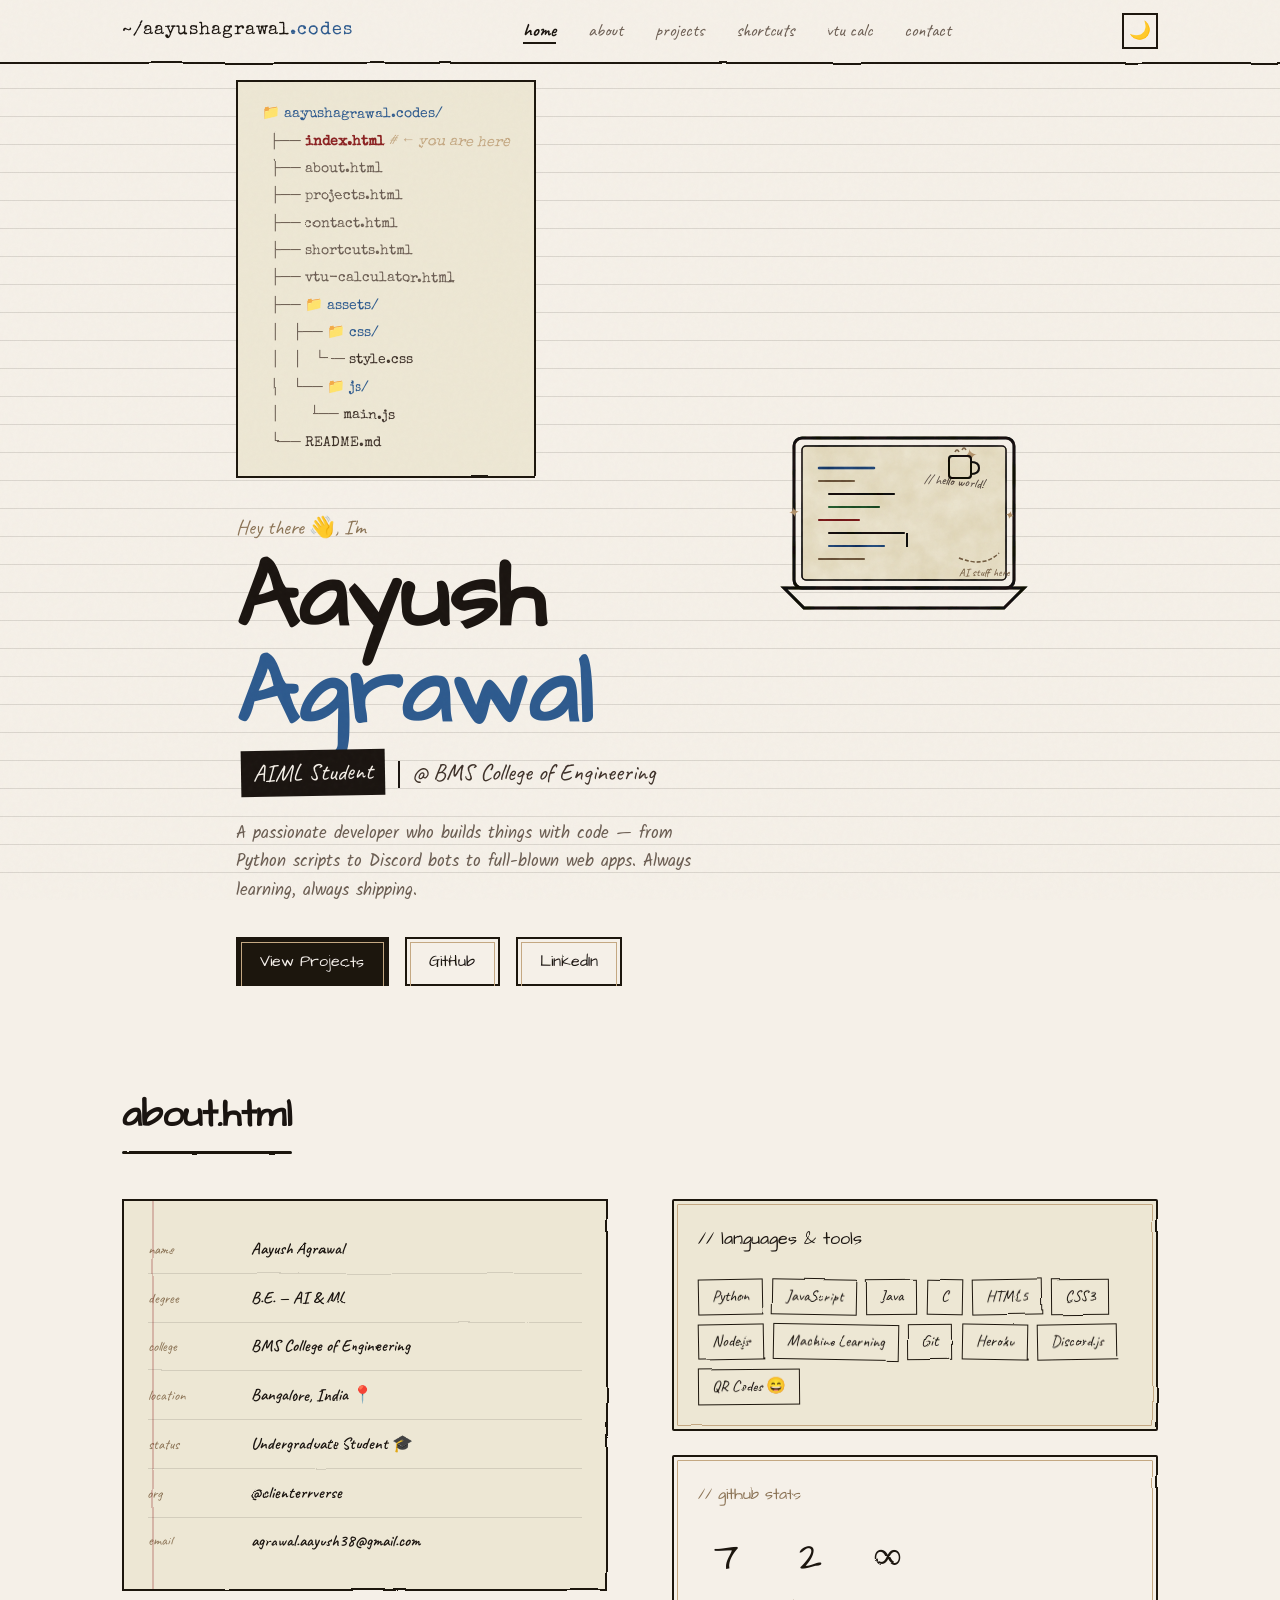
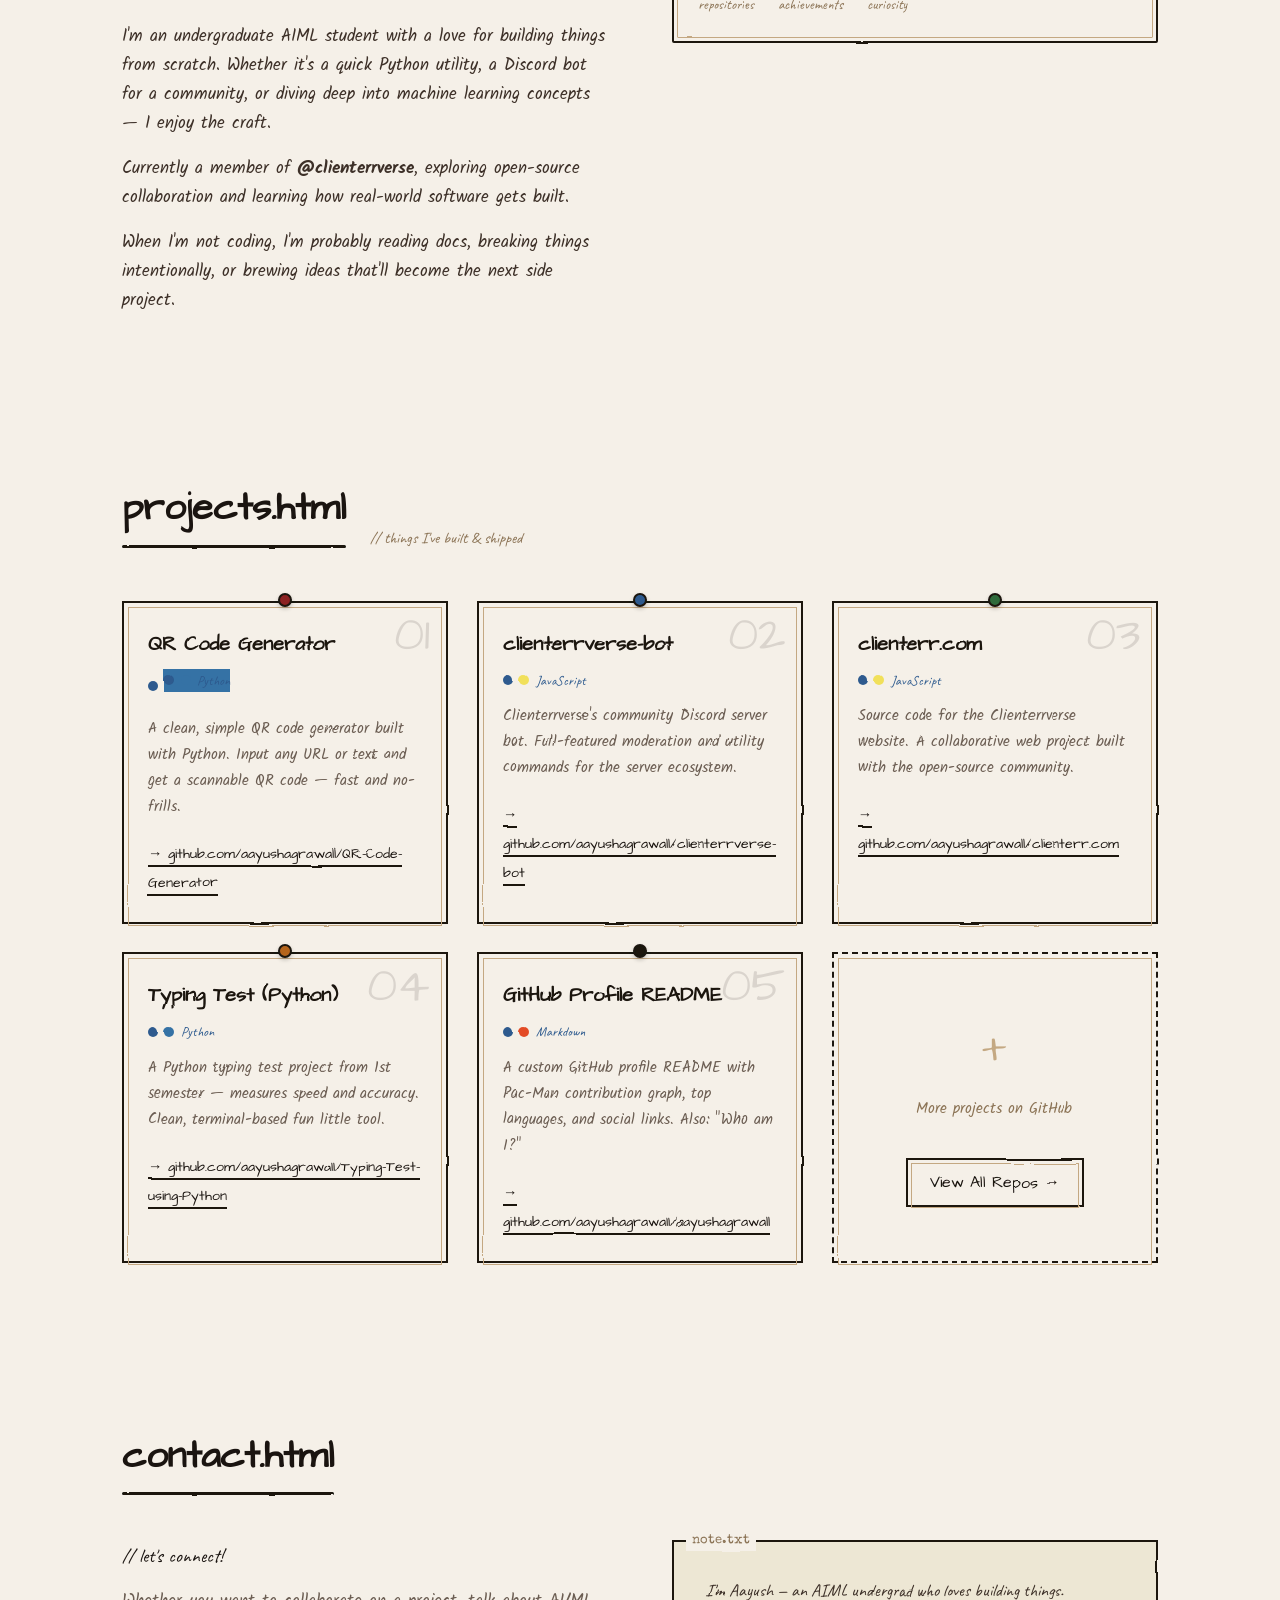
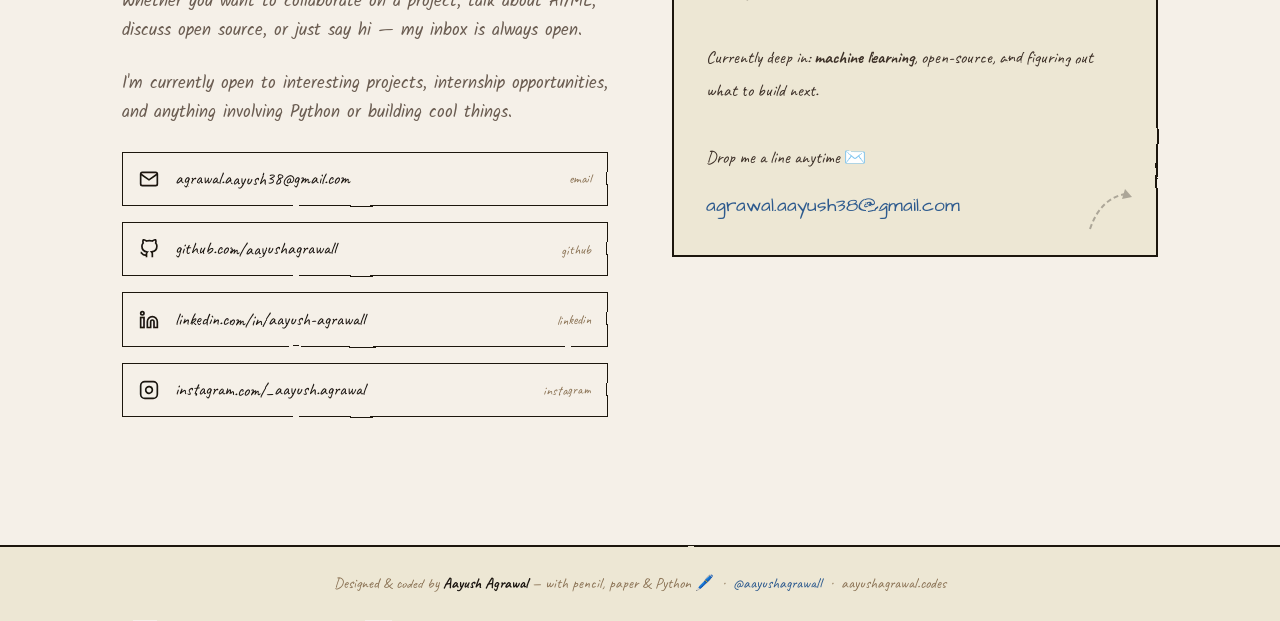
==== index.html @ e54e6824 "Add dark theme, theme toggle, and favicon Introduce a site-wide dark theme and UI for toggling it: a" ====
<!DOCTYPE html>
<html lang="en">
<head>
  <meta charset="UTF-8" />
  <link rel="icon" type="image/svg+xml" href="favicon.svg"/>
  <meta name="viewport" content="width=device-width, initial-scale=1.0" />
  <title>Aayush Agrawal — aayushagrawal.codes</title>
  <meta name="description" content="Aayush Agrawal — AIML Student at BMS College of Engineering, Bangalore. Developer, builder, open-source contributor." />
  <link rel="stylesheet" href="assets/css/style.css" />
  <link rel="preconnect" href="https://fonts.googleapis.com" />
  <link rel="preconnect" href="https://fonts.gstatic.com" crossorigin />

  <!-- Sketch SVG filters — must be first -->
  <svg id="svg-filters" xmlns="http://www.w3.org/2000/svg">
    <defs>
      <!-- Hand-drawn / sketch distortion -->
      <filter id="sketch" x="-5%" y="-5%" width="110%" height="110%">
        <feTurbulence type="fractalNoise" baseFrequency="0.018 0.022" numOctaves="2" seed="3" result="noise"/>
        <feDisplacementMap in="SourceGraphic" in2="noise" scale="2.2" xChannelSelector="R" yChannelSelector="G"/>
      </filter>
      <!-- Pencil texture on SVG illustrations -->
      <filter id="pencil" x="-10%" y="-10%" width="120%" height="120%">
        <feTurbulence type="fractalNoise" baseFrequency="0.04" numOctaves="5" seed="7" result="noise"/>
        <feComposite in="SourceGraphic" in2="noise" operator="in" result="tex"/>
        <feBlend in="SourceGraphic" in2="tex" mode="multiply"/>
      </filter>
      <!-- Squiggly underline -->
      <filter id="squiggle" x="-5%" y="-80%" width="110%" height="300%">
        <feTurbulence type="fractalNoise" baseFrequency="0.05" numOctaves="2" seed="2" result="noise"/>
        <feDisplacementMap in="SourceGraphic" in2="noise" scale="2" xChannelSelector="R" yChannelSelector="G"/>
      </filter>
    </defs>
  </svg>

  <style>
    /* Inline critical CSS for active nav link */
    .nav-links a.active-nav {
      color: var(--ink);
      font-weight: 700;
    }
    .nav-links a.active-nav::after {
      transform: scaleX(1);
    }
  </style>
  <script>!function(){var t=localStorage.getItem("theme");if(t)document.documentElement.dataset.theme=t;}();</script>
</head>
<body>

  <!-- ═══════════════════ NAVBAR ═══════════════════ -->
  <nav id="navbar">
    <div class="nav-inner">
      <a href="#hero" class="nav-logo">~/aayushagrawal<span>.codes</span></a>
      <ul class="nav-links" id="nav-links">
        <li><a href="#hero">home</a></li>
        <li><a href="#about">about</a></li>
        <li><a href="#projects">projects</a></li>
        <li><a href="shortcuts.html">shortcuts</a></li>
        <li><a href="vtu-calculator.html">vtu calc</a></li>
        <li><a href="#contact">contact</a></li>
      </ul>
      <button class="theme-toggle" aria-label="Toggle dark mode">
        <span class="icon-moon">🌙</span>
        <span class="icon-sun">☀️</span>
      </button>
      <button class="hamburger" id="hamburger" aria-label="Menu">
        <span></span><span></span><span></span>
      </button>
    </div>
  </nav>

  <!-- ═══════════════════ HERO ═══════════════════ -->
  <section id="hero">
    <div class="container">
      <div class="hero-inner">

        <div class="hero-text">
          <!-- Floating file tree — the "coding look" -->
          <div class="file-tree fade-up" style="margin-bottom:2rem;">
            <div>📁 <span class="dir">aayushagrawal.codes/</span></div>
            <div>&nbsp;&nbsp;├── <span class="tree-file active" data-file="index.html">index.html</span> <span class="comment"># ← you are here</span></div>
            <div>&nbsp;&nbsp;├── <span class="tree-file" data-file="about.html">about.html</span></div>
            <div>&nbsp;&nbsp;├── <span class="tree-file" data-file="projects.html">projects.html</span></div>
            <div>&nbsp;&nbsp;├── <span class="tree-file" data-file="contact.html">contact.html</span></div>
            <div>&nbsp;&nbsp;├── <span class="tree-file" data-file="shortcuts.html"><a href="shortcuts.html" style="color:inherit;text-decoration:none;">shortcuts.html</a></span></div>
            <div>&nbsp;&nbsp;├── <span class="tree-file" data-file="vtu-calculator.html"><a href="vtu-calculator.html" style="color:inherit;text-decoration:none;">vtu-calculator.html</a></span></div>
            <div>&nbsp;&nbsp;├── 📁 <span class="dir">assets/</span></div>
            <div>&nbsp;&nbsp;│&nbsp;&nbsp;&nbsp;├── 📁 <span class="dir">css/</span></div>
            <div>&nbsp;&nbsp;│&nbsp;&nbsp;&nbsp;│&nbsp;&nbsp;&nbsp;└── <span class="file">style.css</span></div>
            <div>&nbsp;&nbsp;│&nbsp;&nbsp;&nbsp;└── 📁 <span class="dir">js/</span></div>
            <div>&nbsp;&nbsp;│&nbsp;&nbsp;&nbsp;&nbsp;&nbsp;&nbsp;&nbsp;└── <span class="file">main.js</span></div>
            <div>&nbsp;&nbsp;└── <span class="file">README.md</span></div>
          </div>

          <span class="hero-greeting fade-up">Hey there 👋, I'm</span>
          <h1 class="hero-name fade-up">Aayush<br><em>Agrawal</em></h1>
          <p class="hero-role fade-up">
            <span class="tag" id="typed-role">AIML Student</span>
            <span class="typed-cursor"></span>
            &nbsp;@ BMS College of Engineering
          </p>
          <p class="hero-desc fade-up">
            A passionate developer who builds things with code — from Python scripts
            to Discord bots to full-blown web apps. Always learning, always shipping.
          </p>
          <div class="hero-links fade-up">
            <a href="#projects" class="btn-sketch filled">View Projects</a>
            <a href="https://github.com/aayushagrawall" target="_blank" rel="noopener" class="btn-sketch">GitHub</a>
            <a href="https://np.linkedin.com/in/aayush-agrawall" target="_blank" rel="noopener" class="btn-sketch">LinkedIn</a>
          </div>
        </div>

        <!-- Hand-drawn laptop / code doodle -->
        <div class="hero-doodle fade-up">
          <svg viewBox="0 0 280 280" xmlns="http://www.w3.org/2000/svg" filter="url(#pencil)">
            <!-- laptop body -->
            <rect x="30" y="50" width="220" height="150" rx="8" fill="none" stroke="#1a1410" stroke-width="3"/>
            <rect x="38" y="58" width="204" height="134" rx="4" fill="#ede7d4" stroke="#1a1410" stroke-width="1.5"/>
            <!-- stand -->
            <path d="M20 200 L260 200 L240 220 L40 220 Z" fill="none" stroke="#1a1410" stroke-width="3"/>
            <!-- hinge line -->
            <line x1="20" y1="200" x2="260" y2="200" stroke="#1a1410" stroke-width="2"/>

            <!-- code lines on screen -->
            <line x1="55" y1="80" x2="110" y2="80" stroke="#2d5a8e" stroke-width="2.5" stroke-linecap="round"/>
            <line x1="55" y1="93" x2="90" y2="93" stroke="#8b7355" stroke-width="2" stroke-linecap="round"/>
            <line x1="65" y1="106" x2="130" y2="106" stroke="#1a1410" stroke-width="2" stroke-linecap="round"/>
            <line x1="65" y1="119" x2="115" y2="119" stroke="#2d6b3a" stroke-width="2" stroke-linecap="round"/>
            <line x1="55" y1="132" x2="95" y2="132" stroke="#8b2020" stroke-width="2" stroke-linecap="round"/>
            <line x1="65" y1="145" x2="140" y2="145" stroke="#1a1410" stroke-width="2" stroke-linecap="round"/>
            <line x1="65" y1="158" x2="120" y2="158" stroke="#2d5a8e" stroke-width="2" stroke-linecap="round"/>
            <line x1="55" y1="171" x2="100" y2="171" stroke="#8b7355" stroke-width="2" stroke-linecap="round"/>

            <!-- blinking cursor on screen -->
            <rect x="142" y="145" width="2" height="14" fill="#1a1410">
              <animate attributeName="opacity" values="1;0;1" dur="1s" repeatCount="indefinite"/>
            </rect>

            <!-- small doodle stars around -->
            <text x="200" y="75" font-family="serif" font-size="18" fill="#c4a882" transform="rotate(-10,200,75)">✦</text>
            <text x="240" y="130" font-family="serif" font-size="12" fill="#c4a882" transform="rotate(15,240,130)">✦</text>
            <text x="25" y="130" font-family="serif" font-size="14" fill="#c4a882" transform="rotate(-8,25,130)">✦</text>

            <!-- "hello world" annotation -->
            <text x="160" y="95" font-family="'Caveat', cursive" font-size="13" fill="#6b5d52" transform="rotate(5,160,95)">// hello world!</text>

            <!-- arrow annotation -->
            <path d="M195 170 Q220 180 235 165" fill="none" stroke="#8b7355" stroke-width="1.5" stroke-dasharray="4 2"/>
            <text x="195" y="188" font-family="'Caveat', cursive" font-size="11" fill="#8b7355">AI stuff here</text>

            <!-- coffee cup doodle -->
            <g transform="translate(185,60)">
              <rect x="0" y="8" width="22" height="22" rx="3" fill="none" stroke="#1a1410" stroke-width="2"/>
              <path d="M22 14 Q30 14 30 20 Q30 26 22 26" fill="none" stroke="#1a1410" stroke-width="2"/>
              <path d="M6 4 Q8 0 10 4" fill="none" stroke="#8b7355" stroke-width="1.5"/>
              <path d="M13 2 Q15 -2 17 2" fill="none" stroke="#8b7355" stroke-width="1.5"/>
            </g>
          </svg>
        </div>

      </div>
    </div>
  </section>

  <!-- ═══════════════════ ABOUT ═══════════════════ -->
  <section id="about">
    <div class="container">
      <h2 class="section-title fade-up">about.html</h2>

      <div class="about-grid">
        <div class="about-text fade-up">
          <div class="notebook-lines" style="margin-bottom: 2rem;">
            <div class="nb-row"><span class="nb-label">name</span><span class="nb-value">Aayush Agrawal</span></div>
            <div class="nb-row"><span class="nb-label">degree</span><span class="nb-value">B.E. — AI &amp; ML</span></div>
            <div class="nb-row"><span class="nb-label">college</span><span class="nb-value">BMS College of Engineering</span></div>
            <div class="nb-row"><span class="nb-label">location</span><span class="nb-value">Bangalore, India 📍</span></div>
            <div class="nb-row"><span class="nb-label">status</span><span class="nb-value">Undergraduate Student 🎓</span></div>
            <div class="nb-row"><span class="nb-label">org</span><span class="nb-value">@clienterrverse</span></div>
            <div class="nb-row"><span class="nb-label">email</span><span class="nb-value">agrawal.aayush38@gmail.com</span></div>
          </div>

          <p>
            I'm an undergraduate AIML student with a love for building things from scratch.
            Whether it's a quick Python utility, a Discord bot for a community,
            or diving deep into machine learning concepts — I enjoy the craft.
          </p>
          <p>
            Currently a member of <strong>@clienterrverse</strong>, exploring open-source
            collaboration and learning how real-world software gets built.
          </p>
          <p>
            When I'm not coding, I'm probably reading docs, breaking things intentionally,
            or brewing ideas that'll become the next side project.
          </p>
        </div>

        <div class="fade-up">
          <!-- Skills section styled like a sticky note -->
          <div class="sketch-box" style="padding: 1.5rem; background: var(--paper-dark); margin-bottom: 1.5rem;">
            <p style="font-family: var(--font-display); font-size: 1.1rem; margin-bottom: 1rem; color: var(--ink);">
              // languages &amp; tools
            </p>
            <div class="skills-list">
              <span class="skill-tag">Python</span>
              <span class="skill-tag">JavaScript</span>
              <span class="skill-tag">Java</span>
              <span class="skill-tag">C</span>
              <span class="skill-tag">HTML5</span>
              <span class="skill-tag">CSS3</span>
              <span class="skill-tag">Node.js</span>
              <span class="skill-tag">Machine Learning</span>
              <span class="skill-tag">Git</span>
              <span class="skill-tag">Heroku</span>
              <span class="skill-tag">Discord.js</span>
              <span class="skill-tag">QR Codes 😄</span>
            </div>
          </div>

          <!-- Stats doodle -->
          <div class="sketch-box" style="padding: 1.5rem; background: var(--paper);">
            <p style="font-family: var(--font-display); font-size: 1rem; margin-bottom: 1rem; color: var(--pencil);">
              // github stats
            </p>
            <div style="display: flex; gap: 1.5rem; flex-wrap: wrap;">
              <div style="text-align: center;">
                <div style="font-family: var(--font-display); font-size: 2.5rem; color: var(--ink);">7</div>
                <div style="font-family: var(--font-main); font-size: 0.9rem; color: var(--pencil);">repositories</div>
              </div>
              <div style="text-align: center;">
                <div style="font-family: var(--font-display); font-size: 2.5rem; color: var(--ink);">2</div>
                <div style="font-family: var(--font-main); font-size: 0.9rem; color: var(--pencil);">achievements</div>
              </div>
              <div style="text-align: center;">
                <div style="font-family: var(--font-display); font-size: 2.5rem; color: var(--ink);">∞</div>
                <div style="font-family: var(--font-main); font-size: 0.9rem; color: var(--pencil);">curiosity</div>
              </div>
            </div>
          </div>
        </div>
      </div>
    </div>
  </section>

  <!-- ═══════════════════ PROJECTS ═══════════════════ -->
  <section id="projects">
    <div class="container">
      <div class="projects-header fade-up">
        <h2 class="section-title">projects.html</h2>
        <span class="projects-meta">// things I've built &amp; shipped</span>
      </div>

      <div class="projects-grid">

        <!-- Project 1: QR Code Generator -->
        <div class="project-card fade-up">
          <div class="pin"></div>
          <span class="card-num">01</span>
          <h3>QR Code Generator</h3>
          <div class="project-lang">
            <span style="background:#3572A5;" class="project-lang" style="display:inline-flex;align-items:center;gap:.4rem;">
              <span style="width:10px;height:10px;border-radius:50%;background:#3572A5;display:inline-block;"></span>
              Python
            </span>
          </div>
          <p>A clean, simple QR code generator built with Python. Input any URL or text and get a scannable QR code — fast and no-frills.</p>
          <a href="https://github.com/aayushagrawall/QR-Code-Generator" target="_blank" rel="noopener" class="card-link">→ github.com/aayushagrawall/QR-Code-Generator</a>
        </div>

        <!-- Project 2: Clienterrverse Bot -->
        <div class="project-card fade-up">
          <div class="pin" style="background: var(--accent);"></div>
          <span class="card-num">02</span>
          <h3>clienterrverse-bot</h3>
          <div class="project-lang">
            <span style="display:inline-flex;align-items:center;gap:.4rem;">
              <span style="width:10px;height:10px;border-radius:50%;background:#f1e05a;display:inline-block;"></span>
              JavaScript
            </span>
          </div>
          <p>Clienterrverse's community Discord server bot. Full-featured moderation and utility commands for the server ecosystem.</p>
          <a href="https://github.com/aayushagrawall/clienterrverse-bot" target="_blank" rel="noopener" class="card-link">→ github.com/aayushagrawall/clienterrverse-bot</a>
        </div>

        <!-- Project 3: clienterr.com -->
        <div class="project-card fade-up">
          <div class="pin" style="background: var(--accent-green);"></div>
          <span class="card-num">03</span>
          <h3>clienterr.com</h3>
          <div class="project-lang">
            <span style="display:inline-flex;align-items:center;gap:.4rem;">
              <span style="width:10px;height:10px;border-radius:50%;background:#f1e05a;display:inline-block;"></span>
              JavaScript
            </span>
          </div>
          <p>Source code for the Clienterrverse website. A collaborative web project built with the open-source community.</p>
          <a href="https://github.com/aayushagrawall/clienterr.com" target="_blank" rel="noopener" class="card-link">→ github.com/aayushagrawall/clienterr.com</a>
        </div>

        <!-- Project 4: Typing Test -->
        <div class="project-card fade-up">
          <div class="pin" style="background: #b5651d;"></div>
          <span class="card-num">04</span>
          <h3>Typing Test (Python)</h3>
          <div class="project-lang">
            <span style="display:inline-flex;align-items:center;gap:.4rem;">
              <span style="width:10px;height:10px;border-radius:50%;background:#3572A5;display:inline-block;"></span>
              Python
            </span>
          </div>
          <p>A Python typing test project from 1st semester — measures speed and accuracy. Clean, terminal-based fun little tool.</p>
          <a href="https://github.com/aayushagrawall/Typing-Test-using-Python" target="_blank" rel="noopener" class="card-link">→ github.com/aayushagrawall/Typing-Test-using-Python</a>
        </div>

                <!-- Project 5: GitHub Profile -->
        <div class="project-card fade-up">
          <div class="pin" style="background: #1a1410;"></div>
          <span class="card-num">05</span>
          <h3>GitHub Profile README</h3>
          <div class="project-lang">
            <span style="display:inline-flex;align-items:center;gap:.4rem;">
              <span style="width:10px;height:10px;border-radius:50%;background:#e34c26;display:inline-block;"></span>
              Markdown
            </span>
          </div>
          <p>A custom GitHub profile README with Pac-Man contribution graph, top languages, and social links. Also: "Who am I?"</p>
          <a href="https://github.com/aayushagrawall/aayushagrawall" target="_blank" rel="noopener" class="card-link">→ github.com/aayushagrawall/aayushagrawall</a>
        </div>

        <!-- View all card -->
        <div class="project-card fade-up" style="display: flex; flex-direction: column; align-items: center; justify-content: center; text-align: center; border-style: dashed; min-height: 200px;">
          <span style="font-family: var(--font-display); font-size: 3rem; color: var(--pencil-light); display:block; margin-bottom: 0.5rem;">+</span>
          <p style="color: var(--pencil); min-height: unset;">More projects on GitHub</p>
          <a href="https://github.com/aayushagrawall" target="_blank" rel="noopener" class="btn-sketch" style="margin-top: 1rem;">
            View All Repos →
          </a>
        </div>

      </div>
    </div>
  </section>

  <!-- ═══════════════════ CONTACT ═══════════════════ -->
  <section id="contact">
    <div class="container">
      <h2 class="section-title fade-up">contact.html</h2>

      <div class="contact-inner">

        <div class="contact-text fade-up">
          <p style="font-family: var(--font-main); font-size: 1.2rem; margin-bottom: 1rem; color: var(--ink);">
            // let's connect!
          </p>
          <p>
            Whether you want to collaborate on a project, talk about AI/ML,
            discuss open source, or just say hi — my inbox is always open.
          </p>
          <p>
            I'm currently open to interesting projects, internship opportunities,
            and anything involving Python or building cool things.
          </p>

          <div class="contact-links" style="margin-top: 1.5rem;">
            <a href="mailto:agrawal.aayush38@gmail.com" class="contact-link-item">
              <svg width="20" height="20" viewBox="0 0 24 24" fill="none" stroke="currentColor" stroke-width="2"><path d="M4 4h16c1.1 0 2 .9 2 2v12c0 1.1-.9 2-2 2H4c-1.1 0-2-.9-2-2V6c0-1.1.9-2 2-2z"/><polyline points="22,6 12,13 2,6"/></svg>
              agrawal.aayush38@gmail.com
              <span class="icon-label">email</span>
            </a>
            <a href="https://github.com/aayushagrawall" target="_blank" rel="noopener" class="contact-link-item">
              <svg width="20" height="20" viewBox="0 0 24 24" fill="none" stroke="currentColor" stroke-width="2"><path d="M9 19c-5 1.5-5-2.5-7-3m14 6v-3.87a3.37 3.37 0 00-.94-2.61c3.14-.35 6.44-1.54 6.44-7A5.44 5.44 0 0020 4.77 5.07 5.07 0 0019.91 1S18.73.65 16 2.48a13.38 13.38 0 00-7 0C6.27.65 5.09 1 5.09 1A5.07 5.07 0 005 4.77a5.44 5.44 0 00-1.5 3.78c0 5.42 3.3 6.61 6.44 7A3.37 3.37 0 009 18.13V22"/></svg>
              github.com/aayushagrawall
              <span class="icon-label">github</span>
            </a>
            <a href="https://np.linkedin.com/in/aayush-agrawall" target="_blank" rel="noopener" class="contact-link-item">
              <svg width="20" height="20" viewBox="0 0 24 24" fill="none" stroke="currentColor" stroke-width="2"><path d="M16 8a6 6 0 016 6v7h-4v-7a2 2 0 00-2-2 2 2 0 00-2 2v7h-4v-7a6 6 0 016-6z"/><rect x="2" y="9" width="4" height="12"/><circle cx="4" cy="4" r="2"/></svg>
              linkedin.com/in/aayush-agrawall
              <span class="icon-label">linkedin</span>
            </a>
            <a href="https://instagram.com/_aayush.agrawal" target="_blank" rel="noopener" class="contact-link-item">
              <svg width="20" height="20" viewBox="0 0 24 24" fill="none" stroke="currentColor" stroke-width="2"><rect x="2" y="2" width="20" height="20" rx="5" ry="5"/><path d="M16 11.37A4 4 0 1112.63 8 4 4 0 0116 11.37z"/><line x1="17.5" y1="6.5" x2="17.51" y2="6.5"/></svg>
              instagram.com/_aayush.agrawal
              <span class="icon-label">instagram</span>
            </a>
          </div>
        </div>

        <div class="doodle-note fade-up">
          <p>
            I'm Aayush — an AIML undergrad who loves building things.<br><br>
            Currently deep in: <strong>machine learning</strong>, open-source,
            and figuring out what to build next.<br><br>
            Drop me a line anytime ✉️
          </p>
          <span class="email-big">agrawal.aayush38@gmail.com</span>

          <!-- hand drawn arrow doodle -->
          <svg style="position:absolute;bottom:1rem;right:1rem;opacity:0.3;" width="60" height="60" viewBox="0 0 60 60" fill="none">
            <path d="M10 50 Q20 20 45 15" stroke="#1a1410" stroke-width="2" stroke-dasharray="5 3" fill="none"/>
            <polygon points="45,10 42,20 52,18" fill="#1a1410"/>
          </svg>
        </div>

      </div>
    </div>
  </section>

  <!-- ═══════════════════ FOOTER ═══════════════════ -->
  <footer>
    <div class="container">
      <p>
        Designed &amp; coded by <strong>Aayush Agrawal</strong> — with pencil, paper &amp; Python 🖊️
        &nbsp;·&nbsp; <a href="https://github.com/aayushagrawall" style="color:var(--accent);text-decoration:none;">@aayushagrawall</a>
        &nbsp;·&nbsp; aayushagrawal.codes
      </p>
    </div>
  </footer>

  <script src="assets/js/main.js"></script>
</body>
</html>
---- assets/css/style.css ----
/* =========================================
   aayushagrawal.codes — main stylesheet
   aesthetic: sketch / pencil on paper
   ========================================= */

@import url('https://fonts.googleapis.com/css2?family=Caveat:wght@400;500;600;700&family=Architects+Daughter&family=Kalam:wght@300;400;700&family=Special+Elite&display=swap');

:root {
  --paper: #f5f0e8;
  --paper-dark: #ede7d4;
  --ink: #1a1410;
  --ink-light: #3d3028;
  --ink-faint: #6b5d52;
  --pencil: #8b7355;
  --pencil-light: #c4a882;
  --accent: #2d5a8e;
  --accent-red: #8b2020;
  --accent-green: #2d6b3a;
  --sketch-line: rgba(26, 20, 16, 0.12);
  --font-main: 'Caveat', cursive;
  --font-display: 'Architects Daughter', cursive;
  --font-body: 'Kalam', cursive;
  --font-mono: 'Special Elite', cursive;
}

*, *::before, *::after {
  box-sizing: border-box;
  margin: 0;
  padding: 0;
}

html {
  scroll-behavior: smooth;
}

body {
  background-color: var(--paper);
  color: var(--ink);
  font-family: var(--font-body);
  font-size: 17px;
  line-height: 1.7;
  overflow-x: hidden;
  background-image:
    repeating-linear-gradient(
      0deg,
      transparent,
      transparent 27px,
      var(--sketch-line) 27px,
      var(--sketch-line) 28px
    );
  background-attachment: fixed;
}

/* paper texture grain overlay */
body::before {
  content: '';
  position: fixed;
  inset: 0;
  pointer-events: none;
  z-index: 9999;
  background-image: url("data:image/svg+xml,%3Csvg viewBox='0 0 200 200' xmlns='http://www.w3.org/2000/svg'%3E%3Cfilter id='noise'%3E%3CfeTurbulence type='fractalNoise' baseFrequency='0.9' numOctaves='4' stitchTiles='stitch'/%3E%3C/filter%3E%3Crect width='100%25' height='100%25' filter='url(%23noise)' opacity='0.04'/%3E%3C/svg%3E");
  opacity: 0.6;
}

/* ---- SCROLLBAR ---- */
::-webkit-scrollbar { width: 8px; }
::-webkit-scrollbar-track { background: var(--paper-dark); }
::-webkit-scrollbar-thumb { background: var(--pencil-light); border-radius: 0; }

/* ============ UTILITY ============ */
.container {
  max-width: 1100px;
  margin: 0 auto;
  padding: 0 2rem;
}

.section-title {
  font-family: var(--font-display);
  font-size: 2.4rem;
  color: var(--ink);
  margin-bottom: 0.3rem;
  position: relative;
  display: inline-block;
}

.section-title::after {
  content: '';
  display: block;
  height: 3px;
  margin-top: 4px;
  background: var(--ink);
  border-radius: 2px;
  /* wobbly underline via SVG filter */
  filter: url(#squiggle);
}

.sketch-box {
  border: 2px solid var(--ink);
  border-radius: 2px;
  position: relative;
  filter: url(#sketch);
}

.sketch-box::before {
  content: '';
  position: absolute;
  inset: 3px;
  border: 1px solid var(--pencil-light);
  border-radius: 1px;
  pointer-events: none;
}

/* ============ HIDDEN SVG FILTERS ============ */
#svg-filters { position: absolute; width: 0; height: 0; overflow: hidden; }

/* ============ NAV ============ */
#navbar {
  position: fixed;
  top: 0; left: 0; right: 0;
  z-index: 1000;
  background: var(--paper);
  border-bottom: 2px solid var(--ink);
  padding: 0.8rem 0;
  filter: url(#sketch);
}

.nav-inner {
  display: flex;
  align-items: center;
  justify-content: space-between;
  max-width: 1100px;
  margin: 0 auto;
  padding: 0 2rem;
}

.nav-logo {
  font-family: var(--font-mono);
  font-size: 1.1rem;
  color: var(--ink);
  text-decoration: none;
  letter-spacing: 0.05em;
}

.nav-logo span {
  color: var(--accent);
}

.nav-links {
  display: flex;
  gap: 2rem;
  list-style: none;
}

.nav-links a {
  font-family: var(--font-main);
  font-size: 1.15rem;
  color: var(--ink-faint);
  text-decoration: none;
  position: relative;
  transition: color 0.2s;
}

.nav-links a::after {
  content: '';
  position: absolute;
  bottom: -2px;
  left: 0; right: 0;
  height: 2px;
  background: var(--ink);
  transform: scaleX(0);
  transform-origin: left;
  transition: transform 0.25s ease;
}

.nav-links a:hover { color: var(--ink); }
.nav-links a:hover::after { transform: scaleX(1); }

/* hamburger */
.hamburger {
  display: none;
  flex-direction: column;
  gap: 5px;
  cursor: pointer;
  background: none;
  border: none;
}
.hamburger span {
  display: block;
  width: 26px;
  height: 2px;
  background: var(--ink);
  transition: all 0.3s;
}

/* ============ HERO ============ */
#hero {
  min-height: 100vh;
  display: flex;
  align-items: center;
  padding-top: 80px;
  position: relative;
  overflow: hidden;
}

.hero-inner {
  display: grid;
  grid-template-columns: 1fr auto;
  gap: 3rem;
  align-items: center;
  width: 100%;
}

.hero-text {}

.hero-greeting {
  font-family: var(--font-main);
  font-size: 1.3rem;
  color: var(--pencil);
  margin-bottom: 0.3rem;
  display: block;
}

.hero-name {
  font-family: var(--font-display);
  font-size: clamp(3.5rem, 8vw, 6rem);
  line-height: 1;
  margin-bottom: 0.5rem;
  color: var(--ink);
}

.hero-name em {
  font-style: normal;
  color: var(--accent);
  position: relative;
}

.hero-role {
  font-family: var(--font-main);
  font-size: 1.5rem;
  color: var(--ink-light);
  margin-bottom: 1.5rem;
}

.hero-role .tag {
  display: inline-block;
  background: var(--ink);
  color: var(--paper);
  padding: 0.1em 0.5em;
  margin: 0 0.2em;
  transform: rotate(-1deg);
}

.hero-desc {
  font-size: 1.05rem;
  color: var(--ink-faint);
  max-width: 480px;
  margin-bottom: 2rem;
}

.hero-links {
  display: flex;
  gap: 1rem;
  flex-wrap: wrap;
}

.btn-sketch {
  font-family: var(--font-display);
  font-size: 1rem;
  padding: 0.55em 1.4em;
  border: 2px solid var(--ink);
  background: transparent;
  color: var(--ink);
  cursor: pointer;
  text-decoration: none;
  display: inline-block;
  position: relative;
  transition: background 0.2s, color 0.2s;
  filter: url(#sketch);
}

.btn-sketch::after {
  content: '';
  position: absolute;
  inset: 3px 3px -3px 3px;
  border: 1px solid var(--pencil-light);
  pointer-events: none;
}

.btn-sketch:hover {
  background: var(--ink);
  color: var(--paper);
}

.btn-sketch.filled {
  background: var(--ink);
  color: var(--paper);
}
.btn-sketch.filled:hover {
  background: transparent;
  color: var(--ink);
}

/* hero doodle */
.hero-doodle {
  position: relative;
  width: 280px;
  flex-shrink: 0;
}

.hero-doodle svg {
  width: 100%;
  height: auto;
  filter: url(#pencil);
}

/* floating annotations */
.annotation {
  position: absolute;
  font-family: var(--font-main);
  font-size: 0.85rem;
  color: var(--pencil);
  white-space: nowrap;
}

.annotation::before {
  content: '→ ';
}

/* ============ FOLDER STRUCTURE decoration ============ */
.file-tree {
  font-family: var(--font-mono);
  font-size: 0.9rem;
  color: var(--ink-faint);
  line-height: 1.9;
  padding: 1.2rem 1.5rem;
  background: var(--paper-dark);
  border: 2px solid var(--ink);
  display: inline-block;
  margin-bottom: 2rem;
  filter: url(#sketch);
}

.file-tree .dir { color: var(--accent); }
.file-tree .file { color: var(--ink-light); }
.file-tree .active { color: var(--accent-red); font-weight: bold; }
.file-tree .comment { color: var(--pencil-light); font-style: italic; }

/* ============ ABOUT ============ */
#about {
  padding: 6rem 0 4rem;
}

.about-grid {
  display: grid;
  grid-template-columns: 1fr 1fr;
  gap: 4rem;
  align-items: start;
  margin-top: 2.5rem;
}

.about-text p {
  margin-bottom: 1rem;
  color: var(--ink-light);
}

.skills-list {
  display: flex;
  flex-wrap: wrap;
  gap: 0.6rem;
  margin-top: 1.5rem;
}

.skill-tag {
  font-family: var(--font-main);
  font-size: 1rem;
  padding: 0.2em 0.8em;
  border: 1.5px solid var(--ink);
  color: var(--ink);
  background: transparent;
  transform: rotate(var(--r, -1deg));
  filter: url(#sketch);
  position: relative;
}

.skill-tag:nth-child(even) { --r: 1deg; }
.skill-tag:nth-child(3n) { --r: -0.5deg; }

.notebook-lines {
  padding: 1.5rem;
  background: var(--paper-dark);
  border: 2px solid var(--ink);
  filter: url(#sketch);
  position: relative;
}

.notebook-lines .nb-row {
  display: flex;
  align-items: baseline;
  gap: 0.8rem;
  padding: 0.6rem 0;
  border-bottom: 1px solid var(--sketch-line);
  font-family: var(--font-main);
  font-size: 1.05rem;
}

.notebook-lines .nb-row:last-child { border-bottom: none; }

.nb-label {
  color: var(--pencil);
  min-width: 90px;
  font-size: 0.9rem;
}

.nb-value {
  color: var(--ink);
  font-weight: 600;
}

/* margin line on notebook */
.notebook-lines::before {
  content: '';
  position: absolute;
  top: 0; bottom: 0;
  left: 28px;
  width: 2px;
  background: rgba(139, 32, 32, 0.25);
}

/* ============ PROJECTS ============ */
#projects {
  padding: 5rem 0;
}

.projects-header {
  display: flex;
  align-items: flex-end;
  gap: 1.5rem;
  margin-bottom: 3rem;
  flex-wrap: wrap;
}

.projects-meta {
  font-family: var(--font-main);
  color: var(--pencil);
  font-size: 1rem;
}

.projects-grid {
  display: grid;
  grid-template-columns: repeat(auto-fill, minmax(310px, 1fr));
  gap: 1.8rem;
}

.project-card {
  border: 2px solid var(--ink);
  padding: 1.5rem;
  background: var(--paper);
  position: relative;
  transition: transform 0.2s;
  filter: url(#sketch);
}

.project-card::after {
  content: '';
  position: absolute;
  inset: 4px 4px -4px 4px;
  border: 1px solid var(--pencil-light);
  z-index: -1;
  pointer-events: none;
}

.project-card:hover {
  transform: translateY(-3px) rotate(0.3deg);
}

.project-card .card-num {
  font-family: var(--font-display);
  font-size: 3rem;
  color: var(--sketch-line);
  position: absolute;
  top: 0.5rem;
  right: 1rem;
  line-height: 1;
  user-select: none;
}

.project-card h3 {
  font-family: var(--font-display);
  font-size: 1.25rem;
  margin-bottom: 0.5rem;
  color: var(--ink);
}

.project-card .project-lang {
  font-family: var(--font-main);
  font-size: 0.85rem;
  color: var(--accent);
  margin-bottom: 0.8rem;
  display: flex;
  align-items: center;
  gap: 0.4rem;
}

.project-card .project-lang::before {
  content: '';
  display: inline-block;
  width: 10px; height: 10px;
  border-radius: 50%;
  background: var(--accent);
}

.project-card p {
  font-size: 0.95rem;
  color: var(--ink-faint);
  margin-bottom: 1.2rem;
  min-height: 3em;
}

.project-card .card-link {
  font-family: var(--font-display);
  font-size: 0.9rem;
  color: var(--ink);
  text-decoration: none;
  border-bottom: 2px solid var(--ink);
  padding-bottom: 1px;
  transition: color 0.2s;
}

.project-card .card-link:hover { color: var(--accent); border-color: var(--accent); }

/* pin effect */
.project-card .pin {
  position: absolute;
  top: -10px;
  left: 50%;
  transform: translateX(-50%);
  width: 14px;
  height: 14px;
  border-radius: 50%;
  background: var(--accent-red);
  border: 2px solid var(--ink);
  box-shadow: 0 2px 4px rgba(0,0,0,0.2);
}

/* ============ CONTACT ============ */
#contact {
  padding: 5rem 0 8rem;
}

.contact-inner {
  display: grid;
  grid-template-columns: 1fr 1fr;
  gap: 4rem;
  margin-top: 2.5rem;
  align-items: start;
}

.contact-text p {
  color: var(--ink-faint);
  margin-bottom: 1.5rem;
}

.contact-links {
  display: flex;
  flex-direction: column;
  gap: 1rem;
}

.contact-link-item {
  display: flex;
  align-items: center;
  gap: 1rem;
  font-family: var(--font-main);
  font-size: 1.1rem;
  color: var(--ink);
  text-decoration: none;
  padding: 0.7rem 1rem;
  border: 1.5px solid var(--ink);
  filter: url(#sketch);
  transition: background 0.2s, color 0.2s;
  position: relative;
}

.contact-link-item:hover {
  background: var(--ink);
  color: var(--paper);
}

.contact-link-item .icon-label {
  font-size: 0.85rem;
  color: var(--pencil);
  margin-left: auto;
}

.contact-link-item:hover .icon-label { color: var(--pencil-light); }

/* doodle form area */
.doodle-note {
  position: relative;
  padding: 2rem;
  background: var(--paper-dark);
  border: 2px solid var(--ink);
  filter: url(#sketch);
}

.doodle-note::before {
  content: 'note.txt';
  position: absolute;
  top: -12px; left: 12px;
  background: var(--paper);
  padding: 0 6px;
  font-family: var(--font-mono);
  font-size: 0.8rem;
  color: var(--pencil);
}

.doodle-note p {
  font-family: var(--font-main);
  font-size: 1.1rem;
  color: var(--ink-light);
  line-height: 1.9;
}

.doodle-note .email-big {
  display: block;
  margin-top: 1rem;
  font-family: var(--font-display);
  font-size: 1.2rem;
  color: var(--accent);
  word-break: break-all;
}

/* ============ FOOTER ============ */
footer {
  border-top: 2px solid var(--ink);
  padding: 1.5rem 0;
  text-align: center;
  font-family: var(--font-main);
  font-size: 0.95rem;
  color: var(--pencil);
  background: var(--paper-dark);
  filter: url(#sketch);
}

footer strong { color: var(--ink); }

/* ============ CURSOR ============ */
html { cursor: url("data:image/svg+xml,%3Csvg xmlns='http://www.w3.org/2000/svg' width='32' height='32' viewBox='0 0 32 32'%3E%3Cpath d='M4 28 L18 4 L20 14 L28 12 Z' fill='%231a1410' stroke='%23f5f0e8' stroke-width='1'/%3E%3Ccircle cx='4' cy='28' r='2' fill='%238b7355'/%3E%3C/svg%3E") 4 28, auto; }

a, button { cursor: url("data:image/svg+xml,%3Csvg xmlns='http://www.w3.org/2000/svg' width='32' height='32' viewBox='0 0 32 32'%3E%3Cpath d='M4 28 L18 4 L20 14 L28 12 Z' fill='%232d5a8e' stroke='%23f5f0e8' stroke-width='1'/%3E%3Ccircle cx='4' cy='28' r='2' fill='%238b7355'/%3E%3C/svg%3E") 4 28, pointer; }

/* ============ ANIMATIONS ============ */
@keyframes fadeUp {
  from { opacity: 0; transform: translateY(24px); }
  to   { opacity: 1; transform: translateY(0); }
}

@keyframes drawLine {
  from { stroke-dashoffset: 1000; }
  to   { stroke-dashoffset: 0; }
}

@keyframes pencilWobble {
  0%, 100% { transform: rotate(-1deg); }
  50%       { transform: rotate(1deg); }
}

@keyframes blink {
  0%, 100% { opacity: 1; }
  50%       { opacity: 0; }
}

.fade-up {
  opacity: 0;
  transform: translateY(24px);
  transition: opacity 0.6s ease, transform 0.6s ease;
}
.fade-up.visible {
  opacity: 1;
  transform: translateY(0);
}

/* typed cursor */
.typed-cursor {
  display: inline-block;
  width: 2px;
  height: 1.1em;
  background: var(--ink);
  vertical-align: text-bottom;
  margin-left: 2px;
  animation: blink 0.9s infinite;
}

/* ============ RESPONSIVE ============ */
@media (max-width: 768px) {
  .hero-inner { grid-template-columns: 1fr; }
  .hero-doodle { display: none; }
  .about-grid { grid-template-columns: 1fr; gap: 2rem; }
  .contact-inner { grid-template-columns: 1fr; gap: 2rem; }
  .nav-links {
    display: none;
    position: absolute;
    top: 100%; left: 0; right: 0;
    background: var(--paper);
    border-bottom: 2px solid var(--ink);
    flex-direction: column;
    padding: 1rem 2rem;
    gap: 1rem;
  }
  .nav-links.open { display: flex; }
  .hamburger { display: flex; }
  #navbar { position: relative; }
  #hero { padding-top: 1rem; }
}


/* ============ DARK THEME ============ */
[data-theme="dark"] {
  --paper:        #1a1612;
  --paper-dark:   #221e19;
  --ink:          #e8e0d0;
  --ink-light:    #cfc5b2;
  --ink-faint:    #a09080;
  --pencil:       #8b7355;
  --pencil-light: #6b5840;
  --accent:       #7aa8d8;
  --accent-red:   #c96060;
  --accent-green: #5daa70;
  --sketch-line:  rgba(232, 224, 208, 0.08);
}

[data-theme="dark"] body {
  background-color: var(--paper);
}

[data-theme="dark"] .project-card {
  background: var(--paper-dark);
}

[data-theme="dark"] .sketch-box {
  background: var(--paper-dark);
}

[data-theme="dark"] .notebook-lines {
  background: var(--paper-dark);
}

[data-theme="dark"] .doodle-note {
  background: var(--paper-dark);
}

[data-theme="dark"] .doodle-note::before {
  background: var(--paper);
}

[data-theme="dark"] footer {
  background: var(--paper-dark);
}

[data-theme="dark"] #navbar {
  background: var(--paper);
}

[data-theme="dark"] .file-tree {
  background: var(--paper-dark);
}

[data-theme="dark"] .hero-doodle svg rect[fill="#ede7d4"] {
  fill: #2a2420;
}

[data-theme="dark"] html {
  cursor: url("data:image/svg+xml,%3Csvg xmlns='http://www.w3.org/2000/svg' width='32' height='32' viewBox='0 0 32 32'%3E%3Cpath d='M4 28 L18 4 L20 14 L28 12 Z' fill='%23e8e0d0' stroke='%231a1612' stroke-width='1'/%3E%3Ccircle cx='4' cy='28' r='2' fill='%238b7355'/%3E%3C/svg%3E") 4 28, auto;
}

/* ── Theme toggle button ── */
.theme-toggle {
  background: none;
  border: 2px solid var(--ink);
  color: var(--ink);
  cursor: pointer;
  width: 36px;
  height: 36px;
  display: flex;
  align-items: center;
  justify-content: center;
  font-size: 1.1rem;
  flex-shrink: 0;
  transition: background 0.2s, color 0.2s;
  filter: url(#sketch);
  position: relative;
}

.theme-toggle:hover {
  background: var(--ink);
  color: var(--paper);
}

/* sun icon shown in dark mode, moon in light */
.theme-toggle .icon-sun  { display: none; }
.theme-toggle .icon-moon { display: block; }

[data-theme="dark"] .theme-toggle .icon-sun  { display: block; }
[data-theme="dark"] .theme-toggle .icon-moon { display: none; }
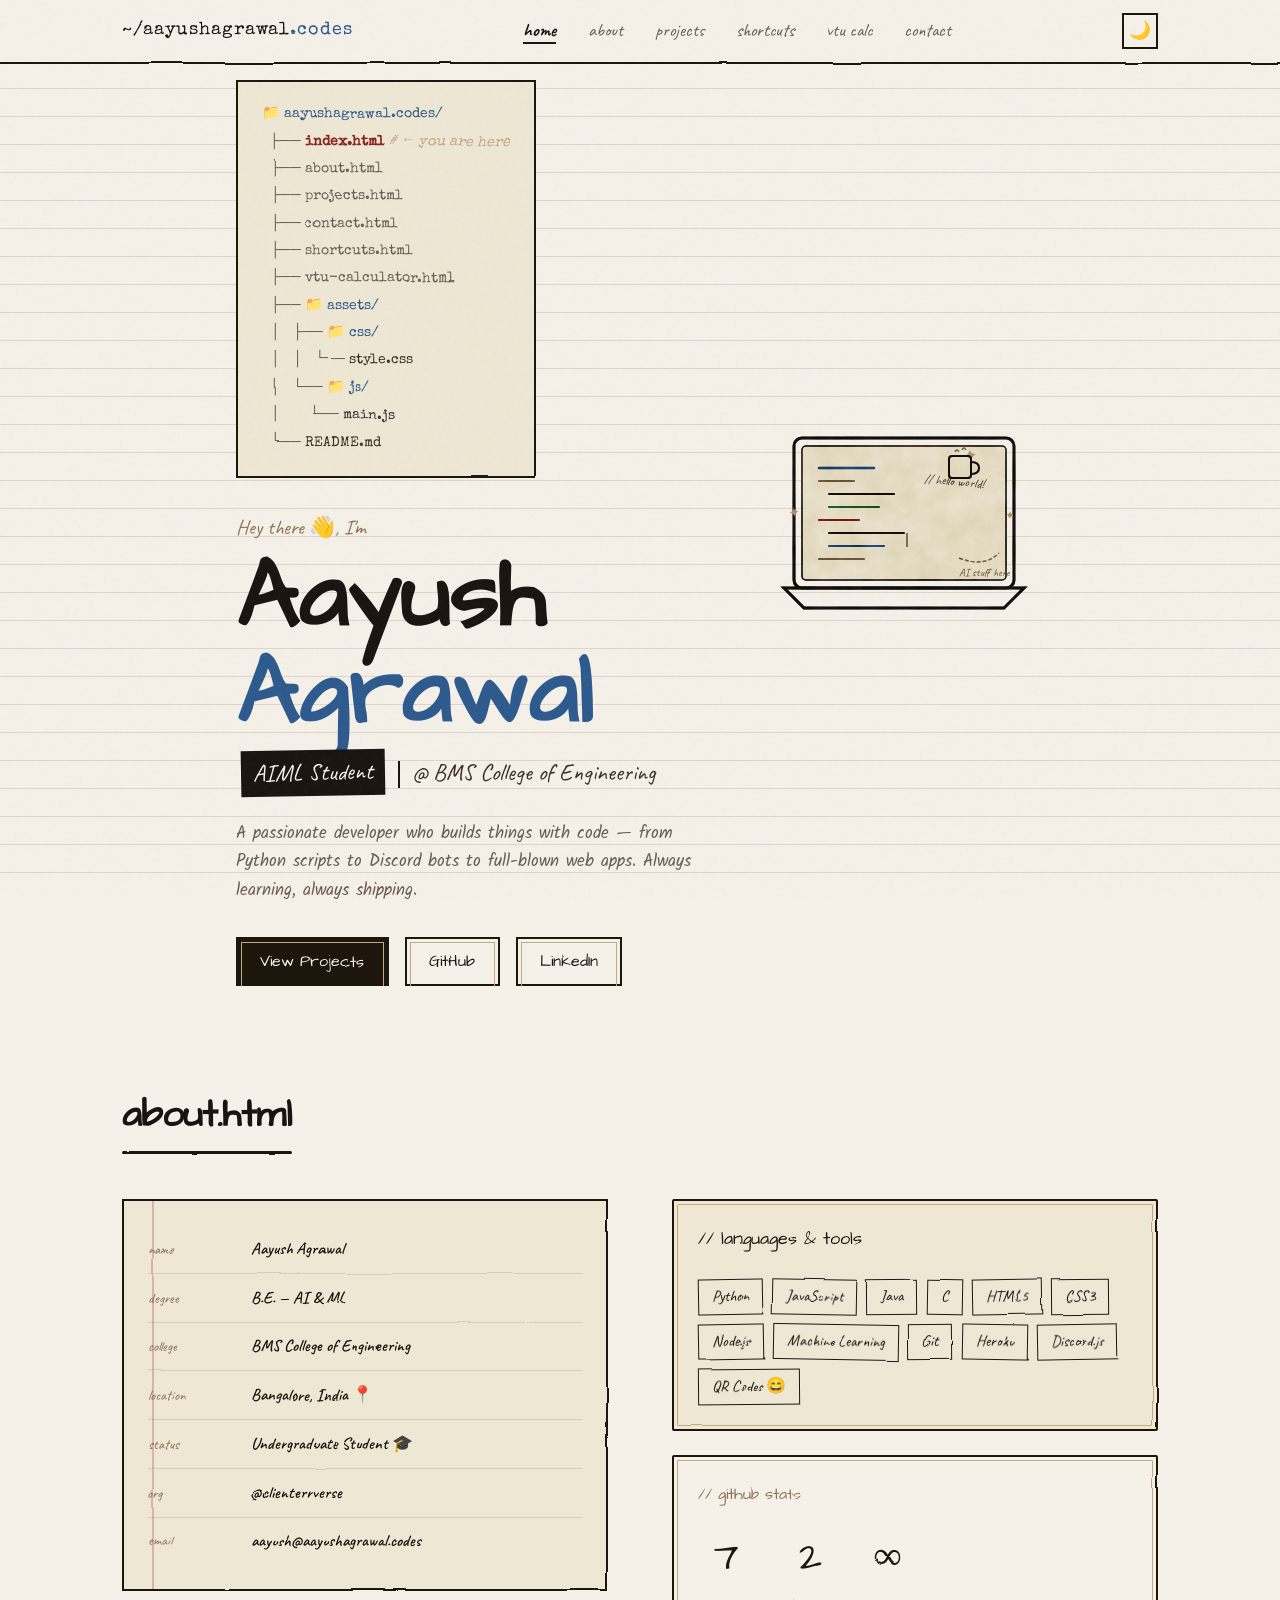
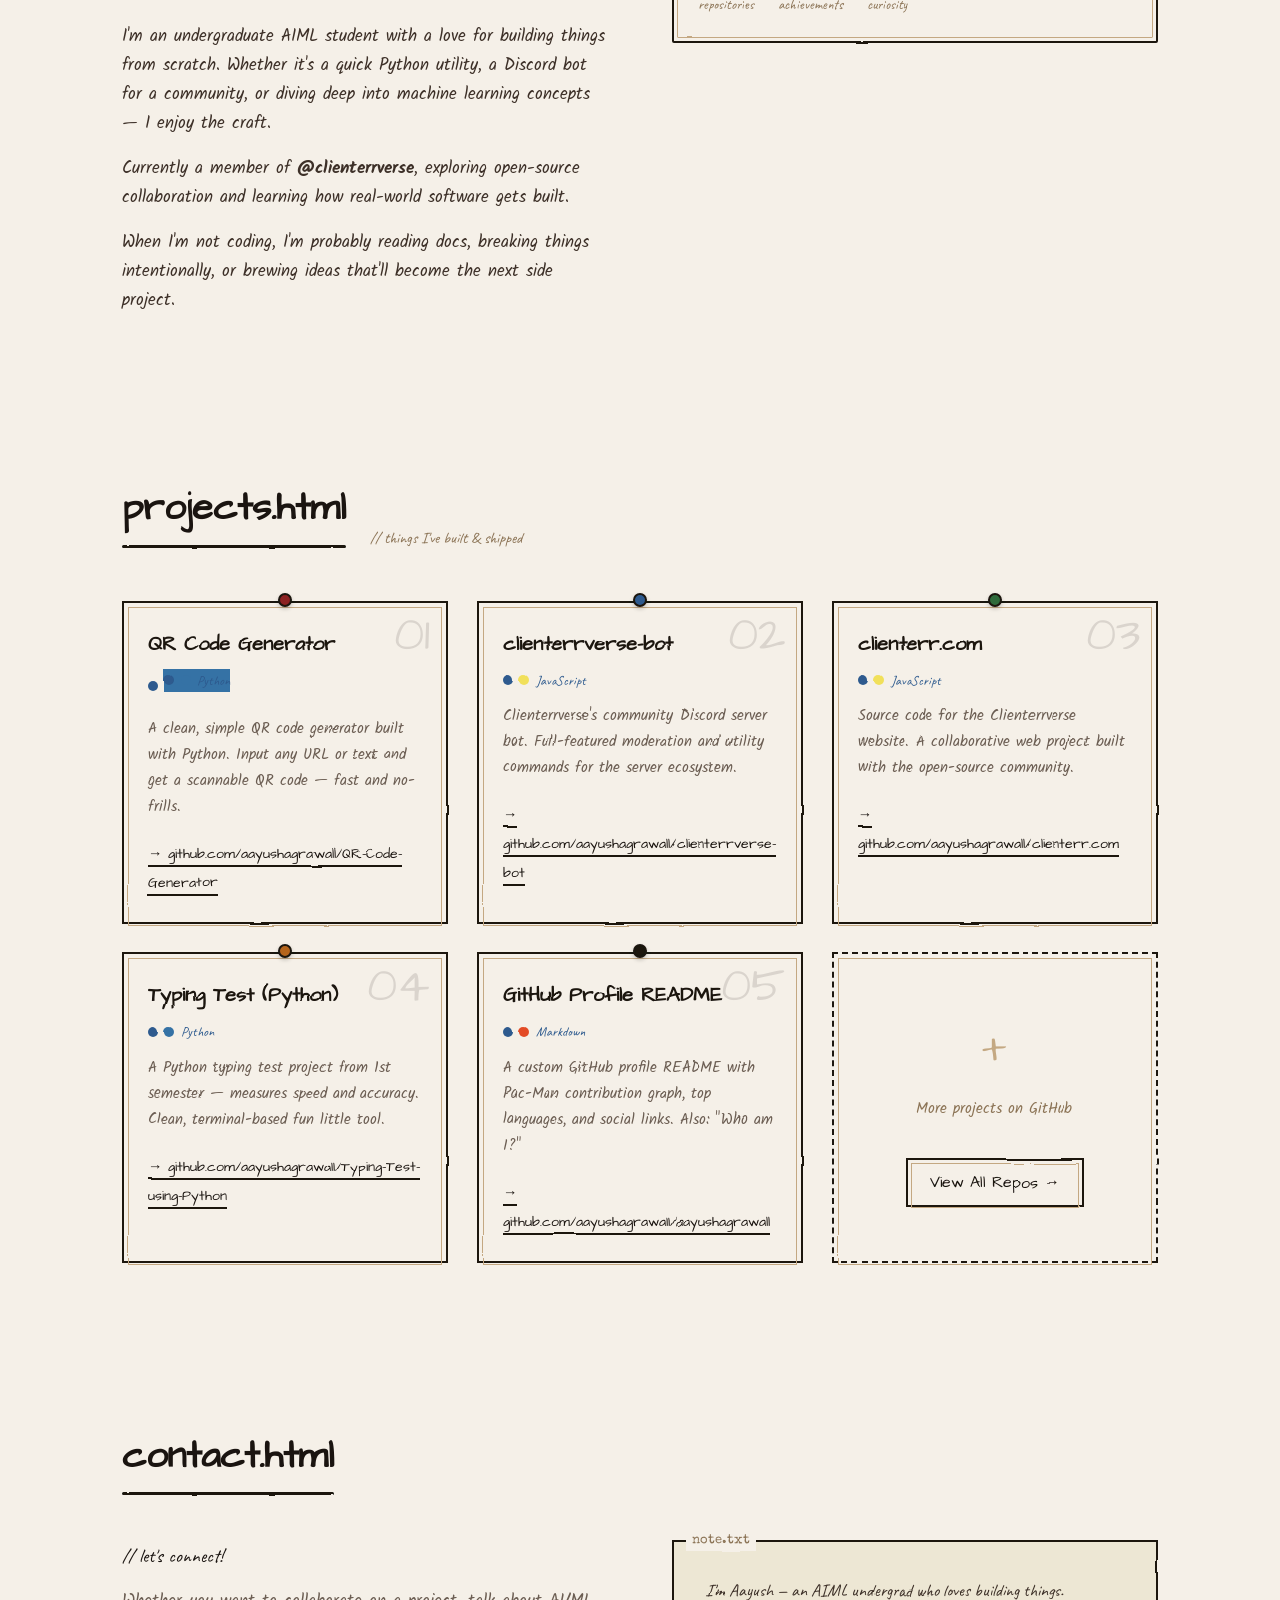
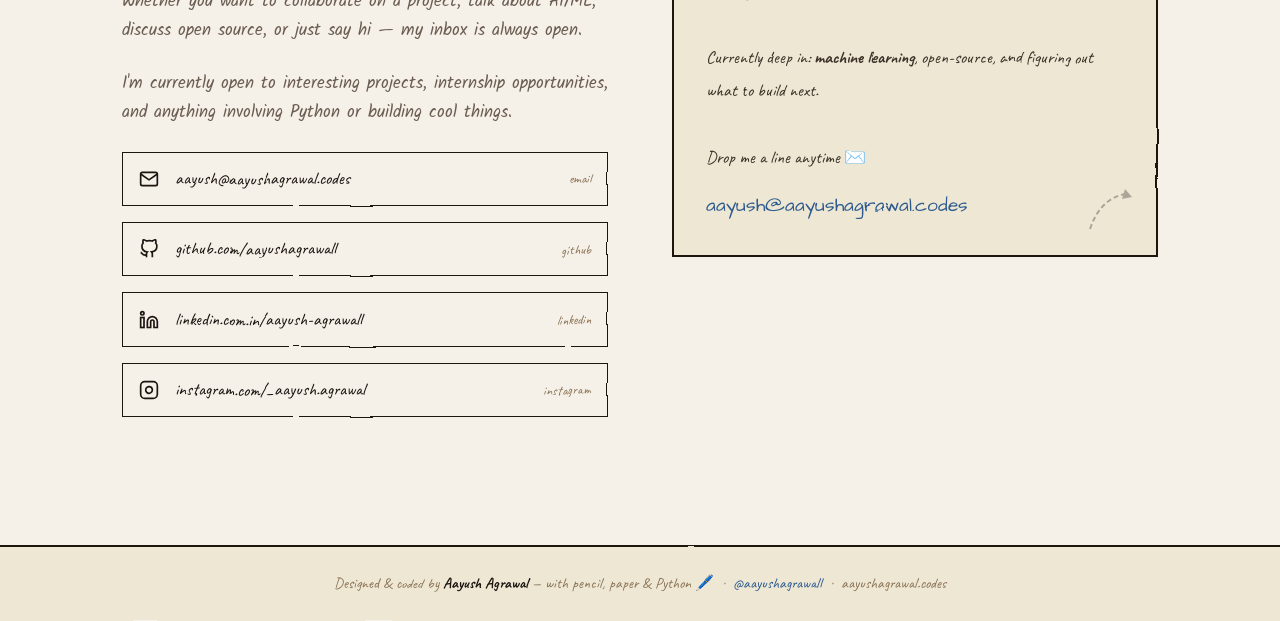
==== commit 9ce68724: "fix: update email and GitHub link in contact sections across multiple HTML files" ====
--- a/index.html
+++ b/index.html
@@ -175,7 +175,7 @@
             <div class="nb-row"><span class="nb-label">location</span><span class="nb-value">Bangalore, India 📍</span></div>
             <div class="nb-row"><span class="nb-label">status</span><span class="nb-value">Undergraduate Student 🎓</span></div>
             <div class="nb-row"><span class="nb-label">org</span><span class="nb-value">@clienterrverse</span></div>
-            <div class="nb-row"><span class="nb-label">email</span><span class="nb-value">agrawal.aayush38@gmail.com</span></div>
+            <div class="nb-row"><span class="nb-label">email</span><span class="nb-value">aayush@aayushagrawal.codes</span></div>
           </div>
 
           <p>
@@ -359,9 +359,9 @@
           </p>
 
           <div class="contact-links" style="margin-top: 1.5rem;">
-            <a href="mailto:agrawal.aayush38@gmail.com" class="contact-link-item">
+            <a href="mailto:aayush@aayushagrawal.codes" class="contact-link-item">
               <svg width="20" height="20" viewBox="0 0 24 24" fill="none" stroke="currentColor" stroke-width="2"><path d="M4 4h16c1.1 0 2 .9 2 2v12c0 1.1-.9 2-2 2H4c-1.1 0-2-.9-2-2V6c0-1.1.9-2 2-2z"/><polyline points="22,6 12,13 2,6"/></svg>
-              agrawal.aayush38@gmail.com
+              aayush@aayushagrawal.codes
               <span class="icon-label">email</span>
             </a>
             <a href="https://github.com/aayushagrawall" target="_blank" rel="noopener" class="contact-link-item">
@@ -369,9 +369,9 @@
               github.com/aayushagrawall
               <span class="icon-label">github</span>
             </a>
-            <a href="https://np.linkedin.com/in/aayush-agrawall" target="_blank" rel="noopener" class="contact-link-item">
+            <a href="https://www.linkedin.com/in/aayush-agrawall/" target="_blank" rel="noopener" class="contact-link-item">
               <svg width="20" height="20" viewBox="0 0 24 24" fill="none" stroke="currentColor" stroke-width="2"><path d="M16 8a6 6 0 016 6v7h-4v-7a2 2 0 00-2-2 2 2 0 00-2 2v7h-4v-7a6 6 0 016-6z"/><rect x="2" y="9" width="4" height="12"/><circle cx="4" cy="4" r="2"/></svg>
-              linkedin.com/in/aayush-agrawall
+              linkedin.com.in/aayush-agrawall
               <span class="icon-label">linkedin</span>
             </a>
             <a href="https://instagram.com/_aayush.agrawal" target="_blank" rel="noopener" class="contact-link-item">
@@ -389,7 +389,7 @@
             and figuring out what to build next.<br><br>
             Drop me a line anytime ✉️
           </p>
-          <span class="email-big">agrawal.aayush38@gmail.com</span>
+          <span class="email-big">aayush@aayushagrawal.codes</span>
 
           <!-- hand drawn arrow doodle -->
           <svg style="position:absolute;bottom:1rem;right:1rem;opacity:0.3;" width="60" height="60" viewBox="0 0 60 60" fill="none">
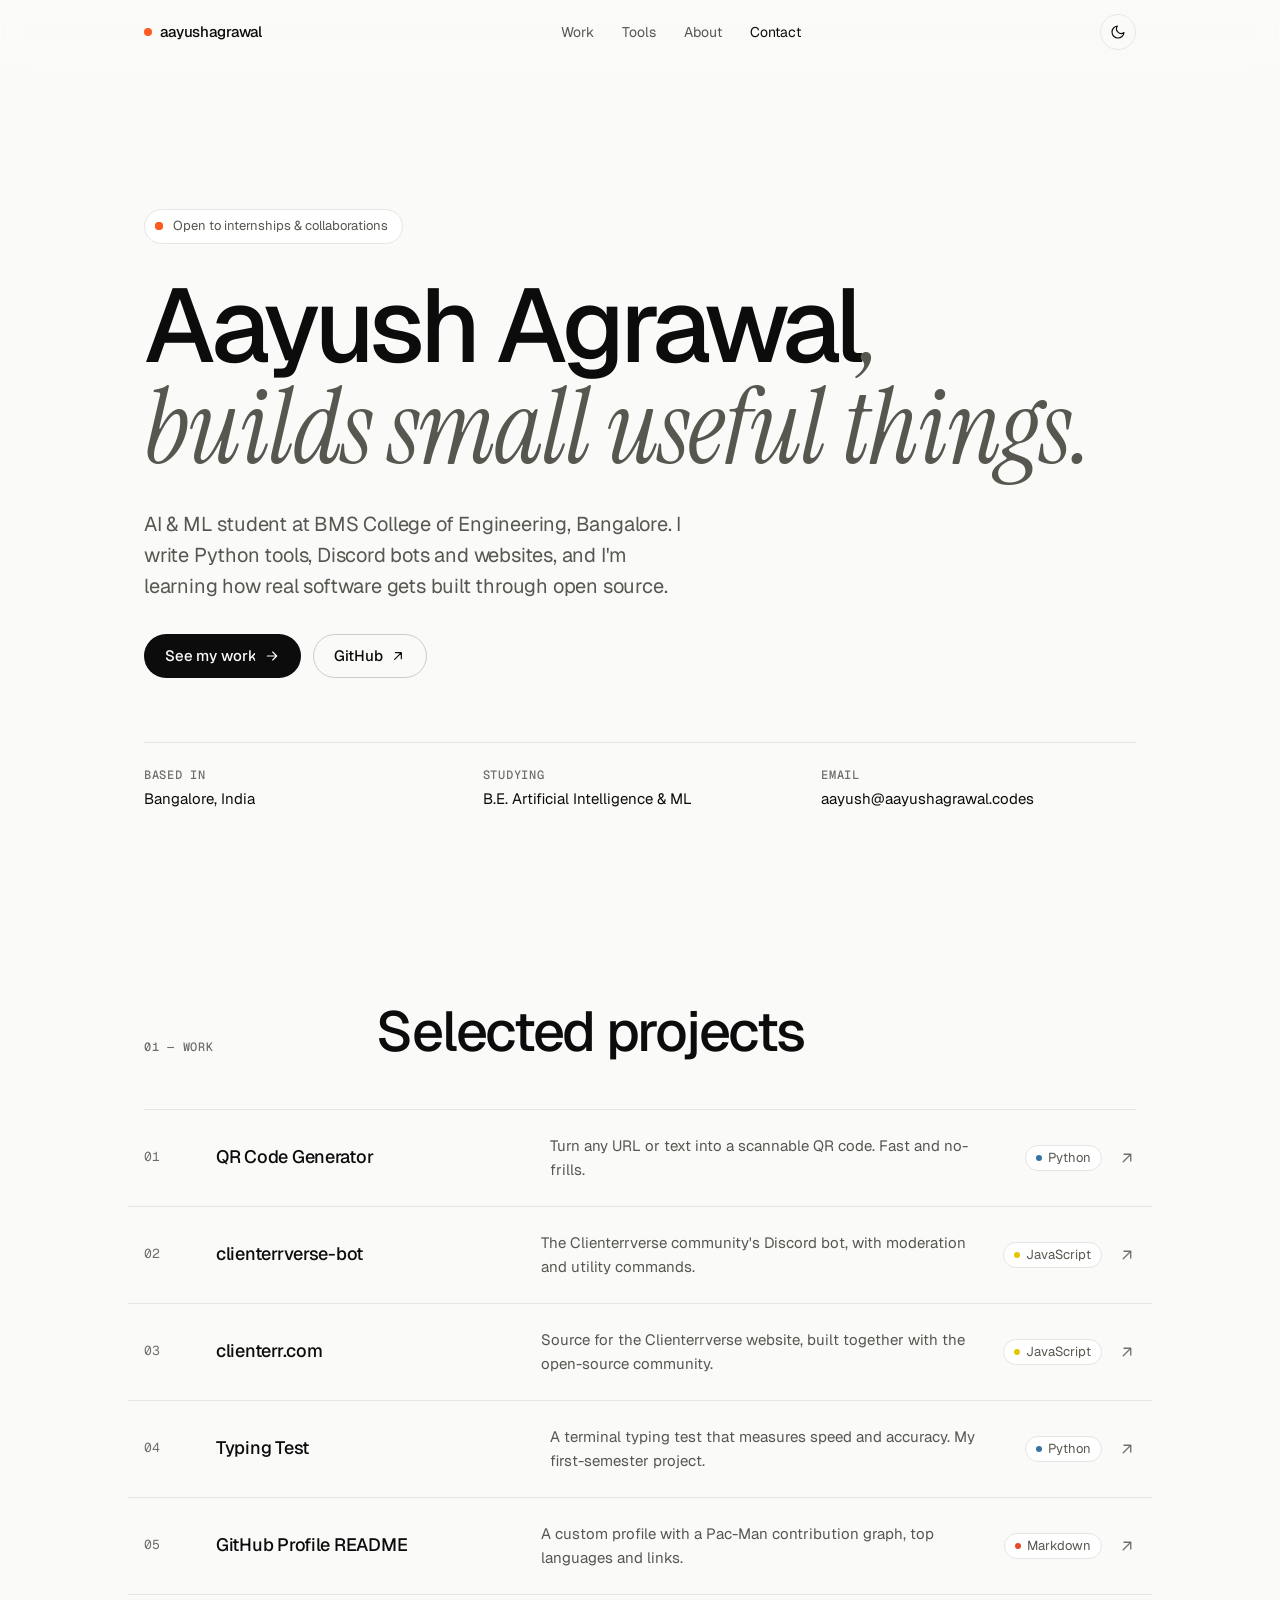
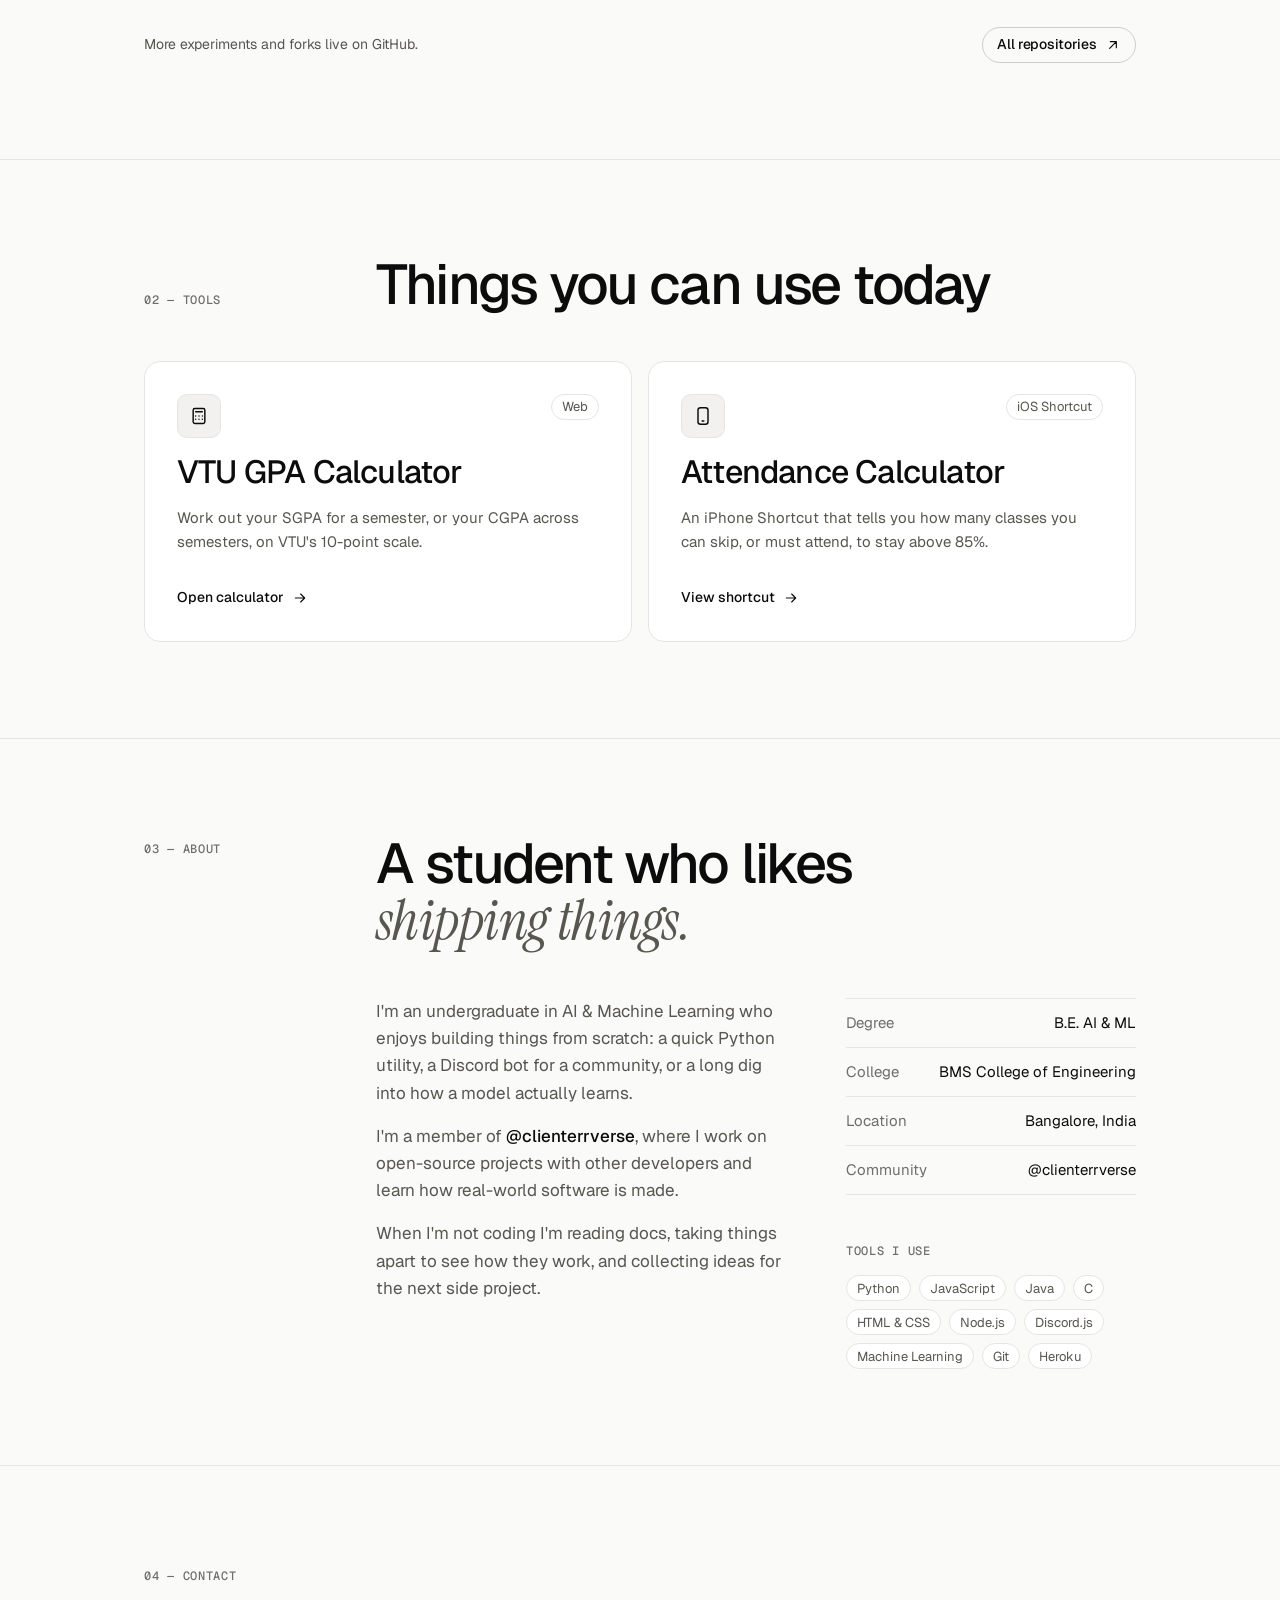
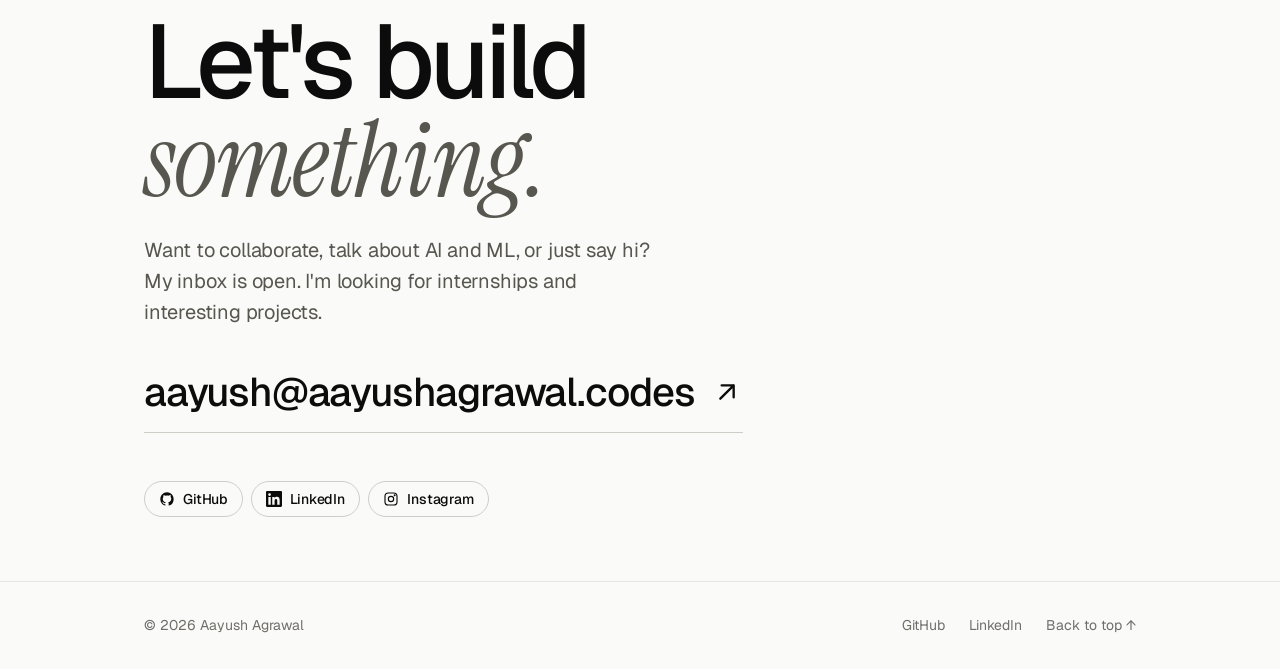
==== commit 9ce38787: "Redesign site with a minimal, modern UI Replace the sketch/pencil aesthetic with a quiet typographic" ====
--- a/index.html
+++ b/index.html
@@ -2,414 +2,315 @@
 <html lang="en">
 <head>
   <meta charset="UTF-8" />
-  <link rel="icon" type="image/svg+xml" href="favicon.svg"/>
   <meta name="viewport" content="width=device-width, initial-scale=1.0" />
-  <title>Aayush Agrawal — aayushagrawal.codes</title>
-  <meta name="description" content="Aayush Agrawal — AIML Student at BMS College of Engineering, Bangalore. Developer, builder, open-source contributor." />
-  <link rel="stylesheet" href="assets/css/style.css" />
+  <title>Aayush Agrawal — AI &amp; ML student, developer</title>
+  <meta name="description" content="Aayush Agrawal — AI &amp; ML student at BMS College of Engineering, Bangalore. I build small, useful software: Python tools, Discord bots and the web." />
+  <meta name="theme-color" content="#fafaf9" media="(prefers-color-scheme: light)" />
+  <meta name="theme-color" content="#0b0b0c" media="(prefers-color-scheme: dark)" />
+  <meta property="og:title" content="Aayush Agrawal" />
+  <meta property="og:description" content="AI &amp; ML student at BMS College of Engineering. I build small, useful software." />
+  <meta property="og:url" content="https://aayushagrawal.codes" />
+  <link rel="icon" type="image/svg+xml" href="favicon.svg" />
   <link rel="preconnect" href="https://fonts.googleapis.com" />
   <link rel="preconnect" href="https://fonts.gstatic.com" crossorigin />
-
-  <!-- Sketch SVG filters — must be first -->
-  <svg id="svg-filters" xmlns="http://www.w3.org/2000/svg">
-    <defs>
-      <!-- Hand-drawn / sketch distortion -->
-      <filter id="sketch" x="-5%" y="-5%" width="110%" height="110%">
-        <feTurbulence type="fractalNoise" baseFrequency="0.018 0.022" numOctaves="2" seed="3" result="noise"/>
-        <feDisplacementMap in="SourceGraphic" in2="noise" scale="2.2" xChannelSelector="R" yChannelSelector="G"/>
-      </filter>
-      <!-- Pencil texture on SVG illustrations -->
-      <filter id="pencil" x="-10%" y="-10%" width="120%" height="120%">
-        <feTurbulence type="fractalNoise" baseFrequency="0.04" numOctaves="5" seed="7" result="noise"/>
-        <feComposite in="SourceGraphic" in2="noise" operator="in" result="tex"/>
-        <feBlend in="SourceGraphic" in2="tex" mode="multiply"/>
-      </filter>
-      <!-- Squiggly underline -->
-      <filter id="squiggle" x="-5%" y="-80%" width="110%" height="300%">
-        <feTurbulence type="fractalNoise" baseFrequency="0.05" numOctaves="2" seed="2" result="noise"/>
-        <feDisplacementMap in="SourceGraphic" in2="noise" scale="2" xChannelSelector="R" yChannelSelector="G"/>
-      </filter>
-    </defs>
-  </svg>
-
-  <style>
-    /* Inline critical CSS for active nav link */
-    .nav-links a.active-nav {
-      color: var(--ink);
-      font-weight: 700;
-    }
-    .nav-links a.active-nav::after {
-      transform: scaleX(1);
-    }
-  </style>
-  <script>!function(){var t=localStorage.getItem("theme");if(t)document.documentElement.dataset.theme=t;}();</script>
+  <link rel="stylesheet" href="assets/css/style.css" />
+  <script>!function(){var t;try{t=localStorage.getItem("theme")}catch(e){}document.documentElement.dataset.theme=t||(matchMedia("(prefers-color-scheme: dark)").matches?"dark":"light")}();</script>
 </head>
 <body>
 
-  <!-- ═══════════════════ NAVBAR ═══════════════════ -->
-  <nav id="navbar">
-    <div class="nav-inner">
-      <a href="#hero" class="nav-logo">~/aayushagrawal<span>.codes</span></a>
-      <ul class="nav-links" id="nav-links">
-        <li><a href="#hero">home</a></li>
-        <li><a href="#about">about</a></li>
-        <li><a href="#projects">projects</a></li>
-        <li><a href="shortcuts.html">shortcuts</a></li>
-        <li><a href="vtu-calculator.html">vtu calc</a></li>
-        <li><a href="#contact">contact</a></li>
-      </ul>
-      <button class="theme-toggle" aria-label="Toggle dark mode">
-        <span class="icon-moon">🌙</span>
-        <span class="icon-sun">☀️</span>
-      </button>
-      <button class="hamburger" id="hamburger" aria-label="Menu">
-        <span></span><span></span><span></span>
-      </button>
+  <!-- ─────────── NAV ─────────── -->
+  <header class="nav">
+    <div class="container nav-inner">
+      <a href="#top" class="brand" aria-label="Aayush Agrawal, home">
+        <span class="brand-dot" aria-hidden="true"></span>
+        aayushagrawal
+      </a>
+
+      <nav aria-label="Primary">
+        <ul class="nav-links" id="nav-links">
+          <li><a href="#work">Work</a></li>
+          <li><a href="#tools">Tools</a></li>
+          <li><a href="#about">About</a></li>
+          <li><a href="#contact">Contact</a></li>
+        </ul>
+      </nav>
+
+      <div class="nav-actions">
+        <button class="icon-btn theme-toggle" type="button" aria-label="Toggle dark mode">
+          <svg class="icon-moon" viewBox="0 0 24 24" fill="none" stroke="currentColor" stroke-width="1.75" stroke-linecap="round" stroke-linejoin="round"><path d="M21 12.8A9 9 0 1 1 11.2 3a7 7 0 0 0 9.8 9.8z"/></svg>
+          <svg class="icon-sun" viewBox="0 0 24 24" fill="none" stroke="currentColor" stroke-width="1.75" stroke-linecap="round"><circle cx="12" cy="12" r="4"/><path d="M12 2v2M12 20v2M4.9 4.9l1.4 1.4M17.7 17.7l1.4 1.4M2 12h2M20 12h2M4.9 19.1l1.4-1.4M17.7 6.3l1.4-1.4"/></svg>
+        </button>
+        <button class="icon-btn menu-toggle" type="button" aria-label="Open menu" aria-controls="nav-links" aria-expanded="false">
+          <svg viewBox="0 0 24 24" fill="none" stroke="currentColor" stroke-width="1.75" stroke-linecap="round"><path d="M4 8h16M4 16h16"/></svg>
+        </button>
+      </div>
     </div>
-  </nav>
-
-  <!-- ═══════════════════ HERO ═══════════════════ -->
-  <section id="hero">
-    <div class="container">
-      <div class="hero-inner">
-
-        <div class="hero-text">
-          <!-- Floating file tree — the "coding look" -->
-          <div class="file-tree fade-up" style="margin-bottom:2rem;">
-            <div>📁 <span class="dir">aayushagrawal.codes/</span></div>
-            <div>&nbsp;&nbsp;├── <span class="tree-file active" data-file="index.html">index.html</span> <span class="comment"># ← you are here</span></div>
-            <div>&nbsp;&nbsp;├── <span class="tree-file" data-file="about.html">about.html</span></div>
-            <div>&nbsp;&nbsp;├── <span class="tree-file" data-file="projects.html">projects.html</span></div>
-            <div>&nbsp;&nbsp;├── <span class="tree-file" data-file="contact.html">contact.html</span></div>
-            <div>&nbsp;&nbsp;├── <span class="tree-file" data-file="shortcuts.html"><a href="shortcuts.html" style="color:inherit;text-decoration:none;">shortcuts.html</a></span></div>
-            <div>&nbsp;&nbsp;├── <span class="tree-file" data-file="vtu-calculator.html"><a href="vtu-calculator.html" style="color:inherit;text-decoration:none;">vtu-calculator.html</a></span></div>
-            <div>&nbsp;&nbsp;├── 📁 <span class="dir">assets/</span></div>
-            <div>&nbsp;&nbsp;│&nbsp;&nbsp;&nbsp;├── 📁 <span class="dir">css/</span></div>
-            <div>&nbsp;&nbsp;│&nbsp;&nbsp;&nbsp;│&nbsp;&nbsp;&nbsp;└── <span class="file">style.css</span></div>
-            <div>&nbsp;&nbsp;│&nbsp;&nbsp;&nbsp;└── 📁 <span class="dir">js/</span></div>
-            <div>&nbsp;&nbsp;│&nbsp;&nbsp;&nbsp;&nbsp;&nbsp;&nbsp;&nbsp;└── <span class="file">main.js</span></div>
-            <div>&nbsp;&nbsp;└── <span class="file">README.md</span></div>
+  </header>
+
+  <main id="top">
+
+    <!-- ─────────── HERO ─────────── -->
+    <section class="hero">
+      <div class="container">
+        <div class="status reveal">
+          <span class="status-dot" aria-hidden="true"></span>
+          Open to internships &amp; collaborations
+        </div>
+
+        <h1 class="t-display hero-title reveal" data-delay="60">
+          Aayush Agrawal<span class="serif">, builds small useful things.</span>
+        </h1>
+
+        <p class="t-lead hero-lead reveal" data-delay="120">
+          AI &amp; ML student at BMS College of Engineering, Bangalore. I write Python
+          tools, Discord bots and websites, and I'm learning how real software gets built
+          through open source.
+        </p>
+
+        <div class="hero-actions reveal" data-delay="180">
+          <a href="#work" class="btn btn-primary">
+            See my work
+            <svg class="arrow-e" viewBox="0 0 24 24" fill="none" stroke="currentColor" stroke-width="1.75" stroke-linecap="round" stroke-linejoin="round"><path d="M5 12h14M13 6l6 6-6 6"/></svg>
+          </a>
+          <a href="https://github.com/aayushagrawall" target="_blank" rel="noopener" class="btn btn-secondary">
+            GitHub
+            <svg class="arrow-ne" viewBox="0 0 24 24" fill="none" stroke="currentColor" stroke-width="1.75" stroke-linecap="round" stroke-linejoin="round"><path d="M7 17 17 7M8 7h9v9"/></svg>
+          </a>
+        </div>
+
+        <dl class="hero-meta reveal" data-delay="240">
+          <div>
+            <dt class="t-label">Based in</dt>
+            <dd>Bangalore, India</dd>
           </div>
-
-          <span class="hero-greeting fade-up">Hey there 👋, I'm</span>
-          <h1 class="hero-name fade-up">Aayush<br><em>Agrawal</em></h1>
-          <p class="hero-role fade-up">
-            <span class="tag" id="typed-role">AIML Student</span>
-            <span class="typed-cursor"></span>
-            &nbsp;@ BMS College of Engineering
-          </p>
-          <p class="hero-desc fade-up">
-            A passionate developer who builds things with code — from Python scripts
-            to Discord bots to full-blown web apps. Always learning, always shipping.
-          </p>
-          <div class="hero-links fade-up">
-            <a href="#projects" class="btn-sketch filled">View Projects</a>
-            <a href="https://github.com/aayushagrawall" target="_blank" rel="noopener" class="btn-sketch">GitHub</a>
-            <a href="https://np.linkedin.com/in/aayush-agrawall" target="_blank" rel="noopener" class="btn-sketch">LinkedIn</a>
+          <div>
+            <dt class="t-label">Studying</dt>
+            <dd>B.E. Artificial Intelligence &amp; ML</dd>
           </div>
-        </div>
-
-        <!-- Hand-drawn laptop / code doodle -->
-        <div class="hero-doodle fade-up">
-          <svg viewBox="0 0 280 280" xmlns="http://www.w3.org/2000/svg" filter="url(#pencil)">
-            <!-- laptop body -->
-            <rect x="30" y="50" width="220" height="150" rx="8" fill="none" stroke="#1a1410" stroke-width="3"/>
-            <rect x="38" y="58" width="204" height="134" rx="4" fill="#ede7d4" stroke="#1a1410" stroke-width="1.5"/>
-            <!-- stand -->
-            <path d="M20 200 L260 200 L240 220 L40 220 Z" fill="none" stroke="#1a1410" stroke-width="3"/>
-            <!-- hinge line -->
-            <line x1="20" y1="200" x2="260" y2="200" stroke="#1a1410" stroke-width="2"/>
-
-            <!-- code lines on screen -->
-            <line x1="55" y1="80" x2="110" y2="80" stroke="#2d5a8e" stroke-width="2.5" stroke-linecap="round"/>
-            <line x1="55" y1="93" x2="90" y2="93" stroke="#8b7355" stroke-width="2" stroke-linecap="round"/>
-            <line x1="65" y1="106" x2="130" y2="106" stroke="#1a1410" stroke-width="2" stroke-linecap="round"/>
-            <line x1="65" y1="119" x2="115" y2="119" stroke="#2d6b3a" stroke-width="2" stroke-linecap="round"/>
-            <line x1="55" y1="132" x2="95" y2="132" stroke="#8b2020" stroke-width="2" stroke-linecap="round"/>
-            <line x1="65" y1="145" x2="140" y2="145" stroke="#1a1410" stroke-width="2" stroke-linecap="round"/>
-            <line x1="65" y1="158" x2="120" y2="158" stroke="#2d5a8e" stroke-width="2" stroke-linecap="round"/>
-            <line x1="55" y1="171" x2="100" y2="171" stroke="#8b7355" stroke-width="2" stroke-linecap="round"/>
-
-            <!-- blinking cursor on screen -->
-            <rect x="142" y="145" width="2" height="14" fill="#1a1410">
-              <animate attributeName="opacity" values="1;0;1" dur="1s" repeatCount="indefinite"/>
-            </rect>
-
-            <!-- small doodle stars around -->
-            <text x="200" y="75" font-family="serif" font-size="18" fill="#c4a882" transform="rotate(-10,200,75)">✦</text>
-            <text x="240" y="130" font-family="serif" font-size="12" fill="#c4a882" transform="rotate(15,240,130)">✦</text>
-            <text x="25" y="130" font-family="serif" font-size="14" fill="#c4a882" transform="rotate(-8,25,130)">✦</text>
-
-            <!-- "hello world" annotation -->
-            <text x="160" y="95" font-family="'Caveat', cursive" font-size="13" fill="#6b5d52" transform="rotate(5,160,95)">// hello world!</text>
-
-            <!-- arrow annotation -->
-            <path d="M195 170 Q220 180 235 165" fill="none" stroke="#8b7355" stroke-width="1.5" stroke-dasharray="4 2"/>
-            <text x="195" y="188" font-family="'Caveat', cursive" font-size="11" fill="#8b7355">AI stuff here</text>
-
-            <!-- coffee cup doodle -->
-            <g transform="translate(185,60)">
-              <rect x="0" y="8" width="22" height="22" rx="3" fill="none" stroke="#1a1410" stroke-width="2"/>
-              <path d="M22 14 Q30 14 30 20 Q30 26 22 26" fill="none" stroke="#1a1410" stroke-width="2"/>
-              <path d="M6 4 Q8 0 10 4" fill="none" stroke="#8b7355" stroke-width="1.5"/>
-              <path d="M13 2 Q15 -2 17 2" fill="none" stroke="#8b7355" stroke-width="1.5"/>
-            </g>
-          </svg>
-        </div>
-
-      </div>
-    </div>
-  </section>
-
-  <!-- ═══════════════════ ABOUT ═══════════════════ -->
-  <section id="about">
-    <div class="container">
-      <h2 class="section-title fade-up">about.html</h2>
-
-      <div class="about-grid">
-        <div class="about-text fade-up">
-          <div class="notebook-lines" style="margin-bottom: 2rem;">
-            <div class="nb-row"><span class="nb-label">name</span><span class="nb-value">Aayush Agrawal</span></div>
-            <div class="nb-row"><span class="nb-label">degree</span><span class="nb-value">B.E. — AI &amp; ML</span></div>
-            <div class="nb-row"><span class="nb-label">college</span><span class="nb-value">BMS College of Engineering</span></div>
-            <div class="nb-row"><span class="nb-label">location</span><span class="nb-value">Bangalore, India 📍</span></div>
-            <div class="nb-row"><span class="nb-label">status</span><span class="nb-value">Undergraduate Student 🎓</span></div>
-            <div class="nb-row"><span class="nb-label">org</span><span class="nb-value">@clienterrverse</span></div>
-            <div class="nb-row"><span class="nb-label">email</span><span class="nb-value">aayush@aayushagrawal.codes</span></div>
+          <div>
+            <dt class="t-label">Email</dt>
+            <dd><a href="mailto:aayush@aayushagrawal.codes">aayush@aayushagrawal.codes</a></dd>
           </div>
-
-          <p>
-            I'm an undergraduate AIML student with a love for building things from scratch.
-            Whether it's a quick Python utility, a Discord bot for a community,
-            or diving deep into machine learning concepts — I enjoy the craft.
-          </p>
-          <p>
-            Currently a member of <strong>@clienterrverse</strong>, exploring open-source
-            collaboration and learning how real-world software gets built.
-          </p>
-          <p>
-            When I'm not coding, I'm probably reading docs, breaking things intentionally,
-            or brewing ideas that'll become the next side project.
-          </p>
-        </div>
-
-        <div class="fade-up">
-          <!-- Skills section styled like a sticky note -->
-          <div class="sketch-box" style="padding: 1.5rem; background: var(--paper-dark); margin-bottom: 1.5rem;">
-            <p style="font-family: var(--font-display); font-size: 1.1rem; margin-bottom: 1rem; color: var(--ink);">
-              // languages &amp; tools
-            </p>
-            <div class="skills-list">
-              <span class="skill-tag">Python</span>
-              <span class="skill-tag">JavaScript</span>
-              <span class="skill-tag">Java</span>
-              <span class="skill-tag">C</span>
-              <span class="skill-tag">HTML5</span>
-              <span class="skill-tag">CSS3</span>
-              <span class="skill-tag">Node.js</span>
-              <span class="skill-tag">Machine Learning</span>
-              <span class="skill-tag">Git</span>
-              <span class="skill-tag">Heroku</span>
-              <span class="skill-tag">Discord.js</span>
-              <span class="skill-tag">QR Codes 😄</span>
+        </dl>
+      </div>
+    </section>
+
+    <!-- ─────────── WORK ─────────── -->
+    <section class="section" id="work">
+      <div class="container">
+        <div class="section-head reveal">
+          <span class="t-label">01 — Work</span>
+          <h2 class="t-h1">Selected projects</h2>
+        </div>
+
+        <ol class="work-list">
+          <li class="reveal">
+            <a class="work-row" href="https://github.com/aayushagrawall/QR-Code-Generator" target="_blank" rel="noopener">
+              <span class="work-num">01</span>
+              <span class="work-title">QR Code Generator</span>
+              <span class="work-desc">Turn any URL or text into a scannable QR code. Fast and no-frills.</span>
+              <span class="work-end">
+                <span class="tag tag-dot" style="--dot:#3572A5">Python</span>
+                <svg class="work-arrow" viewBox="0 0 24 24" fill="none" stroke="currentColor" stroke-width="1.75" stroke-linecap="round" stroke-linejoin="round"><path d="M7 17 17 7M8 7h9v9"/></svg>
+              </span>
+            </a>
+          </li>
+          <li class="reveal">
+            <a class="work-row" href="https://github.com/aayushagrawall/clienterrverse-bot" target="_blank" rel="noopener">
+              <span class="work-num">02</span>
+              <span class="work-title">clienterrverse-bot</span>
+              <span class="work-desc">The Clienterrverse community's Discord bot, with moderation and utility commands.</span>
+              <span class="work-end">
+                <span class="tag tag-dot" style="--dot:#e5c400">JavaScript</span>
+                <svg class="work-arrow" viewBox="0 0 24 24" fill="none" stroke="currentColor" stroke-width="1.75" stroke-linecap="round" stroke-linejoin="round"><path d="M7 17 17 7M8 7h9v9"/></svg>
+              </span>
+            </a>
+          </li>
+          <li class="reveal">
+            <a class="work-row" href="https://github.com/aayushagrawall/clienterr.com" target="_blank" rel="noopener">
+              <span class="work-num">03</span>
+              <span class="work-title">clienterr.com</span>
+              <span class="work-desc">Source for the Clienterrverse website, built together with the open-source community.</span>
+              <span class="work-end">
+                <span class="tag tag-dot" style="--dot:#e5c400">JavaScript</span>
+                <svg class="work-arrow" viewBox="0 0 24 24" fill="none" stroke="currentColor" stroke-width="1.75" stroke-linecap="round" stroke-linejoin="round"><path d="M7 17 17 7M8 7h9v9"/></svg>
+              </span>
+            </a>
+          </li>
+          <li class="reveal">
+            <a class="work-row" href="https://github.com/aayushagrawall/Typing-Test-using-Python" target="_blank" rel="noopener">
+              <span class="work-num">04</span>
+              <span class="work-title">Typing Test</span>
+              <span class="work-desc">A terminal typing test that measures speed and accuracy. My first-semester project.</span>
+              <span class="work-end">
+                <span class="tag tag-dot" style="--dot:#3572A5">Python</span>
+                <svg class="work-arrow" viewBox="0 0 24 24" fill="none" stroke="currentColor" stroke-width="1.75" stroke-linecap="round" stroke-linejoin="round"><path d="M7 17 17 7M8 7h9v9"/></svg>
+              </span>
+            </a>
+          </li>
+          <li class="reveal">
+            <a class="work-row" href="https://github.com/aayushagrawall/aayushagrawall" target="_blank" rel="noopener">
+              <span class="work-num">05</span>
+              <span class="work-title">GitHub Profile README</span>
+              <span class="work-desc">A custom profile with a Pac-Man contribution graph, top languages and links.</span>
+              <span class="work-end">
+                <span class="tag tag-dot" style="--dot:#e34c26">Markdown</span>
+                <svg class="work-arrow" viewBox="0 0 24 24" fill="none" stroke="currentColor" stroke-width="1.75" stroke-linecap="round" stroke-linejoin="round"><path d="M7 17 17 7M8 7h9v9"/></svg>
+              </span>
+            </a>
+          </li>
+        </ol>
+
+        <div class="work-more reveal">
+          <p class="muted t-small">More experiments and forks live on GitHub.</p>
+          <a href="https://github.com/aayushagrawall?tab=repositories" target="_blank" rel="noopener" class="btn btn-secondary btn-sm">
+            All repositories
+            <svg class="arrow-ne" viewBox="0 0 24 24" fill="none" stroke="currentColor" stroke-width="1.75" stroke-linecap="round" stroke-linejoin="round"><path d="M7 17 17 7M8 7h9v9"/></svg>
+          </a>
+        </div>
+      </div>
+    </section>
+
+    <!-- ─────────── TOOLS ─────────── -->
+    <section class="section" id="tools">
+      <div class="container">
+        <div class="section-head reveal">
+          <span class="t-label">02 — Tools</span>
+          <h2 class="t-h1">Things you can use today</h2>
+        </div>
+
+        <div class="card-grid">
+          <a class="card reveal" href="vtu-calculator.html">
+            <div class="card-top">
+              <span class="card-icon" aria-hidden="true">
+                <svg viewBox="0 0 24 24" fill="none" stroke="currentColor" stroke-width="1.75" stroke-linecap="round" stroke-linejoin="round"><rect x="5" y="3" width="14" height="18" rx="2"/><path d="M8 7h8M8 12h.01M12 12h.01M16 12h.01M8 16h.01M12 16h.01M16 16h.01"/></svg>
+              </span>
+              <span class="tag">Web</span>
             </div>
-          </div>
-
-          <!-- Stats doodle -->
-          <div class="sketch-box" style="padding: 1.5rem; background: var(--paper);">
-            <p style="font-family: var(--font-display); font-size: 1rem; margin-bottom: 1rem; color: var(--pencil);">
-              // github stats
-            </p>
-            <div style="display: flex; gap: 1.5rem; flex-wrap: wrap;">
-              <div style="text-align: center;">
-                <div style="font-family: var(--font-display); font-size: 2.5rem; color: var(--ink);">7</div>
-                <div style="font-family: var(--font-main); font-size: 0.9rem; color: var(--pencil);">repositories</div>
-              </div>
-              <div style="text-align: center;">
-                <div style="font-family: var(--font-display); font-size: 2.5rem; color: var(--ink);">2</div>
-                <div style="font-family: var(--font-main); font-size: 0.9rem; color: var(--pencil);">achievements</div>
-              </div>
-              <div style="text-align: center;">
-                <div style="font-family: var(--font-display); font-size: 2.5rem; color: var(--ink);">∞</div>
-                <div style="font-family: var(--font-main); font-size: 0.9rem; color: var(--pencil);">curiosity</div>
+            <h3 class="t-h2">VTU GPA Calculator</h3>
+            <p>Work out your SGPA for a semester, or your CGPA across semesters, on VTU's 10-point scale.</p>
+            <span class="card-foot">
+              Open calculator
+              <svg viewBox="0 0 24 24" fill="none" stroke="currentColor" stroke-width="1.75" stroke-linecap="round" stroke-linejoin="round"><path d="M5 12h14M13 6l6 6-6 6"/></svg>
+            </span>
+          </a>
+
+          <a class="card reveal" data-delay="80" href="shortcuts.html">
+            <div class="card-top">
+              <span class="card-icon" aria-hidden="true">
+                <svg viewBox="0 0 24 24" fill="none" stroke="currentColor" stroke-width="1.75" stroke-linecap="round" stroke-linejoin="round"><rect x="6" y="2" width="12" height="20" rx="3"/><path d="M11 18h2"/></svg>
+              </span>
+              <span class="tag">iOS Shortcut</span>
+            </div>
+            <h3 class="t-h2">Attendance Calculator</h3>
+            <p>An iPhone Shortcut that tells you how many classes you can skip, or must attend, to stay above 85%.</p>
+            <span class="card-foot">
+              View shortcut
+              <svg viewBox="0 0 24 24" fill="none" stroke="currentColor" stroke-width="1.75" stroke-linecap="round" stroke-linejoin="round"><path d="M5 12h14M13 6l6 6-6 6"/></svg>
+            </span>
+          </a>
+        </div>
+      </div>
+    </section>
+
+    <!-- ─────────── ABOUT ─────────── -->
+    <section class="section" id="about">
+      <div class="container about-grid">
+        <span class="t-label reveal" style="padding-top:6px">03 — About</span>
+
+        <div>
+          <h2 class="t-h1 reveal">A student who likes<br><span class="serif muted">shipping things.</span></h2>
+
+          <div class="about-body" style="margin-top: var(--space-12);">
+            <div class="prose reveal">
+              <p>
+                I'm an undergraduate in AI &amp; Machine Learning who enjoys building things
+                from scratch: a quick Python utility, a Discord bot for a community, or a
+                long dig into how a model actually learns.
+              </p>
+              <p>
+                I'm a member of <strong>@clienterrverse</strong>, where I work on open-source
+                projects with other developers and learn how real-world software is made.
+              </p>
+              <p>
+                When I'm not coding I'm reading docs, taking things apart to see how they
+                work, and collecting ideas for the next side project.
+              </p>
+            </div>
+
+            <div class="reveal" data-delay="80">
+              <dl class="facts">
+                <div class="fact"><dt>Degree</dt><dd>B.E. AI &amp; ML</dd></div>
+                <div class="fact"><dt>College</dt><dd>BMS College of Engineering</dd></div>
+                <div class="fact"><dt>Location</dt><dd>Bangalore, India</dd></div>
+                <div class="fact"><dt>Community</dt><dd>@clienterrverse</dd></div>
+              </dl>
+
+              <div class="stack">
+                <p class="t-label">Tools I use</p>
+                <div class="tag-list">
+                  <span class="tag">Python</span>
+                  <span class="tag">JavaScript</span>
+                  <span class="tag">Java</span>
+                  <span class="tag">C</span>
+                  <span class="tag">HTML &amp; CSS</span>
+                  <span class="tag">Node.js</span>
+                  <span class="tag">Discord.js</span>
+                  <span class="tag">Machine Learning</span>
+                  <span class="tag">Git</span>
+                  <span class="tag">Heroku</span>
+                </div>
               </div>
             </div>
           </div>
         </div>
       </div>
-    </div>
-  </section>
-
-  <!-- ═══════════════════ PROJECTS ═══════════════════ -->
-  <section id="projects">
-    <div class="container">
-      <div class="projects-header fade-up">
-        <h2 class="section-title">projects.html</h2>
-        <span class="projects-meta">// things I've built &amp; shipped</span>
-      </div>
-
-      <div class="projects-grid">
-
-        <!-- Project 1: QR Code Generator -->
-        <div class="project-card fade-up">
-          <div class="pin"></div>
-          <span class="card-num">01</span>
-          <h3>QR Code Generator</h3>
-          <div class="project-lang">
-            <span style="background:#3572A5;" class="project-lang" style="display:inline-flex;align-items:center;gap:.4rem;">
-              <span style="width:10px;height:10px;border-radius:50%;background:#3572A5;display:inline-block;"></span>
-              Python
-            </span>
-          </div>
-          <p>A clean, simple QR code generator built with Python. Input any URL or text and get a scannable QR code — fast and no-frills.</p>
-          <a href="https://github.com/aayushagrawall/QR-Code-Generator" target="_blank" rel="noopener" class="card-link">→ github.com/aayushagrawall/QR-Code-Generator</a>
-        </div>
-
-        <!-- Project 2: Clienterrverse Bot -->
-        <div class="project-card fade-up">
-          <div class="pin" style="background: var(--accent);"></div>
-          <span class="card-num">02</span>
-          <h3>clienterrverse-bot</h3>
-          <div class="project-lang">
-            <span style="display:inline-flex;align-items:center;gap:.4rem;">
-              <span style="width:10px;height:10px;border-radius:50%;background:#f1e05a;display:inline-block;"></span>
-              JavaScript
-            </span>
-          </div>
-          <p>Clienterrverse's community Discord server bot. Full-featured moderation and utility commands for the server ecosystem.</p>
-          <a href="https://github.com/aayushagrawall/clienterrverse-bot" target="_blank" rel="noopener" class="card-link">→ github.com/aayushagrawall/clienterrverse-bot</a>
-        </div>
-
-        <!-- Project 3: clienterr.com -->
-        <div class="project-card fade-up">
-          <div class="pin" style="background: var(--accent-green);"></div>
-          <span class="card-num">03</span>
-          <h3>clienterr.com</h3>
-          <div class="project-lang">
-            <span style="display:inline-flex;align-items:center;gap:.4rem;">
-              <span style="width:10px;height:10px;border-radius:50%;background:#f1e05a;display:inline-block;"></span>
-              JavaScript
-            </span>
-          </div>
-          <p>Source code for the Clienterrverse website. A collaborative web project built with the open-source community.</p>
-          <a href="https://github.com/aayushagrawall/clienterr.com" target="_blank" rel="noopener" class="card-link">→ github.com/aayushagrawall/clienterr.com</a>
-        </div>
-
-        <!-- Project 4: Typing Test -->
-        <div class="project-card fade-up">
-          <div class="pin" style="background: #b5651d;"></div>
-          <span class="card-num">04</span>
-          <h3>Typing Test (Python)</h3>
-          <div class="project-lang">
-            <span style="display:inline-flex;align-items:center;gap:.4rem;">
-              <span style="width:10px;height:10px;border-radius:50%;background:#3572A5;display:inline-block;"></span>
-              Python
-            </span>
-          </div>
-          <p>A Python typing test project from 1st semester — measures speed and accuracy. Clean, terminal-based fun little tool.</p>
-          <a href="https://github.com/aayushagrawall/Typing-Test-using-Python" target="_blank" rel="noopener" class="card-link">→ github.com/aayushagrawall/Typing-Test-using-Python</a>
-        </div>
-
-                <!-- Project 5: GitHub Profile -->
-        <div class="project-card fade-up">
-          <div class="pin" style="background: #1a1410;"></div>
-          <span class="card-num">05</span>
-          <h3>GitHub Profile README</h3>
-          <div class="project-lang">
-            <span style="display:inline-flex;align-items:center;gap:.4rem;">
-              <span style="width:10px;height:10px;border-radius:50%;background:#e34c26;display:inline-block;"></span>
-              Markdown
-            </span>
-          </div>
-          <p>A custom GitHub profile README with Pac-Man contribution graph, top languages, and social links. Also: "Who am I?"</p>
-          <a href="https://github.com/aayushagrawall/aayushagrawall" target="_blank" rel="noopener" class="card-link">→ github.com/aayushagrawall/aayushagrawall</a>
-        </div>
-
-        <!-- View all card -->
-        <div class="project-card fade-up" style="display: flex; flex-direction: column; align-items: center; justify-content: center; text-align: center; border-style: dashed; min-height: 200px;">
-          <span style="font-family: var(--font-display); font-size: 3rem; color: var(--pencil-light); display:block; margin-bottom: 0.5rem;">+</span>
-          <p style="color: var(--pencil); min-height: unset;">More projects on GitHub</p>
-          <a href="https://github.com/aayushagrawall" target="_blank" rel="noopener" class="btn-sketch" style="margin-top: 1rem;">
-            View All Repos →
-          </a>
-        </div>
-
-      </div>
-    </div>
-  </section>
-
-  <!-- ═══════════════════ CONTACT ═══════════════════ -->
-  <section id="contact">
-    <div class="container">
-      <h2 class="section-title fade-up">contact.html</h2>
-
-      <div class="contact-inner">
-
-        <div class="contact-text fade-up">
-          <p style="font-family: var(--font-main); font-size: 1.2rem; margin-bottom: 1rem; color: var(--ink);">
-            // let's connect!
-          </p>
-          <p>
-            Whether you want to collaborate on a project, talk about AI/ML,
-            discuss open source, or just say hi — my inbox is always open.
-          </p>
-          <p>
-            I'm currently open to interesting projects, internship opportunities,
-            and anything involving Python or building cool things.
-          </p>
-
-          <div class="contact-links" style="margin-top: 1.5rem;">
-            <a href="mailto:aayush@aayushagrawal.codes" class="contact-link-item">
-              <svg width="20" height="20" viewBox="0 0 24 24" fill="none" stroke="currentColor" stroke-width="2"><path d="M4 4h16c1.1 0 2 .9 2 2v12c0 1.1-.9 2-2 2H4c-1.1 0-2-.9-2-2V6c0-1.1.9-2 2-2z"/><polyline points="22,6 12,13 2,6"/></svg>
-              aayush@aayushagrawal.codes
-              <span class="icon-label">email</span>
-            </a>
-            <a href="https://github.com/aayushagrawall" target="_blank" rel="noopener" class="contact-link-item">
-              <svg width="20" height="20" viewBox="0 0 24 24" fill="none" stroke="currentColor" stroke-width="2"><path d="M9 19c-5 1.5-5-2.5-7-3m14 6v-3.87a3.37 3.37 0 00-.94-2.61c3.14-.35 6.44-1.54 6.44-7A5.44 5.44 0 0020 4.77 5.07 5.07 0 0019.91 1S18.73.65 16 2.48a13.38 13.38 0 00-7 0C6.27.65 5.09 1 5.09 1A5.07 5.07 0 005 4.77a5.44 5.44 0 00-1.5 3.78c0 5.42 3.3 6.61 6.44 7A3.37 3.37 0 009 18.13V22"/></svg>
-              github.com/aayushagrawall
-              <span class="icon-label">github</span>
-            </a>
-            <a href="https://www.linkedin.com/in/aayush-agrawall/" target="_blank" rel="noopener" class="contact-link-item">
-              <svg width="20" height="20" viewBox="0 0 24 24" fill="none" stroke="currentColor" stroke-width="2"><path d="M16 8a6 6 0 016 6v7h-4v-7a2 2 0 00-2-2 2 2 0 00-2 2v7h-4v-7a6 6 0 016-6z"/><rect x="2" y="9" width="4" height="12"/><circle cx="4" cy="4" r="2"/></svg>
-              linkedin.com.in/aayush-agrawall
-              <span class="icon-label">linkedin</span>
-            </a>
-            <a href="https://instagram.com/_aayush.agrawal" target="_blank" rel="noopener" class="contact-link-item">
-              <svg width="20" height="20" viewBox="0 0 24 24" fill="none" stroke="currentColor" stroke-width="2"><rect x="2" y="2" width="20" height="20" rx="5" ry="5"/><path d="M16 11.37A4 4 0 1112.63 8 4 4 0 0116 11.37z"/><line x1="17.5" y1="6.5" x2="17.51" y2="6.5"/></svg>
-              instagram.com/_aayush.agrawal
-              <span class="icon-label">instagram</span>
-            </a>
-          </div>
-        </div>
-
-        <div class="doodle-note fade-up">
-          <p>
-            I'm Aayush — an AIML undergrad who loves building things.<br><br>
-            Currently deep in: <strong>machine learning</strong>, open-source,
-            and figuring out what to build next.<br><br>
-            Drop me a line anytime ✉️
-          </p>
-          <span class="email-big">aayush@aayushagrawal.codes</span>
-
-          <!-- hand drawn arrow doodle -->
-          <svg style="position:absolute;bottom:1rem;right:1rem;opacity:0.3;" width="60" height="60" viewBox="0 0 60 60" fill="none">
-            <path d="M10 50 Q20 20 45 15" stroke="#1a1410" stroke-width="2" stroke-dasharray="5 3" fill="none"/>
-            <polygon points="45,10 42,20 52,18" fill="#1a1410"/>
-          </svg>
-        </div>
-
-      </div>
-    </div>
-  </section>
-
-  <!-- ═══════════════════ FOOTER ═══════════════════ -->
-  <footer>
-    <div class="container">
-      <p>
-        Designed &amp; coded by <strong>Aayush Agrawal</strong> — with pencil, paper &amp; Python 🖊️
-        &nbsp;·&nbsp; <a href="https://github.com/aayushagrawall" style="color:var(--accent);text-decoration:none;">@aayushagrawall</a>
-        &nbsp;·&nbsp; aayushagrawal.codes
-      </p>
+    </section>
+
+    <!-- ─────────── CONTACT ─────────── -->
+    <section class="section contact" id="contact">
+      <div class="container">
+        <span class="t-label reveal">04 — Contact</span>
+        <h2 class="t-display reveal" style="margin-top: var(--space-6); max-width: 12ch;">
+          Let's build <span class="serif muted">something.</span>
+        </h2>
+        <p class="t-lead reveal" style="margin-top: var(--space-6); max-width: 520px;">
+          Want to collaborate, talk about AI and ML, or just say hi? My inbox is open.
+          I'm looking for internships and interesting projects.
+        </p>
+
+        <a href="mailto:aayush@aayushagrawal.codes" class="contact-mail reveal">
+          aayush@aayushagrawal.codes
+          <svg viewBox="0 0 24 24" fill="none" stroke="currentColor" stroke-width="1.75" stroke-linecap="round" stroke-linejoin="round"><path d="M7 17 17 7M8 7h9v9"/></svg>
+        </a>
+
+        <div class="socials reveal">
+          <a class="btn btn-secondary btn-sm" href="https://github.com/aayushagrawall" target="_blank" rel="noopener">
+            <svg viewBox="0 0 24 24" fill="currentColor"><path d="M12 2C6.48 2 2 6.58 2 12.23c0 4.51 2.87 8.34 6.84 9.69.5.1.68-.22.68-.49v-1.7c-2.78.62-3.37-1.37-3.37-1.37-.46-1.18-1.11-1.5-1.11-1.5-.91-.64.07-.62.07-.62 1 .07 1.53 1.06 1.53 1.06.9 1.57 2.35 1.12 2.92.85.09-.66.35-1.12.64-1.37-2.22-.26-4.56-1.14-4.56-5.07 0-1.12.39-2.04 1.03-2.76-.1-.26-.45-1.3.1-2.71 0 0 .84-.28 2.75 1.05A9.3 9.3 0 0 1 12 6.84c.85 0 1.7.12 2.5.34 1.91-1.33 2.75-1.05 2.75-1.05.55 1.41.2 2.45.1 2.71.64.72 1.03 1.64 1.03 2.76 0 3.94-2.34 4.8-4.57 5.06.36.32.68.94.68 1.9v2.82c0 .27.18.6.69.49A10.1 10.1 0 0 0 22 12.23C22 6.58 17.52 2 12 2z"/></svg>
+            GitHub
+          </a>
+          <a class="btn btn-secondary btn-sm" href="https://www.linkedin.com/in/aayush-agrawall/" target="_blank" rel="noopener">
+            <svg viewBox="0 0 24 24" fill="currentColor"><path d="M20.45 20.45h-3.56v-5.57c0-1.33-.03-3.04-1.85-3.04-1.85 0-2.14 1.45-2.14 2.94v5.67H9.35V9h3.41v1.56h.05c.48-.9 1.64-1.85 3.37-1.85 3.6 0 4.27 2.37 4.27 5.46v6.28zM5.34 7.43a2.06 2.06 0 1 1 0-4.13 2.06 2.06 0 0 1 0 4.13zM7.12 20.45H3.56V9h3.56v11.45zM22.22 0H1.77C.79 0 0 .77 0 1.73v20.54C0 23.23.79 24 1.77 24h20.45c.98 0 1.78-.77 1.78-1.73V1.73C24 .77 23.2 0 22.22 0z"/></svg>
+            LinkedIn
+          </a>
+          <a class="btn btn-secondary btn-sm" href="https://instagram.com/_aayush.agrawal" target="_blank" rel="noopener">
+            <svg viewBox="0 0 24 24" fill="none" stroke="currentColor" stroke-width="1.75"><rect x="3" y="3" width="18" height="18" rx="5"/><circle cx="12" cy="12" r="4"/><circle cx="17.5" cy="6.5" r="0.6" fill="currentColor"/></svg>
+            Instagram
+          </a>
+        </div>
+      </div>
+    </section>
+  </main>
+
+  <!-- ─────────── FOOTER ─────────── -->
+  <footer class="footer">
+    <div class="container footer-inner">
+      <span>© <span data-year>2026</span> Aayush Agrawal</span>
+      <div class="footer-links">
+        <a href="https://github.com/aayushagrawall" target="_blank" rel="noopener">GitHub</a>
+        <a href="https://www.linkedin.com/in/aayush-agrawall/" target="_blank" rel="noopener">LinkedIn</a>
+        <a href="#top">Back to top ↑</a>
+      </div>
     </div>
   </footer>
 
--- a/assets/css/style.css
+++ b/assets/css/style.css
@@ -1,804 +1,833 @@
 /* =========================================
    aayushagrawal.codes — main stylesheet
-   aesthetic: sketch / pencil on paper
+   aesthetic: quiet, typographic, minimal
    ========================================= */
 
-@import url('https://fonts.googleapis.com/css2?family=Caveat:wght@400;500;600;700&family=Architects+Daughter&family=Kalam:wght@300;400;700&family=Special+Elite&display=swap');
+@import url('https://fonts.googleapis.com/css2?family=Geist:wght@400;500;600&family=Geist+Mono:wght@400;500&family=Instrument+Serif:ital@0;1&display=swap');
+
+/* ============ TOKENS ============ */
+:root,
+[data-theme="light"] {
+  --bg:          #fafaf9;
+  --surface:     #ffffff;
+  --surface-2:   #f2f1ef;
+  --ink:         #0c0c0c;
+  --ink-muted:   #57564f;
+  --ink-subtle:  #6f6e68;
+  --line:        #e6e5e1;
+  --line-strong: #cfcdc7;
+  --accent:      #ff5a1f;
+  --accent-ink:  #c2410c;
+  --on-accent:   #0c0c0c;
+  --on-ink:      #fafaf9;
+  --focus:       #c2410c;
+
+  --shadow-sm: 0 1px 2px rgba(12, 12, 12, 0.04), 0 8px 24px -12px rgba(12, 12, 12, 0.12);
+
+  color-scheme: light;
+}
+
+[data-theme="dark"] {
+  --bg:          #0b0b0c;
+  --surface:     #131315;
+  --surface-2:   #1b1b1e;
+  --ink:         #ededec;
+  --ink-muted:   #a8a7a2;
+  --ink-subtle:  #8c8b86;
+  --line:        #242427;
+  --line-strong: #3a3a3e;
+  --accent:      #ff6b35;
+  --accent-ink:  #ff8a5c;
+  --on-accent:   #0b0b0c;
+  --on-ink:      #0b0b0c;
+  --focus:       #ff8a5c;
+
+  --shadow-sm: 0 1px 2px rgba(0, 0, 0, 0.4), 0 8px 24px -12px rgba(0, 0, 0, 0.6);
+
+  color-scheme: dark;
+}
 
 :root {
-  --paper: #f5f0e8;
-  --paper-dark: #ede7d4;
-  --ink: #1a1410;
-  --ink-light: #3d3028;
-  --ink-faint: #6b5d52;
-  --pencil: #8b7355;
-  --pencil-light: #c4a882;
-  --accent: #2d5a8e;
-  --accent-red: #8b2020;
-  --accent-green: #2d6b3a;
-  --sketch-line: rgba(26, 20, 16, 0.12);
-  --font-main: 'Caveat', cursive;
-  --font-display: 'Architects Daughter', cursive;
-  --font-body: 'Kalam', cursive;
-  --font-mono: 'Special Elite', cursive;
-}
-
-*, *::before, *::after {
-  box-sizing: border-box;
-  margin: 0;
-  padding: 0;
-}
+  --font-sans:  'Geist', ui-sans-serif, system-ui, -apple-system, 'Segoe UI', sans-serif;
+  --font-mono:  'Geist Mono', ui-monospace, 'SFMono-Regular', Menlo, monospace;
+  --font-serif: 'Instrument Serif', ui-serif, Georgia, serif;
+
+  --space-1: 4px;
+  --space-2: 8px;
+  --space-3: 12px;
+  --space-4: 16px;
+  --space-6: 24px;
+  --space-8: 32px;
+  --space-12: 48px;
+  --space-16: 64px;
+  --space-24: 96px;
+
+  --radius-sm: 6px;
+  --radius-md: 10px;
+  --radius-lg: 16px;
+  --radius-full: 999px;
+
+  --ease: cubic-bezier(0.2, 0.7, 0.2, 1);
+  --container: 1040px;
+}
+
+/* ============ BASE ============ */
+*, *::before, *::after { box-sizing: border-box; margin: 0; padding: 0; }
 
 html {
   scroll-behavior: smooth;
+  -webkit-text-size-adjust: 100%;
 }
 
 body {
-  background-color: var(--paper);
+  background: var(--bg);
   color: var(--ink);
-  font-family: var(--font-body);
-  font-size: 17px;
-  line-height: 1.7;
-  overflow-x: hidden;
-  background-image:
-    repeating-linear-gradient(
-      0deg,
-      transparent,
-      transparent 27px,
-      var(--sketch-line) 27px,
-      var(--sketch-line) 28px
-    );
-  background-attachment: fixed;
-}
-
-/* paper texture grain overlay */
-body::before {
-  content: '';
-  position: fixed;
-  inset: 0;
-  pointer-events: none;
-  z-index: 9999;
-  background-image: url("data:image/svg+xml,%3Csvg viewBox='0 0 200 200' xmlns='http://www.w3.org/2000/svg'%3E%3Cfilter id='noise'%3E%3CfeTurbulence type='fractalNoise' baseFrequency='0.9' numOctaves='4' stitchTiles='stitch'/%3E%3C/filter%3E%3Crect width='100%25' height='100%25' filter='url(%23noise)' opacity='0.04'/%3E%3C/svg%3E");
-  opacity: 0.6;
-}
-
-/* ---- SCROLLBAR ---- */
-::-webkit-scrollbar { width: 8px; }
-::-webkit-scrollbar-track { background: var(--paper-dark); }
-::-webkit-scrollbar-thumb { background: var(--pencil-light); border-radius: 0; }
-
-/* ============ UTILITY ============ */
+  font-family: var(--font-sans);
+  font-size: 16px;
+  line-height: 1.6;
+  -webkit-font-smoothing: antialiased;
+  -moz-osx-font-smoothing: grayscale;
+  text-rendering: optimizeLegibility;
+  transition: background-color 0.3s var(--ease), color 0.3s var(--ease);
+}
+
+a { color: inherit; text-decoration: none; }
+img, svg { display: block; }
+button, input, select { font: inherit; color: inherit; }
+
+::selection { background: var(--accent); color: var(--on-accent); }
+
+:focus-visible {
+  outline: 2px solid var(--focus);
+  outline-offset: 3px;
+  border-radius: var(--radius-sm);
+}
+
 .container {
-  max-width: 1100px;
+  max-width: var(--container);
   margin: 0 auto;
-  padding: 0 2rem;
-}
-
-.section-title {
-  font-family: var(--font-display);
-  font-size: 2.4rem;
-  color: var(--ink);
-  margin-bottom: 0.3rem;
-  position: relative;
+  padding: 0 var(--space-6);
+}
+
+.sr-only {
+  position: absolute; width: 1px; height: 1px; padding: 0; margin: -1px;
+  overflow: hidden; clip: rect(0, 0, 0, 0); white-space: nowrap; border: 0;
+}
+
+.muted  { color: var(--ink-muted); }
+.subtle { color: var(--ink-subtle); }
+.serif  { font-family: var(--font-serif); font-style: italic; font-weight: 400; letter-spacing: -0.01em; }
+
+/* ============ TYPE ============ */
+.t-display {
+  font-size: clamp(48px, 9vw, 104px);
+  line-height: 0.95;
+  font-weight: 500;
+  letter-spacing: -0.045em;
+}
+
+.t-h1 {
+  font-size: clamp(36px, 5.5vw, 56px);
+  line-height: 1.02;
+  font-weight: 500;
+  letter-spacing: -0.035em;
+}
+
+.t-h2 {
+  font-size: clamp(24px, 3vw, 32px);
+  line-height: 1.15;
+  font-weight: 500;
+  letter-spacing: -0.025em;
+}
+
+.t-h3 {
+  font-size: 18px;
+  line-height: 1.4;
+  font-weight: 500;
+  letter-spacing: -0.01em;
+}
+
+.t-lead {
+  font-size: clamp(18px, 2vw, 20px);
+  line-height: 1.55;
+  color: var(--ink-muted);
+  letter-spacing: -0.01em;
+}
+
+.t-small { font-size: 14px; line-height: 1.5; }
+
+.t-label {
+  font-family: var(--font-mono);
+  font-size: 12px;
+  line-height: 16px;
+  font-weight: 500;
+  letter-spacing: 0.06em;
+  text-transform: uppercase;
+  color: var(--ink-subtle);
+}
+
+/* ============ NAV ============ */
+.nav {
+  position: sticky;
+  top: 0;
+  z-index: 100;
+  background: color-mix(in srgb, var(--bg) 82%, transparent);
+  backdrop-filter: saturate(160%) blur(14px);
+  -webkit-backdrop-filter: saturate(160%) blur(14px);
+  border-bottom: 1px solid transparent;
+  transition: border-color 0.2s var(--ease);
+}
+
+.nav.scrolled { border-bottom-color: var(--line); }
+
+.nav-inner {
+  display: flex;
+  align-items: center;
+  justify-content: space-between;
+  gap: var(--space-4);
+  height: 64px;
+}
+
+.brand {
+  display: inline-flex;
+  align-items: center;
+  gap: var(--space-2);
+  font-weight: 500;
+  font-size: 15px;
+  letter-spacing: -0.01em;
+}
+
+.brand-dot {
+  width: 8px; height: 8px;
+  border-radius: var(--radius-full);
+  background: var(--accent);
+}
+
+.nav-links {
+  display: flex;
+  align-items: center;
+  gap: var(--space-1);
+  list-style: none;
+}
+
+.nav-links a {
   display: inline-block;
-}
-
-.section-title::after {
-  content: '';
-  display: block;
-  height: 3px;
-  margin-top: 4px;
-  background: var(--ink);
-  border-radius: 2px;
-  /* wobbly underline via SVG filter */
-  filter: url(#squiggle);
-}
-
-.sketch-box {
-  border: 2px solid var(--ink);
-  border-radius: 2px;
-  position: relative;
-  filter: url(#sketch);
-}
-
-.sketch-box::before {
-  content: '';
-  position: absolute;
-  inset: 3px;
-  border: 1px solid var(--pencil-light);
-  border-radius: 1px;
-  pointer-events: none;
-}
-
-/* ============ HIDDEN SVG FILTERS ============ */
-#svg-filters { position: absolute; width: 0; height: 0; overflow: hidden; }
-
-/* ============ NAV ============ */
-#navbar {
-  position: fixed;
-  top: 0; left: 0; right: 0;
-  z-index: 1000;
-  background: var(--paper);
-  border-bottom: 2px solid var(--ink);
-  padding: 0.8rem 0;
-  filter: url(#sketch);
-}
-
-.nav-inner {
-  display: flex;
-  align-items: center;
-  justify-content: space-between;
-  max-width: 1100px;
-  margin: 0 auto;
-  padding: 0 2rem;
-}
-
-.nav-logo {
-  font-family: var(--font-mono);
-  font-size: 1.1rem;
-  color: var(--ink);
-  text-decoration: none;
-  letter-spacing: 0.05em;
-}
-
-.nav-logo span {
-  color: var(--accent);
-}
-
-.nav-links {
-  display: flex;
-  gap: 2rem;
-  list-style: none;
-}
-
-.nav-links a {
-  font-family: var(--font-main);
-  font-size: 1.15rem;
-  color: var(--ink-faint);
-  text-decoration: none;
-  position: relative;
-  transition: color 0.2s;
-}
-
-.nav-links a::after {
-  content: '';
-  position: absolute;
-  bottom: -2px;
-  left: 0; right: 0;
-  height: 2px;
-  background: var(--ink);
-  transform: scaleX(0);
-  transform-origin: left;
-  transition: transform 0.25s ease;
-}
-
-.nav-links a:hover { color: var(--ink); }
-.nav-links a:hover::after { transform: scaleX(1); }
-
-/* hamburger */
-.hamburger {
-  display: none;
-  flex-direction: column;
-  gap: 5px;
-  cursor: pointer;
-  background: none;
-  border: none;
-}
-.hamburger span {
-  display: block;
-  width: 26px;
-  height: 2px;
-  background: var(--ink);
-  transition: all 0.3s;
-}
-
-/* ============ HERO ============ */
-#hero {
-  min-height: 100vh;
-  display: flex;
-  align-items: center;
-  padding-top: 80px;
-  position: relative;
-  overflow: hidden;
-}
-
-.hero-inner {
-  display: grid;
-  grid-template-columns: 1fr auto;
-  gap: 3rem;
-  align-items: center;
-  width: 100%;
-}
-
-.hero-text {}
-
-.hero-greeting {
-  font-family: var(--font-main);
-  font-size: 1.3rem;
-  color: var(--pencil);
-  margin-bottom: 0.3rem;
-  display: block;
-}
-
-.hero-name {
-  font-family: var(--font-display);
-  font-size: clamp(3.5rem, 8vw, 6rem);
-  line-height: 1;
-  margin-bottom: 0.5rem;
-  color: var(--ink);
-}
-
-.hero-name em {
-  font-style: normal;
-  color: var(--accent);
-  position: relative;
-}
-
-.hero-role {
-  font-family: var(--font-main);
-  font-size: 1.5rem;
-  color: var(--ink-light);
-  margin-bottom: 1.5rem;
-}
-
-.hero-role .tag {
-  display: inline-block;
-  background: var(--ink);
-  color: var(--paper);
-  padding: 0.1em 0.5em;
-  margin: 0 0.2em;
-  transform: rotate(-1deg);
-}
-
-.hero-desc {
-  font-size: 1.05rem;
-  color: var(--ink-faint);
-  max-width: 480px;
-  margin-bottom: 2rem;
-}
-
-.hero-links {
-  display: flex;
-  gap: 1rem;
-  flex-wrap: wrap;
-}
-
-.btn-sketch {
-  font-family: var(--font-display);
-  font-size: 1rem;
-  padding: 0.55em 1.4em;
-  border: 2px solid var(--ink);
+  padding: 6px 12px;
+  border-radius: var(--radius-full);
+  font-size: 14px;
+  color: var(--ink-muted);
+  transition: color 0.15s var(--ease), background-color 0.15s var(--ease);
+}
+
+.nav-links a:hover { color: var(--ink); background: var(--surface-2); }
+.nav-links a[aria-current="page"],
+.nav-links a.active { color: var(--ink); }
+
+.nav-actions { display: flex; align-items: center; gap: var(--space-2); }
+
+.icon-btn {
+  display: inline-grid;
+  place-items: center;
+  width: 36px; height: 36px;
+  border-radius: var(--radius-full);
+  border: 1px solid var(--line);
   background: transparent;
   color: var(--ink);
   cursor: pointer;
-  text-decoration: none;
-  display: inline-block;
+  transition: background-color 0.15s var(--ease), border-color 0.15s var(--ease);
+}
+
+.icon-btn:hover { background: var(--surface-2); border-color: var(--line-strong); }
+.icon-btn svg { width: 16px; height: 16px; }
+
+.theme-toggle .icon-sun { display: none; }
+[data-theme="dark"] .theme-toggle .icon-sun { display: block; }
+[data-theme="dark"] .theme-toggle .icon-moon { display: none; }
+
+.menu-toggle { display: none; }
+
+/* ============ BUTTONS ============ */
+.btn {
+  display: inline-flex;
+  align-items: center;
+  justify-content: center;
+  gap: var(--space-2);
+  height: 44px;
+  padding: 0 20px;
+  border-radius: var(--radius-full);
+  border: 1px solid transparent;
+  font-size: 15px;
+  font-weight: 500;
+  letter-spacing: -0.01em;
+  cursor: pointer;
+  white-space: nowrap;
+  transition: background-color 0.15s var(--ease), border-color 0.15s var(--ease),
+              color 0.15s var(--ease), transform 0.15s var(--ease);
+}
+
+.btn:active { transform: scale(0.98); }
+.btn svg { width: 16px; height: 16px; transition: transform 0.2s var(--ease); }
+.btn:hover svg.arrow-ne { transform: translate(2px, -2px); }
+.btn:hover svg.arrow-e  { transform: translateX(3px); }
+
+.btn-primary { background: var(--ink); color: var(--on-ink); }
+.btn-primary:hover { background: color-mix(in srgb, var(--ink) 86%, var(--bg)); }
+
+.btn-secondary { background: transparent; color: var(--ink); border-color: var(--line-strong); }
+.btn-secondary:hover { background: var(--surface-2); }
+
+.btn-ghost { background: transparent; color: var(--ink-muted); padding: 0 12px; }
+.btn-ghost:hover { color: var(--ink); background: var(--surface-2); }
+
+.btn-sm { height: 36px; padding: 0 14px; font-size: 14px; }
+
+/* ============ TAGS / PILLS ============ */
+.tag {
+  display: inline-flex;
+  align-items: center;
+  gap: 6px;
+  height: 26px;
+  padding: 0 10px;
+  border-radius: var(--radius-full);
+  border: 1px solid var(--line);
+  background: var(--surface);
+  font-size: 13px;
+  line-height: 1;
+  color: var(--ink-muted);
+  white-space: nowrap;
+}
+
+.tag-dot::before {
+  content: '';
+  width: 6px; height: 6px;
+  border-radius: var(--radius-full);
+  background: var(--dot, var(--ink-subtle));
+}
+
+.status {
+  display: inline-flex;
+  align-items: center;
+  gap: 10px;
+  padding: 6px 14px 6px 10px;
+  border-radius: var(--radius-full);
+  border: 1px solid var(--line);
+  background: var(--surface);
+  font-size: 13px;
+  color: var(--ink-muted);
+}
+
+.status-dot {
   position: relative;
-  transition: background 0.2s, color 0.2s;
-  filter: url(#sketch);
-}
-
-.btn-sketch::after {
+  width: 8px; height: 8px;
+  border-radius: var(--radius-full);
+  background: var(--accent);
+}
+
+.status-dot::after {
   content: '';
-  position: absolute;
-  inset: 3px 3px -3px 3px;
-  border: 1px solid var(--pencil-light);
-  pointer-events: none;
-}
-
-.btn-sketch:hover {
+  position: absolute; inset: 0;
+  border-radius: inherit;
+  background: var(--accent);
+  animation: pulse 2.4s var(--ease) infinite;
+}
+
+@keyframes pulse {
+  0%   { transform: scale(1); opacity: 0.6; }
+  70%  { transform: scale(2.6); opacity: 0; }
+  100% { transform: scale(2.6); opacity: 0; }
+}
+
+/* ============ SECTIONS ============ */
+.section { padding: var(--space-24) 0; }
+.section + .section { border-top: 1px solid var(--line); }
+
+.section-head {
+  display: grid;
+  grid-template-columns: 200px 1fr;
+  gap: var(--space-8);
+  align-items: baseline;
+  margin-bottom: var(--space-12);
+}
+
+.section-head .t-label { padding-top: 6px; }
+
+/* ============ HERO ============ */
+.hero { padding: clamp(64px, 12vw, 144px) 0 var(--space-24); }
+
+.hero .status { margin-bottom: var(--space-8); }
+
+.hero-title { max-width: 14ch; }
+.hero-title .serif { color: var(--ink-muted); }
+
+.hero-lead {
+  max-width: 560px;
+  margin-top: var(--space-8);
+}
+
+.hero-actions {
+  display: flex;
+  flex-wrap: wrap;
+  gap: var(--space-3);
+  margin-top: var(--space-8);
+}
+
+.hero-meta {
+  display: grid;
+  grid-template-columns: repeat(3, minmax(0, 1fr));
+  gap: var(--space-6);
+  margin-top: var(--space-16);
+  padding-top: var(--space-6);
+  border-top: 1px solid var(--line);
+}
+
+.hero-meta dd { margin-top: var(--space-1); font-size: 15px; }
+.hero-meta a:hover { color: var(--accent-ink); }
+
+/* ============ PROJECT LIST ============ */
+.work-list { list-style: none; border-top: 1px solid var(--line); }
+
+.work-row {
+  display: grid;
+  grid-template-columns: 48px minmax(0, 1.1fr) minmax(0, 1.6fr) auto;
+  gap: var(--space-6);
+  align-items: center;
+  padding: var(--space-6) var(--space-4);
+  margin: 0 calc(var(--space-4) * -1);
+  border-bottom: 1px solid var(--line);
+  border-radius: 0;
+  transition: background-color 0.2s var(--ease);
+}
+
+.work-row:hover { background: var(--surface-2); }
+
+.work-num { font-family: var(--font-mono); font-size: 13px; color: var(--ink-subtle); }
+.work-title { font-size: 18px; font-weight: 500; letter-spacing: -0.015em; }
+.work-desc { font-size: 15px; color: var(--ink-muted); }
+
+.work-end {
+  display: flex;
+  align-items: center;
+  gap: var(--space-4);
+  justify-self: end;
+}
+
+.work-arrow {
+  width: 18px; height: 18px;
+  color: var(--ink-subtle);
+  transition: transform 0.2s var(--ease), color 0.2s var(--ease);
+}
+
+.work-row:hover .work-arrow { transform: translate(2px, -2px); color: var(--ink); }
+
+.work-more {
+  display: flex;
+  justify-content: space-between;
+  align-items: center;
+  gap: var(--space-4);
+  margin-top: var(--space-8);
+  flex-wrap: wrap;
+}
+
+/* ============ CARDS ============ */
+.card-grid {
+  display: grid;
+  grid-template-columns: repeat(2, minmax(0, 1fr));
+  gap: var(--space-4);
+}
+
+.card {
+  position: relative;
+  display: flex;
+  flex-direction: column;
+  gap: var(--space-4);
+  padding: var(--space-8);
+  border-radius: var(--radius-lg);
+  border: 1px solid var(--line);
+  background: var(--surface);
+  transition: border-color 0.2s var(--ease), box-shadow 0.2s var(--ease), transform 0.2s var(--ease);
+}
+
+a.card:hover {
+  border-color: var(--line-strong);
+  box-shadow: var(--shadow-sm);
+  transform: translateY(-2px);
+}
+
+.card-top { display: flex; justify-content: space-between; align-items: flex-start; gap: var(--space-4); }
+
+.card-icon {
+  display: grid;
+  place-items: center;
+  width: 44px; height: 44px;
+  border-radius: var(--radius-md);
+  background: var(--surface-2);
+  border: 1px solid var(--line);
+  color: var(--ink);
+}
+
+.card-icon svg { width: 20px; height: 20px; }
+
+.card p { color: var(--ink-muted); font-size: 15px; }
+
+.card-foot {
+  margin-top: auto;
+  padding-top: var(--space-4);
+  display: flex;
+  align-items: center;
+  gap: var(--space-2);
+  font-size: 14px;
+  font-weight: 500;
+}
+
+.card-foot svg { width: 16px; height: 16px; transition: transform 0.2s var(--ease); }
+a.card:hover .card-foot svg { transform: translateX(3px); }
+
+/* ============ ABOUT ============ */
+.about-grid {
+  display: grid;
+  grid-template-columns: 200px 1fr;
+  gap: var(--space-8);
+}
+
+.about-body { display: grid; grid-template-columns: 1.4fr 1fr; gap: var(--space-16); }
+
+.prose p { color: var(--ink-muted); font-size: 17px; }
+.prose p + p { margin-top: var(--space-4); }
+.prose strong { color: var(--ink); font-weight: 500; }
+
+.facts { display: grid; gap: 0; }
+.fact {
+  display: flex;
+  justify-content: space-between;
+  gap: var(--space-4);
+  padding: var(--space-3) 0;
+  border-bottom: 1px solid var(--line);
+  font-size: 15px;
+}
+.fact:first-child { border-top: 1px solid var(--line); }
+.fact dt { color: var(--ink-subtle); }
+.fact dd { text-align: right; }
+
+.stack { margin-top: var(--space-12); }
+.stack .t-label { margin-bottom: var(--space-4); }
+.tag-list { display: flex; flex-wrap: wrap; gap: var(--space-2); }
+
+/* ============ CONTACT ============ */
+.contact { padding: var(--space-24) 0 var(--space-16); }
+
+.contact-mail {
+  display: inline-flex;
+  align-items: center;
+  gap: var(--space-4);
+  margin-top: var(--space-8);
+  font-size: clamp(22px, 4vw, 40px);
+  font-weight: 500;
+  letter-spacing: -0.03em;
+  border-bottom: 1px solid var(--line-strong);
+  padding-bottom: var(--space-2);
+  overflow-wrap: anywhere;
+  transition: border-color 0.2s var(--ease), color 0.2s var(--ease);
+}
+
+.contact-mail:hover { border-color: var(--accent); }
+.contact-mail svg { width: 0.8em; height: 0.8em; flex-shrink: 0; transition: transform 0.2s var(--ease); }
+.contact-mail:hover svg { transform: translate(3px, -3px); color: var(--accent-ink); }
+
+.socials {
+  display: flex;
+  flex-wrap: wrap;
+  gap: var(--space-2);
+  margin-top: var(--space-12);
+}
+
+/* ============ FOOTER ============ */
+.footer {
+  border-top: 1px solid var(--line);
+  padding: var(--space-8) 0;
+  font-size: 14px;
+  color: var(--ink-subtle);
+}
+
+.footer-inner {
+  display: flex;
+  justify-content: space-between;
+  align-items: center;
+  gap: var(--space-4);
+  flex-wrap: wrap;
+}
+
+.footer a:hover { color: var(--ink); }
+.footer-links { display: flex; gap: var(--space-6); }
+
+/* ============ SUB PAGES ============ */
+.page-head { padding-top: clamp(40px, 8vw, 88px); padding-bottom: var(--space-12); }
+.page-head .back { margin-bottom: var(--space-8); margin-left: -12px; }
+.page-head .t-lead { max-width: 600px; margin-top: var(--space-4); }
+
+.page-body { padding-bottom: var(--space-24); }
+
+/* shortcut detail */
+.product {
+  display: grid;
+  grid-template-columns: minmax(0, 1fr) 320px;
+  gap: var(--space-8);
+  align-items: start;
+}
+
+.panel {
+  padding: var(--space-8);
+  border-radius: var(--radius-lg);
+  border: 1px solid var(--line);
+  background: var(--surface);
+}
+
+.panel + .panel { margin-top: var(--space-4); }
+.calc > .panel + .panel,
+.product > .panel { margin-top: 0; }
+.panel .t-label { margin-bottom: var(--space-4); }
+
+.product-head { display: flex; gap: var(--space-6); align-items: flex-start; }
+
+.app-icon {
+  flex-shrink: 0;
+  width: 64px; height: 64px;
+  border-radius: 16px;
   background: var(--ink);
-  color: var(--paper);
-}
-
-.btn-sketch.filled {
-  background: var(--ink);
-  color: var(--paper);
-}
-.btn-sketch.filled:hover {
+  color: var(--on-ink);
+  display: grid;
+  place-items: center;
+}
+.app-icon svg { width: 28px; height: 28px; }
+
+.stats {
+  display: grid;
+  grid-template-columns: repeat(3, 1fr);
+  border: 1px solid var(--line);
+  border-radius: var(--radius-md);
+  overflow: hidden;
+}
+
+.stat { padding: var(--space-4); }
+.stat + .stat { border-left: 1px solid var(--line); }
+.stat-value { font-size: 22px; font-weight: 500; letter-spacing: -0.02em; line-height: 1.2; }
+.stat-label { font-size: 13px; color: var(--ink-subtle); margin-top: 2px; }
+
+.checklist { list-style: none; display: grid; grid-template-columns: 1fr 1fr; gap: var(--space-3) var(--space-6); }
+.checklist li { display: flex; gap: var(--space-3); font-size: 15px; color: var(--ink-muted); }
+.checklist svg { width: 16px; height: 16px; flex-shrink: 0; margin-top: 4px; color: var(--accent-ink); }
+
+.steps { list-style: none; counter-reset: step; }
+.steps li {
+  counter-increment: step;
+  display: flex;
+  gap: var(--space-4);
+  padding: var(--space-3) 0;
+  border-bottom: 1px solid var(--line);
+  font-size: 15px;
+}
+.steps li:last-child { border-bottom: none; }
+.steps li::before {
+  content: counter(step, decimal-leading-zero);
+  font-family: var(--font-mono);
+  font-size: 13px;
+  color: var(--ink-subtle);
+  padding-top: 2px;
+}
+
+.placeholder {
+  margin-top: var(--space-4);
+  padding: var(--space-8);
+  border-radius: var(--radius-lg);
+  border: 1px dashed var(--line-strong);
+  text-align: center;
+  color: var(--ink-subtle);
+  font-size: 15px;
+}
+
+/* ============ FORMS (calculator) ============ */
+.segmented {
+  display: inline-flex;
+  padding: 4px;
+  gap: 4px;
+  border-radius: var(--radius-full);
+  background: var(--surface-2);
+  border: 1px solid var(--line);
+}
+
+.segmented button {
+  height: 34px;
+  padding: 0 16px;
+  border-radius: var(--radius-full);
+  border: 0;
   background: transparent;
+  color: var(--ink-muted);
+  font-size: 14px;
+  font-weight: 500;
+  cursor: pointer;
+  transition: background-color 0.15s var(--ease), color 0.15s var(--ease), box-shadow 0.15s var(--ease);
+}
+
+.segmented button:hover { color: var(--ink); }
+.segmented button[aria-selected="true"] {
+  background: var(--surface);
   color: var(--ink);
-}
-
-/* hero doodle */
-.hero-doodle {
-  position: relative;
-  width: 280px;
-  flex-shrink: 0;
-}
-
-.hero-doodle svg {
+  box-shadow: 0 1px 2px rgba(0, 0, 0, 0.08), 0 0 0 1px var(--line);
+}
+
+.field {
   width: 100%;
-  height: auto;
-  filter: url(#pencil);
-}
-
-/* floating annotations */
-.annotation {
-  position: absolute;
-  font-family: var(--font-main);
-  font-size: 0.85rem;
-  color: var(--pencil);
-  white-space: nowrap;
-}
-
-.annotation::before {
-  content: '→ ';
-}
-
-/* ============ FOLDER STRUCTURE decoration ============ */
-.file-tree {
-  font-family: var(--font-mono);
-  font-size: 0.9rem;
-  color: var(--ink-faint);
-  line-height: 1.9;
-  padding: 1.2rem 1.5rem;
-  background: var(--paper-dark);
-  border: 2px solid var(--ink);
-  display: inline-block;
-  margin-bottom: 2rem;
-  filter: url(#sketch);
-}
-
-.file-tree .dir { color: var(--accent); }
-.file-tree .file { color: var(--ink-light); }
-.file-tree .active { color: var(--accent-red); font-weight: bold; }
-.file-tree .comment { color: var(--pencil-light); font-style: italic; }
-
-/* ============ ABOUT ============ */
-#about {
-  padding: 6rem 0 4rem;
-}
-
-.about-grid {
-  display: grid;
-  grid-template-columns: 1fr 1fr;
-  gap: 4rem;
-  align-items: start;
-  margin-top: 2.5rem;
-}
-
-.about-text p {
-  margin-bottom: 1rem;
-  color: var(--ink-light);
-}
-
-.skills-list {
+  height: 42px;
+  padding: 0 12px;
+  border-radius: var(--radius-md);
+  border: 1px solid var(--line-strong);
+  background: var(--bg);
+  color: var(--ink);
+  font-size: 15px;
+  outline: none;
+  transition: border-color 0.15s var(--ease), box-shadow 0.15s var(--ease);
+}
+
+.field::placeholder { color: var(--ink-subtle); }
+.field:hover { border-color: var(--ink-subtle); }
+.field:focus {
+  border-color: var(--focus);
+  box-shadow: 0 0 0 3px color-mix(in srgb, var(--focus) 22%, transparent);
+}
+
+select.field {
+  -webkit-appearance: none;
+  appearance: none;
+  padding-right: 32px;
+  cursor: pointer;
+  background-image: url("data:image/svg+xml,%3Csvg xmlns='http://www.w3.org/2000/svg' width='12' height='12' viewBox='0 0 24 24' fill='none' stroke='%23888' stroke-width='2.5' stroke-linecap='round' stroke-linejoin='round'%3E%3Cpath d='m6 9 6 6 6-6'/%3E%3C/svg%3E");
+  background-repeat: no-repeat;
+  background-position: right 12px center;
+}
+
+.field-num { font-variant-numeric: tabular-nums; }
+
+.row-remove {
+  display: grid;
+  place-items: center;
+  width: 42px; height: 42px;
+  border-radius: var(--radius-md);
+  border: 1px solid transparent;
+  background: transparent;
+  color: var(--ink-subtle);
+  cursor: pointer;
+  transition: background-color 0.15s var(--ease), color 0.15s var(--ease);
+}
+
+.row-remove:hover { background: var(--surface-2); color: var(--ink); }
+.row-remove svg { width: 16px; height: 16px; }
+
+.grade-scale { display: flex; flex-wrap: wrap; gap: var(--space-2); }
+.grade-scale .tag b { color: var(--ink); font-weight: 500; }
+
+.calc { display: grid; grid-template-columns: minmax(0, 1fr) 300px; gap: var(--space-6); align-items: start; }
+
+.calc-rows { display: grid; gap: var(--space-2); }
+
+.calc-row {
+  display: grid;
+  gap: var(--space-2);
+  align-items: center;
+}
+.calc-row.subject  { grid-template-columns: minmax(0, 1fr) 96px 96px 42px; }
+.calc-row.semester { grid-template-columns: 72px minmax(0, 1fr) 96px 42px; }
+.calc-row.head { padding-bottom: 2px; }
+.calc-row.head span { font-size: 13px; color: var(--ink-subtle); }
+.sem-label { font-family: var(--font-mono); font-size: 13px; color: var(--ink-subtle); }
+
+.calc-actions {
   display: flex;
   flex-wrap: wrap;
-  gap: 0.6rem;
-  margin-top: 1.5rem;
-}
-
-.skill-tag {
-  font-family: var(--font-main);
-  font-size: 1rem;
-  padding: 0.2em 0.8em;
-  border: 1.5px solid var(--ink);
-  color: var(--ink);
-  background: transparent;
-  transform: rotate(var(--r, -1deg));
-  filter: url(#sketch);
-  position: relative;
-}
-
-.skill-tag:nth-child(even) { --r: 1deg; }
-.skill-tag:nth-child(3n) { --r: -0.5deg; }
-
-.notebook-lines {
-  padding: 1.5rem;
-  background: var(--paper-dark);
-  border: 2px solid var(--ink);
-  filter: url(#sketch);
-  position: relative;
-}
-
-.notebook-lines .nb-row {
-  display: flex;
-  align-items: baseline;
-  gap: 0.8rem;
-  padding: 0.6rem 0;
-  border-bottom: 1px solid var(--sketch-line);
-  font-family: var(--font-main);
-  font-size: 1.05rem;
-}
-
-.notebook-lines .nb-row:last-child { border-bottom: none; }
-
-.nb-label {
-  color: var(--pencil);
-  min-width: 90px;
-  font-size: 0.9rem;
-}
-
-.nb-value {
-  color: var(--ink);
-  font-weight: 600;
-}
-
-/* margin line on notebook */
-.notebook-lines::before {
-  content: '';
-  position: absolute;
-  top: 0; bottom: 0;
-  left: 28px;
-  width: 2px;
-  background: rgba(139, 32, 32, 0.25);
-}
-
-/* ============ PROJECTS ============ */
-#projects {
-  padding: 5rem 0;
-}
-
-.projects-header {
-  display: flex;
-  align-items: flex-end;
-  gap: 1.5rem;
-  margin-bottom: 3rem;
-  flex-wrap: wrap;
-}
-
-.projects-meta {
-  font-family: var(--font-main);
-  color: var(--pencil);
-  font-size: 1rem;
-}
-
-.projects-grid {
-  display: grid;
-  grid-template-columns: repeat(auto-fill, minmax(310px, 1fr));
-  gap: 1.8rem;
-}
-
-.project-card {
-  border: 2px solid var(--ink);
-  padding: 1.5rem;
-  background: var(--paper);
-  position: relative;
-  transition: transform 0.2s;
-  filter: url(#sketch);
-}
-
-.project-card::after {
-  content: '';
-  position: absolute;
-  inset: 4px 4px -4px 4px;
-  border: 1px solid var(--pencil-light);
-  z-index: -1;
-  pointer-events: none;
-}
-
-.project-card:hover {
-  transform: translateY(-3px) rotate(0.3deg);
-}
-
-.project-card .card-num {
-  font-family: var(--font-display);
-  font-size: 3rem;
-  color: var(--sketch-line);
-  position: absolute;
-  top: 0.5rem;
-  right: 1rem;
+  gap: var(--space-2);
+  margin-top: var(--space-6);
+  padding-top: var(--space-6);
+  border-top: 1px solid var(--line);
+}
+
+.calc-hint { margin-top: var(--space-3); font-size: 14px; color: var(--accent-ink); min-height: 1.5em; }
+
+.result { position: sticky; top: 88px; }
+.result-score {
+  font-size: 72px;
   line-height: 1;
-  user-select: none;
-}
-
-.project-card h3 {
-  font-family: var(--font-display);
-  font-size: 1.25rem;
-  margin-bottom: 0.5rem;
-  color: var(--ink);
-}
-
-.project-card .project-lang {
-  font-family: var(--font-main);
-  font-size: 0.85rem;
-  color: var(--accent);
-  margin-bottom: 0.8rem;
-  display: flex;
-  align-items: center;
-  gap: 0.4rem;
-}
-
-.project-card .project-lang::before {
-  content: '';
-  display: inline-block;
-  width: 10px; height: 10px;
-  border-radius: 50%;
+  font-weight: 500;
+  letter-spacing: -0.05em;
+  font-variant-numeric: tabular-nums;
+  margin: var(--space-4) 0 var(--space-3);
+}
+.result-score.empty { color: var(--line-strong); }
+.result-meter {
+  height: 6px;
+  border-radius: var(--radius-full);
+  background: var(--surface-2);
+  overflow: hidden;
+  margin: var(--space-4) 0 var(--space-6);
+}
+.result-meter span {
+  display: block;
+  height: 100%;
+  width: 0;
   background: var(--accent);
-}
-
-.project-card p {
-  font-size: 0.95rem;
-  color: var(--ink-faint);
-  margin-bottom: 1.2rem;
-  min-height: 3em;
-}
-
-.project-card .card-link {
-  font-family: var(--font-display);
-  font-size: 0.9rem;
-  color: var(--ink);
-  text-decoration: none;
-  border-bottom: 2px solid var(--ink);
-  padding-bottom: 1px;
-  transition: color 0.2s;
-}
-
-.project-card .card-link:hover { color: var(--accent); border-color: var(--accent); }
-
-/* pin effect */
-.project-card .pin {
-  position: absolute;
-  top: -10px;
-  left: 50%;
-  transform: translateX(-50%);
-  width: 14px;
-  height: 14px;
-  border-radius: 50%;
-  background: var(--accent-red);
-  border: 2px solid var(--ink);
-  box-shadow: 0 2px 4px rgba(0,0,0,0.2);
-}
-
-/* ============ CONTACT ============ */
-#contact {
-  padding: 5rem 0 8rem;
-}
-
-.contact-inner {
-  display: grid;
-  grid-template-columns: 1fr 1fr;
-  gap: 4rem;
-  margin-top: 2.5rem;
-  align-items: start;
-}
-
-.contact-text p {
-  color: var(--ink-faint);
-  margin-bottom: 1.5rem;
-}
-
-.contact-links {
-  display: flex;
-  flex-direction: column;
-  gap: 1rem;
-}
-
-.contact-link-item {
-  display: flex;
-  align-items: center;
-  gap: 1rem;
-  font-family: var(--font-main);
-  font-size: 1.1rem;
-  color: var(--ink);
-  text-decoration: none;
-  padding: 0.7rem 1rem;
-  border: 1.5px solid var(--ink);
-  filter: url(#sketch);
-  transition: background 0.2s, color 0.2s;
-  position: relative;
-}
-
-.contact-link-item:hover {
-  background: var(--ink);
-  color: var(--paper);
-}
-
-.contact-link-item .icon-label {
-  font-size: 0.85rem;
-  color: var(--pencil);
-  margin-left: auto;
-}
-
-.contact-link-item:hover .icon-label { color: var(--pencil-light); }
-
-/* doodle form area */
-.doodle-note {
-  position: relative;
-  padding: 2rem;
-  background: var(--paper-dark);
-  border: 2px solid var(--ink);
-  filter: url(#sketch);
-}
-
-.doodle-note::before {
-  content: 'note.txt';
-  position: absolute;
-  top: -12px; left: 12px;
-  background: var(--paper);
-  padding: 0 6px;
-  font-family: var(--font-mono);
-  font-size: 0.8rem;
-  color: var(--pencil);
-}
-
-.doodle-note p {
-  font-family: var(--font-main);
-  font-size: 1.1rem;
-  color: var(--ink-light);
-  line-height: 1.9;
-}
-
-.doodle-note .email-big {
-  display: block;
-  margin-top: 1rem;
-  font-family: var(--font-display);
-  font-size: 1.2rem;
-  color: var(--accent);
-  word-break: break-all;
-}
-
-/* ============ FOOTER ============ */
-footer {
-  border-top: 2px solid var(--ink);
-  padding: 1.5rem 0;
-  text-align: center;
-  font-family: var(--font-main);
-  font-size: 0.95rem;
-  color: var(--pencil);
-  background: var(--paper-dark);
-  filter: url(#sketch);
-}
-
-footer strong { color: var(--ink); }
-
-/* ============ CURSOR ============ */
-html { cursor: url("data:image/svg+xml,%3Csvg xmlns='http://www.w3.org/2000/svg' width='32' height='32' viewBox='0 0 32 32'%3E%3Cpath d='M4 28 L18 4 L20 14 L28 12 Z' fill='%231a1410' stroke='%23f5f0e8' stroke-width='1'/%3E%3Ccircle cx='4' cy='28' r='2' fill='%238b7355'/%3E%3C/svg%3E") 4 28, auto; }
-
-a, button { cursor: url("data:image/svg+xml,%3Csvg xmlns='http://www.w3.org/2000/svg' width='32' height='32' viewBox='0 0 32 32'%3E%3Cpath d='M4 28 L18 4 L20 14 L28 12 Z' fill='%232d5a8e' stroke='%23f5f0e8' stroke-width='1'/%3E%3Ccircle cx='4' cy='28' r='2' fill='%238b7355'/%3E%3C/svg%3E") 4 28, pointer; }
-
-/* ============ ANIMATIONS ============ */
-@keyframes fadeUp {
-  from { opacity: 0; transform: translateY(24px); }
-  to   { opacity: 1; transform: translateY(0); }
-}
-
-@keyframes drawLine {
-  from { stroke-dashoffset: 1000; }
-  to   { stroke-dashoffset: 0; }
-}
-
-@keyframes pencilWobble {
-  0%, 100% { transform: rotate(-1deg); }
-  50%       { transform: rotate(1deg); }
-}
-
-@keyframes blink {
-  0%, 100% { opacity: 1; }
-  50%       { opacity: 0; }
-}
-
-.fade-up {
+  border-radius: inherit;
+  transition: width 0.6s var(--ease);
+}
+.result .fact { font-size: 14px; }
+
+[hidden] { display: none !important; }
+
+/* ============ MOTION ============ */
+.reveal {
   opacity: 0;
-  transform: translateY(24px);
-  transition: opacity 0.6s ease, transform 0.6s ease;
-}
-.fade-up.visible {
-  opacity: 1;
-  transform: translateY(0);
-}
-
-/* typed cursor */
-.typed-cursor {
-  display: inline-block;
-  width: 2px;
-  height: 1.1em;
-  background: var(--ink);
-  vertical-align: text-bottom;
-  margin-left: 2px;
-  animation: blink 0.9s infinite;
+  transform: translateY(12px);
+  transition: opacity 0.7s var(--ease), transform 0.7s var(--ease);
+}
+.reveal.visible { opacity: 1; transform: none; }
+
+@media (prefers-reduced-motion: reduce) {
+  html { scroll-behavior: auto; }
+  *, *::before, *::after { animation: none !important; transition: none !important; }
+  .reveal { opacity: 1; transform: none; }
 }
 
 /* ============ RESPONSIVE ============ */
-@media (max-width: 768px) {
-  .hero-inner { grid-template-columns: 1fr; }
-  .hero-doodle { display: none; }
-  .about-grid { grid-template-columns: 1fr; gap: 2rem; }
-  .contact-inner { grid-template-columns: 1fr; gap: 2rem; }
+@media (max-width: 860px) {
+  .section-head,
+  .about-grid { grid-template-columns: 1fr; gap: var(--space-4); }
+  .about-body { grid-template-columns: 1fr; gap: var(--space-12); }
+  .work-row { grid-template-columns: 32px minmax(0, 1fr) auto; row-gap: var(--space-1); }
+  .work-desc { grid-column: 2 / -1; grid-row: 2; }
+  .work-end .tag { display: none; }
+  .product, .calc { grid-template-columns: 1fr; }
+  .result { position: static; }
+}
+
+@media (max-width: 720px) {
+  .menu-toggle { display: inline-grid; }
   .nav-links {
+    position: absolute;
+    top: 64px; left: 0; right: 0;
+    flex-direction: column;
+    align-items: stretch;
+    gap: 0;
+    padding: var(--space-2) var(--space-4) var(--space-4);
+    background: var(--bg);
+    border-bottom: 1px solid var(--line);
     display: none;
-    position: absolute;
-    top: 100%; left: 0; right: 0;
-    background: var(--paper);
-    border-bottom: 2px solid var(--ink);
-    flex-direction: column;
-    padding: 1rem 2rem;
-    gap: 1rem;
   }
   .nav-links.open { display: flex; }
-  .hamburger { display: flex; }
-  #navbar { position: relative; }
-  #hero { padding-top: 1rem; }
-}
-
-
-/* ============ DARK THEME ============ */
-[data-theme="dark"] {
-  --paper:        #1a1612;
-  --paper-dark:   #221e19;
-  --ink:          #e8e0d0;
-  --ink-light:    #cfc5b2;
-  --ink-faint:    #a09080;
-  --pencil:       #8b7355;
-  --pencil-light: #6b5840;
-  --accent:       #7aa8d8;
-  --accent-red:   #c96060;
-  --accent-green: #5daa70;
-  --sketch-line:  rgba(232, 224, 208, 0.08);
-}
-
-[data-theme="dark"] body {
-  background-color: var(--paper);
-}
-
-[data-theme="dark"] .project-card {
-  background: var(--paper-dark);
-}
-
-[data-theme="dark"] .sketch-box {
-  background: var(--paper-dark);
-}
-
-[data-theme="dark"] .notebook-lines {
-  background: var(--paper-dark);
-}
-
-[data-theme="dark"] .doodle-note {
-  background: var(--paper-dark);
-}
-
-[data-theme="dark"] .doodle-note::before {
-  background: var(--paper);
-}
-
-[data-theme="dark"] footer {
-  background: var(--paper-dark);
-}
-
-[data-theme="dark"] #navbar {
-  background: var(--paper);
-}
-
-[data-theme="dark"] .file-tree {
-  background: var(--paper-dark);
-}
-
-[data-theme="dark"] .hero-doodle svg rect[fill="#ede7d4"] {
-  fill: #2a2420;
-}
-
-[data-theme="dark"] html {
-  cursor: url("data:image/svg+xml,%3Csvg xmlns='http://www.w3.org/2000/svg' width='32' height='32' viewBox='0 0 32 32'%3E%3Cpath d='M4 28 L18 4 L20 14 L28 12 Z' fill='%23e8e0d0' stroke='%231a1612' stroke-width='1'/%3E%3Ccircle cx='4' cy='28' r='2' fill='%238b7355'/%3E%3C/svg%3E") 4 28, auto;
-}
-
-/* ── Theme toggle button ── */
-.theme-toggle {
-  background: none;
-  border: 2px solid var(--ink);
-  color: var(--ink);
-  cursor: pointer;
-  width: 36px;
-  height: 36px;
-  display: flex;
-  align-items: center;
-  justify-content: center;
-  font-size: 1.1rem;
-  flex-shrink: 0;
-  transition: background 0.2s, color 0.2s;
-  filter: url(#sketch);
-  position: relative;
-}
-
-.theme-toggle:hover {
-  background: var(--ink);
-  color: var(--paper);
-}
-
-/* sun icon shown in dark mode, moon in light */
-.theme-toggle .icon-sun  { display: none; }
-.theme-toggle .icon-moon { display: block; }
-
-[data-theme="dark"] .theme-toggle .icon-sun  { display: block; }
-[data-theme="dark"] .theme-toggle .icon-moon { display: none; }
+  .nav-links a { display: block; padding: 12px; border-radius: var(--radius-md); font-size: 16px; }
+  .card-grid { grid-template-columns: 1fr; }
+  .card { padding: var(--space-6); }
+  .hero-meta { grid-template-columns: 1fr; gap: var(--space-4); }
+  .section { padding: var(--space-16) 0; }
+  .checklist { grid-template-columns: 1fr; }
+  .panel { padding: var(--space-6); }
+  .calc-row.subject  { grid-template-columns: minmax(0, 1fr) 64px 76px 36px; }
+  .calc-row.semester { grid-template-columns: 52px minmax(0, 1fr) 72px 36px; }
+  .row-remove { width: 36px; }
+  .product-head { flex-direction: column; gap: var(--space-4); }
+}
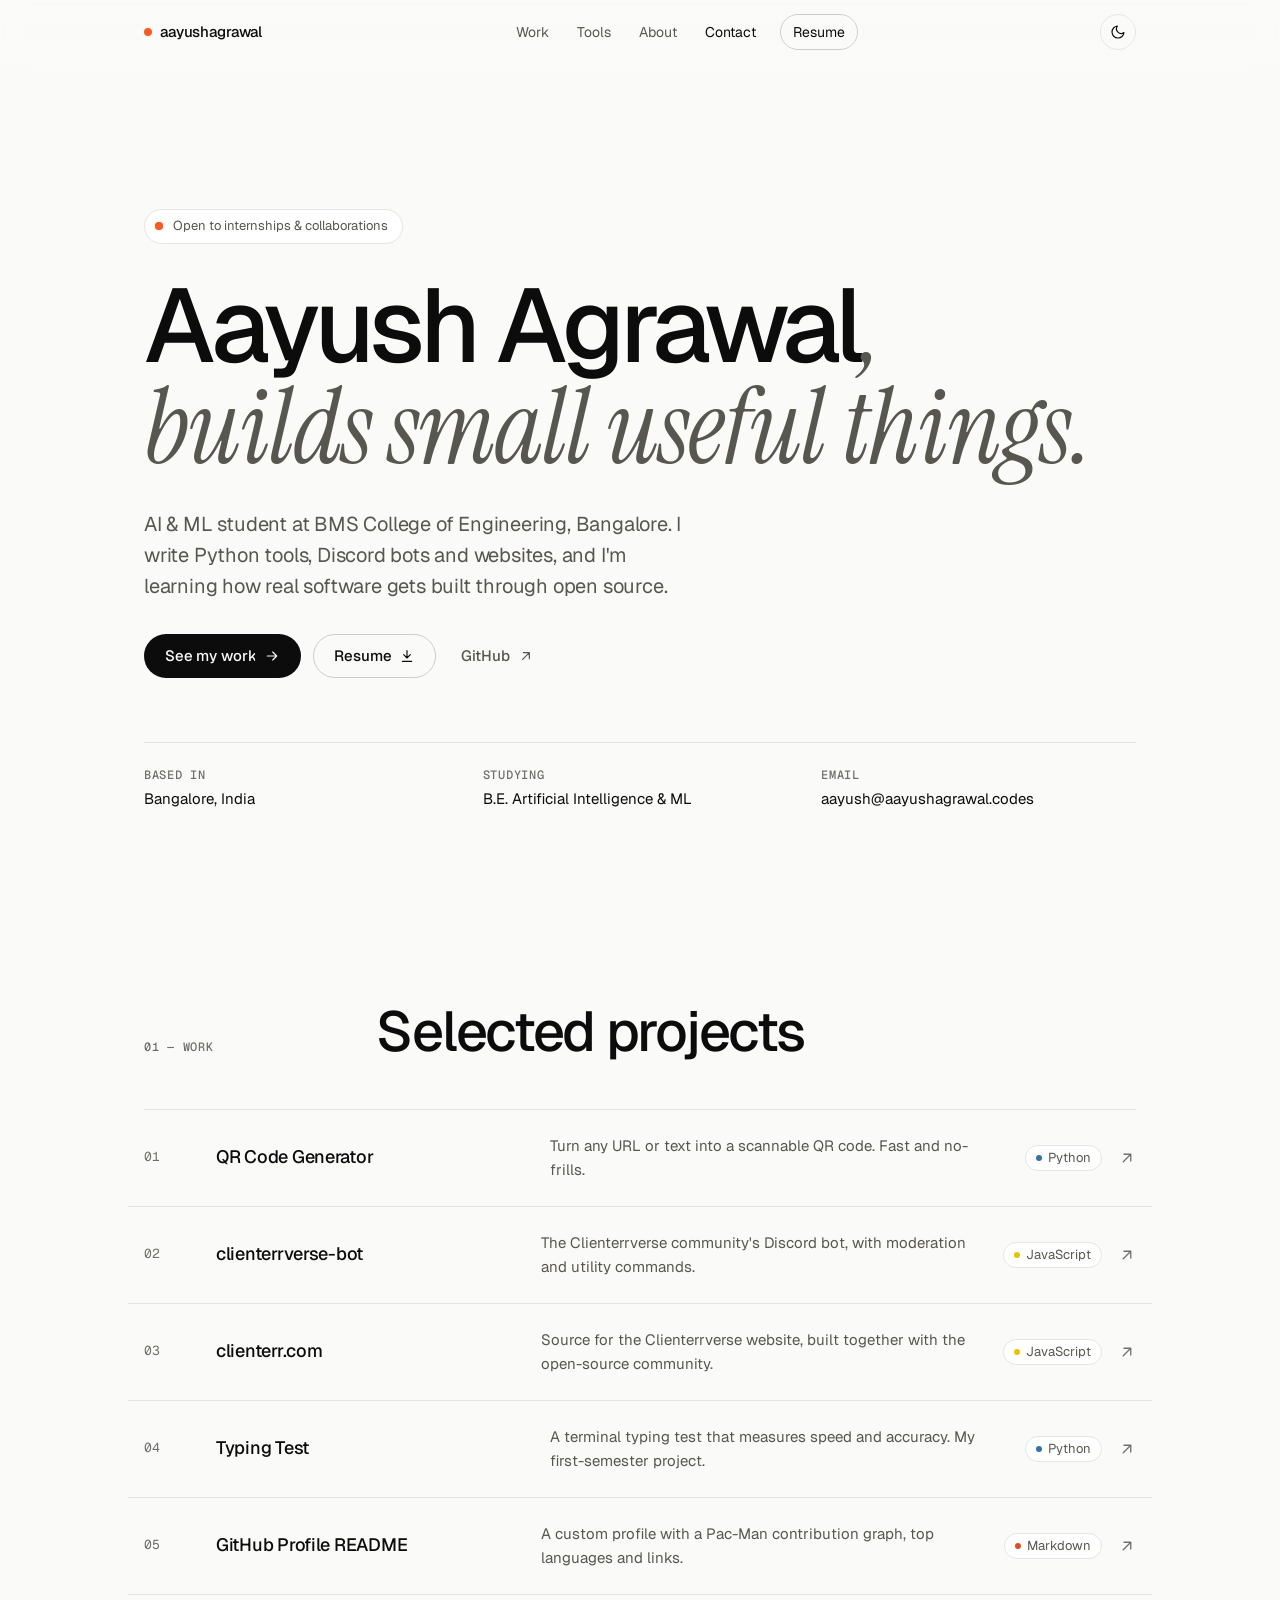
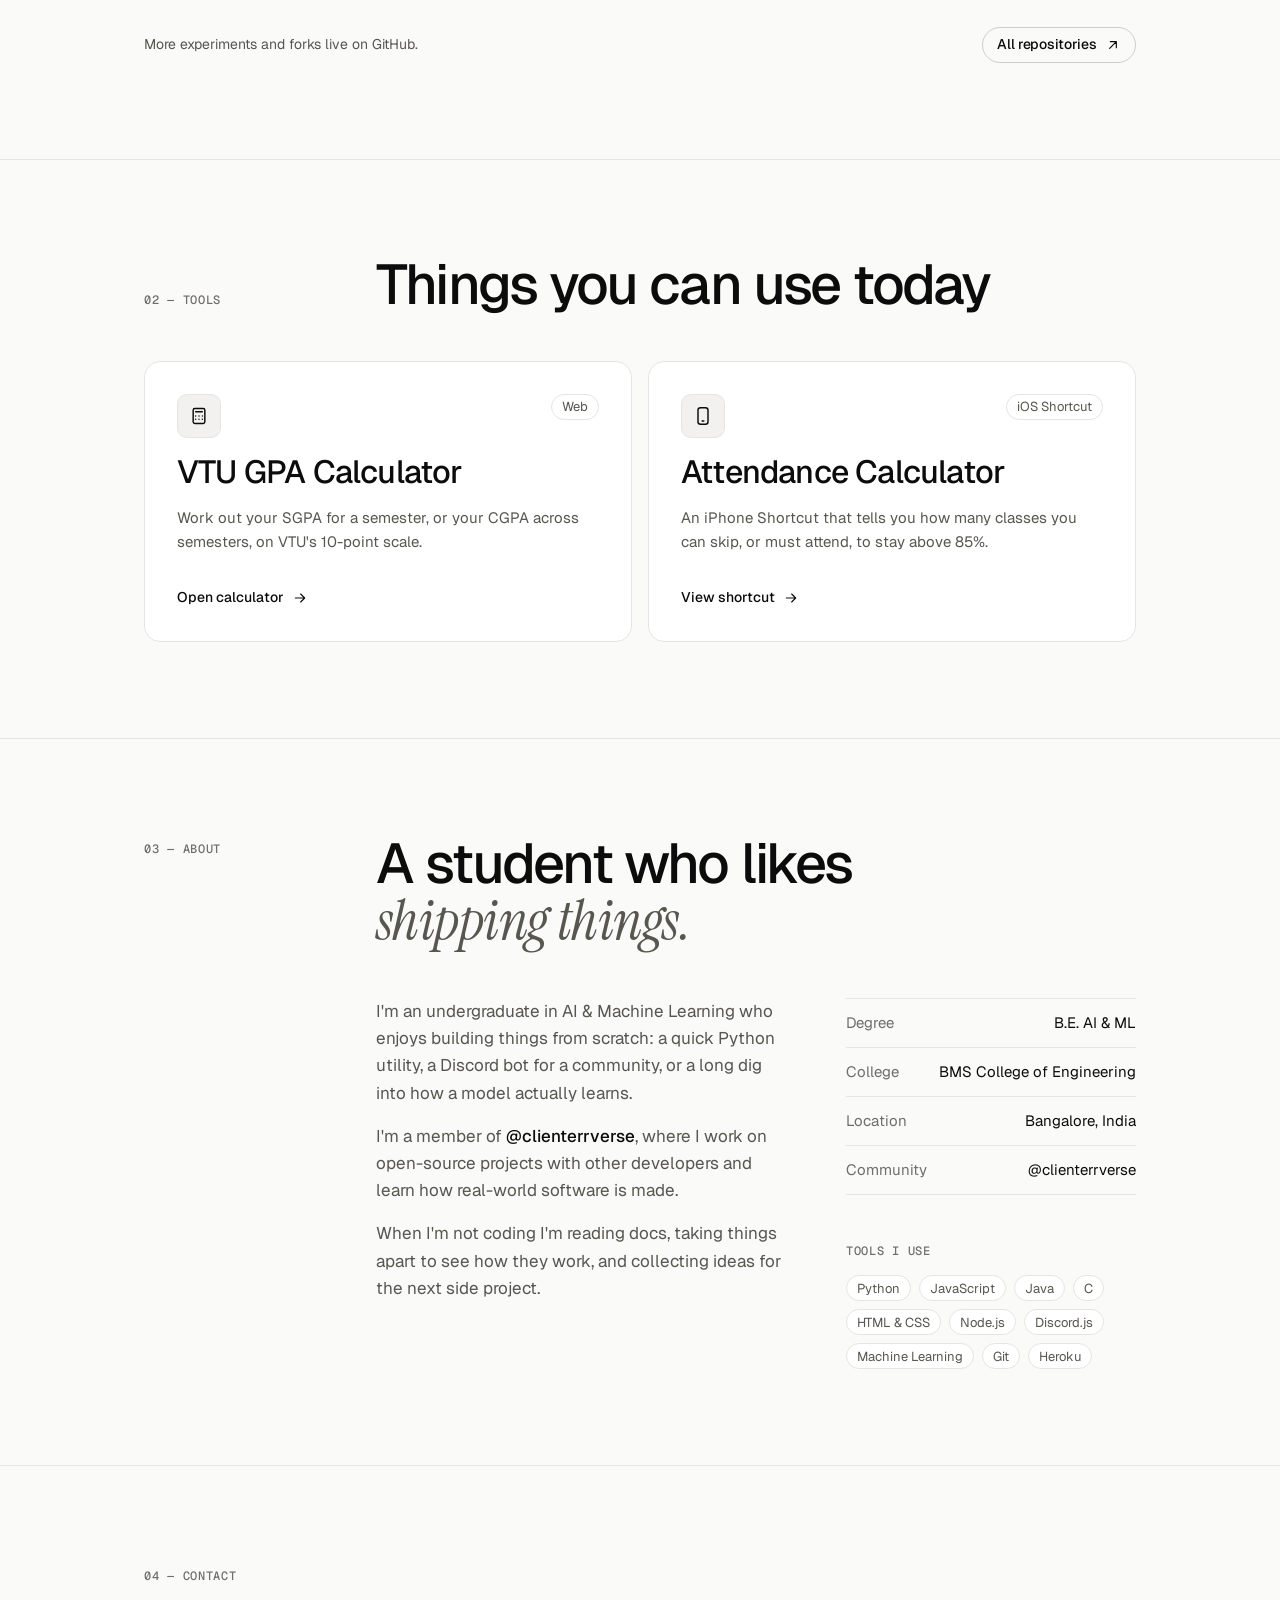
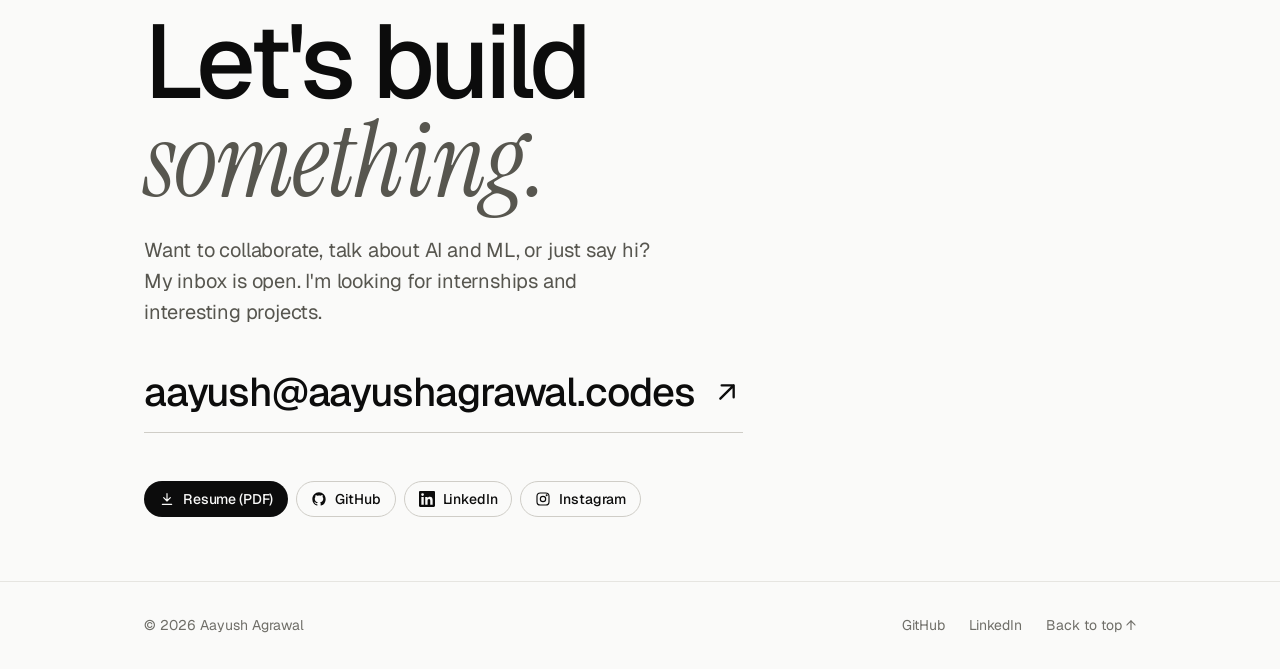
==== commit 824503a6: "Add resume PDF and version asset URLs Link the resume from the nav, hero and contact section, and ad" ====
--- a/index.html
+++ b/index.html
@@ -13,7 +13,7 @@
   <link rel="icon" type="image/svg+xml" href="favicon.svg" />
   <link rel="preconnect" href="https://fonts.googleapis.com" />
   <link rel="preconnect" href="https://fonts.gstatic.com" crossorigin />
-  <link rel="stylesheet" href="assets/css/style.css" />
+  <link rel="stylesheet" href="assets/css/style.css?v=20260924" />
   <script>!function(){var t;try{t=localStorage.getItem("theme")}catch(e){}document.documentElement.dataset.theme=t||(matchMedia("(prefers-color-scheme: dark)").matches?"dark":"light")}();</script>
 </head>
 <body>
@@ -32,6 +32,7 @@
           <li><a href="#tools">Tools</a></li>
           <li><a href="#about">About</a></li>
           <li><a href="#contact">Contact</a></li>
+          <li><a href="assets/docs/Aayush-Agrawal-Resume.pdf" class="nav-cta" target="_blank" rel="noopener">Resume</a></li>
         </ul>
       </nav>
 
@@ -72,7 +73,11 @@
             See my work
             <svg class="arrow-e" viewBox="0 0 24 24" fill="none" stroke="currentColor" stroke-width="1.75" stroke-linecap="round" stroke-linejoin="round"><path d="M5 12h14M13 6l6 6-6 6"/></svg>
           </a>
-          <a href="https://github.com/aayushagrawall" target="_blank" rel="noopener" class="btn btn-secondary">
+          <a href="assets/docs/Aayush-Agrawal-Resume.pdf" target="_blank" rel="noopener" class="btn btn-secondary">
+            Resume
+            <svg viewBox="0 0 24 24" fill="none" stroke="currentColor" stroke-width="1.75" stroke-linecap="round" stroke-linejoin="round"><path d="M12 4v11M7 10l5 5 5-5M5 20h14"/></svg>
+          </a>
+          <a href="https://github.com/aayushagrawall" target="_blank" rel="noopener" class="btn btn-ghost">
             GitHub
             <svg class="arrow-ne" viewBox="0 0 24 24" fill="none" stroke="currentColor" stroke-width="1.75" stroke-linecap="round" stroke-linejoin="round"><path d="M7 17 17 7M8 7h9v9"/></svg>
           </a>
@@ -285,6 +290,10 @@
         </a>
 
         <div class="socials reveal">
+          <a class="btn btn-primary btn-sm" href="assets/docs/Aayush-Agrawal-Resume.pdf" target="_blank" rel="noopener">
+            <svg viewBox="0 0 24 24" fill="none" stroke="currentColor" stroke-width="1.75" stroke-linecap="round" stroke-linejoin="round"><path d="M12 4v11M7 10l5 5 5-5M5 20h14"/></svg>
+            Resume (PDF)
+          </a>
           <a class="btn btn-secondary btn-sm" href="https://github.com/aayushagrawall" target="_blank" rel="noopener">
             <svg viewBox="0 0 24 24" fill="currentColor"><path d="M12 2C6.48 2 2 6.58 2 12.23c0 4.51 2.87 8.34 6.84 9.69.5.1.68-.22.68-.49v-1.7c-2.78.62-3.37-1.37-3.37-1.37-.46-1.18-1.11-1.5-1.11-1.5-.91-.64.07-.62.07-.62 1 .07 1.53 1.06 1.53 1.06.9 1.57 2.35 1.12 2.92.85.09-.66.35-1.12.64-1.37-2.22-.26-4.56-1.14-4.56-5.07 0-1.12.39-2.04 1.03-2.76-.1-.26-.45-1.3.1-2.71 0 0 .84-.28 2.75 1.05A9.3 9.3 0 0 1 12 6.84c.85 0 1.7.12 2.5.34 1.91-1.33 2.75-1.05 2.75-1.05.55 1.41.2 2.45.1 2.71.64.72 1.03 1.64 1.03 2.76 0 3.94-2.34 4.8-4.57 5.06.36.32.68.94.68 1.9v2.82c0 .27.18.6.69.49A10.1 10.1 0 0 0 22 12.23C22 6.58 17.52 2 12 2z"/></svg>
             GitHub
@@ -314,6 +323,6 @@
     </div>
   </footer>
 
-  <script src="assets/js/main.js"></script>
+  <script src="assets/js/main.js?v=20260924"></script>
 </body>
 </html>
--- a/assets/css/style.css
+++ b/assets/css/style.css
@@ -16,6 +16,7 @@
   --ink-subtle:  #6f6e68;
   --line:        #e6e5e1;
   --line-strong: #cfcdc7;
+  --line-field:  #8f8e87;
   --accent:      #ff5a1f;
   --accent-ink:  #c2410c;
   --on-accent:   #0c0c0c;
@@ -36,6 +37,7 @@
   --ink-subtle:  #8c8b86;
   --line:        #242427;
   --line-strong: #3a3a3e;
+  --line-field:  #636368;
   --accent:      #ff6b35;
   --accent-ink:  #ff8a5c;
   --on-accent:   #0b0b0c;
@@ -223,6 +225,13 @@
 .nav-links a[aria-current="page"],
 .nav-links a.active { color: var(--ink); }
 
+.nav-links a.nav-cta {
+  margin-left: var(--space-2);
+  color: var(--ink);
+  border: 1px solid var(--line-strong);
+}
+.nav-links a.nav-cta:hover { border-color: var(--ink-subtle); }
+
 .nav-actions { display: flex; align-items: center; gap: var(--space-2); }
 
 .icon-btn {
@@ -679,7 +688,7 @@
   height: 42px;
   padding: 0 12px;
   border-radius: var(--radius-md);
-  border: 1px solid var(--line-strong);
+  border: 1px solid var(--line-field);
   background: var(--bg);
   color: var(--ink);
   font-size: 15px;
@@ -688,7 +697,7 @@
 }
 
 .field::placeholder { color: var(--ink-subtle); }
-.field:hover { border-color: var(--ink-subtle); }
+.field:hover { border-color: var(--ink-muted); }
 .field:focus {
   border-color: var(--focus);
   box-shadow: 0 0 0 3px color-mix(in srgb, var(--focus) 22%, transparent);
@@ -820,6 +829,7 @@
   }
   .nav-links.open { display: flex; }
   .nav-links a { display: block; padding: 12px; border-radius: var(--radius-md); font-size: 16px; }
+  .nav-links a.nav-cta { margin: var(--space-2) 0 0; text-align: center; border-radius: var(--radius-full); }
   .card-grid { grid-template-columns: 1fr; }
   .card { padding: var(--space-6); }
   .hero-meta { grid-template-columns: 1fr; gap: var(--space-4); }
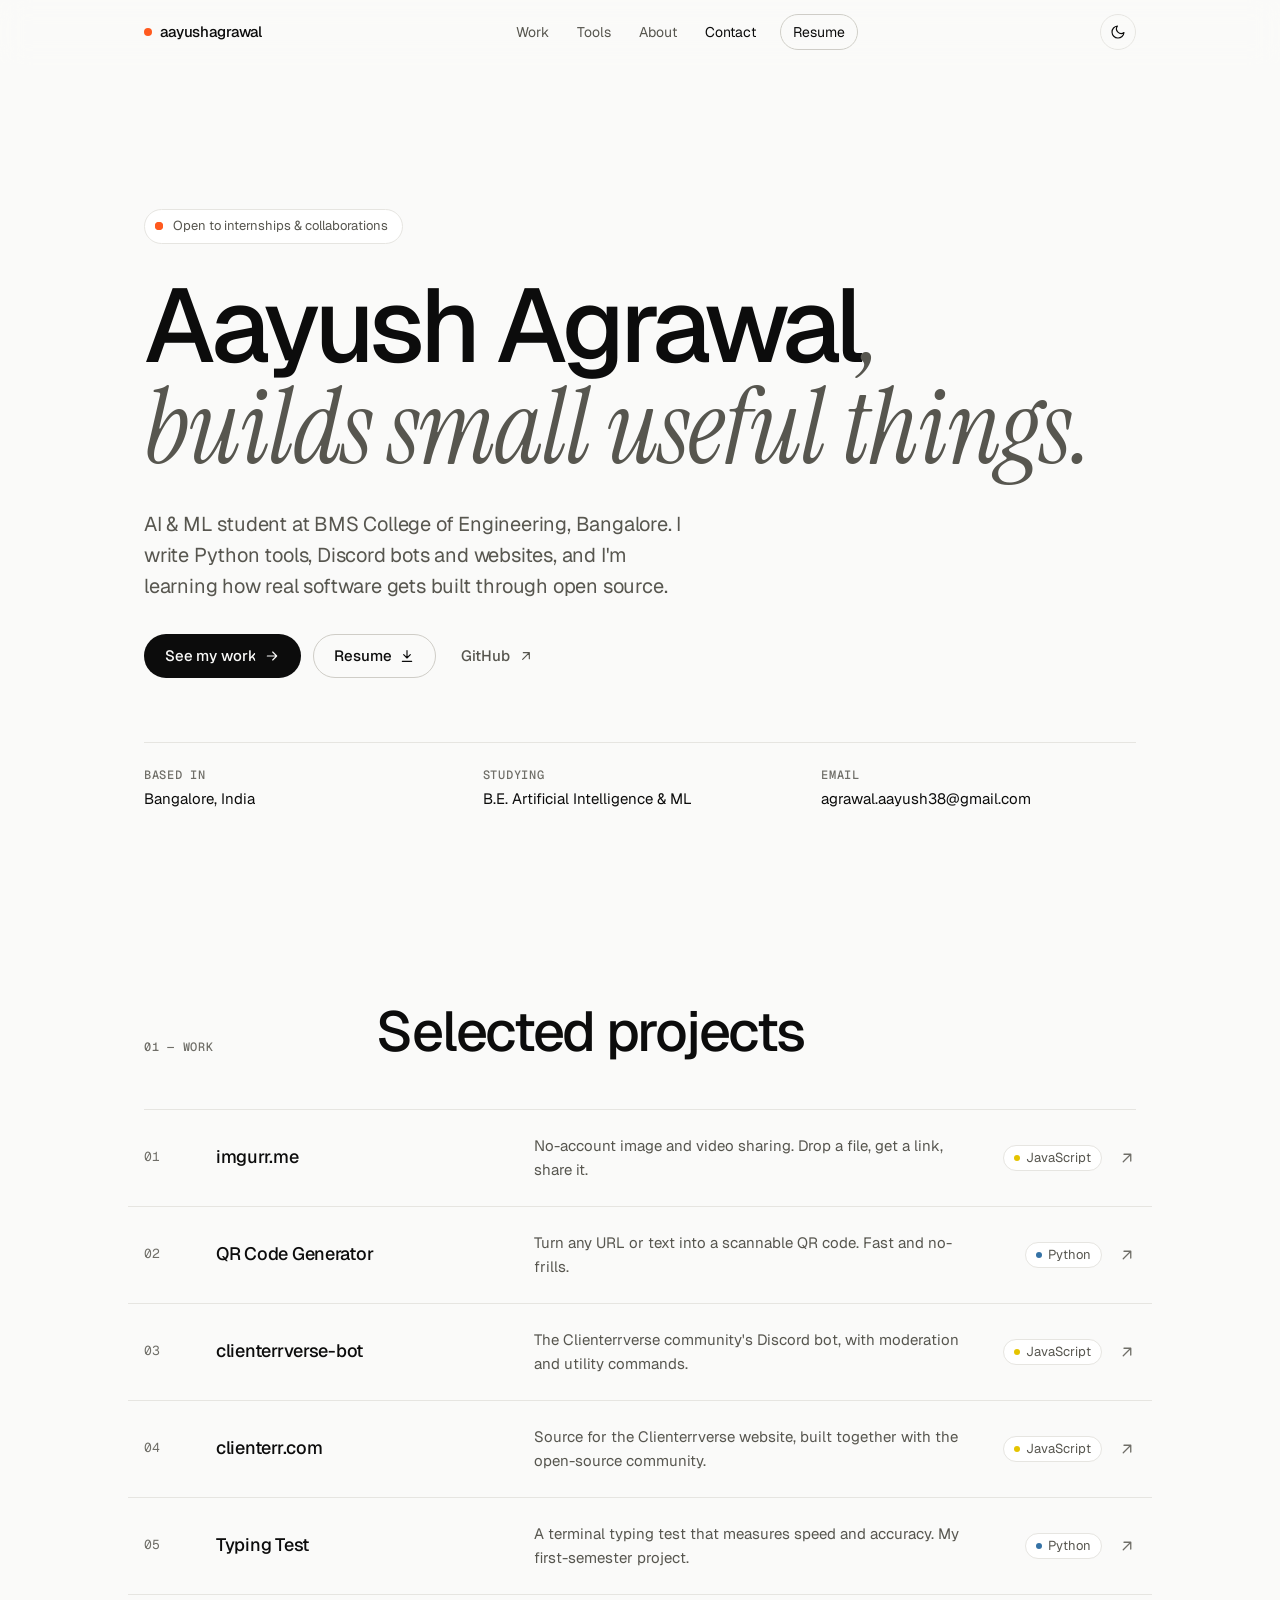
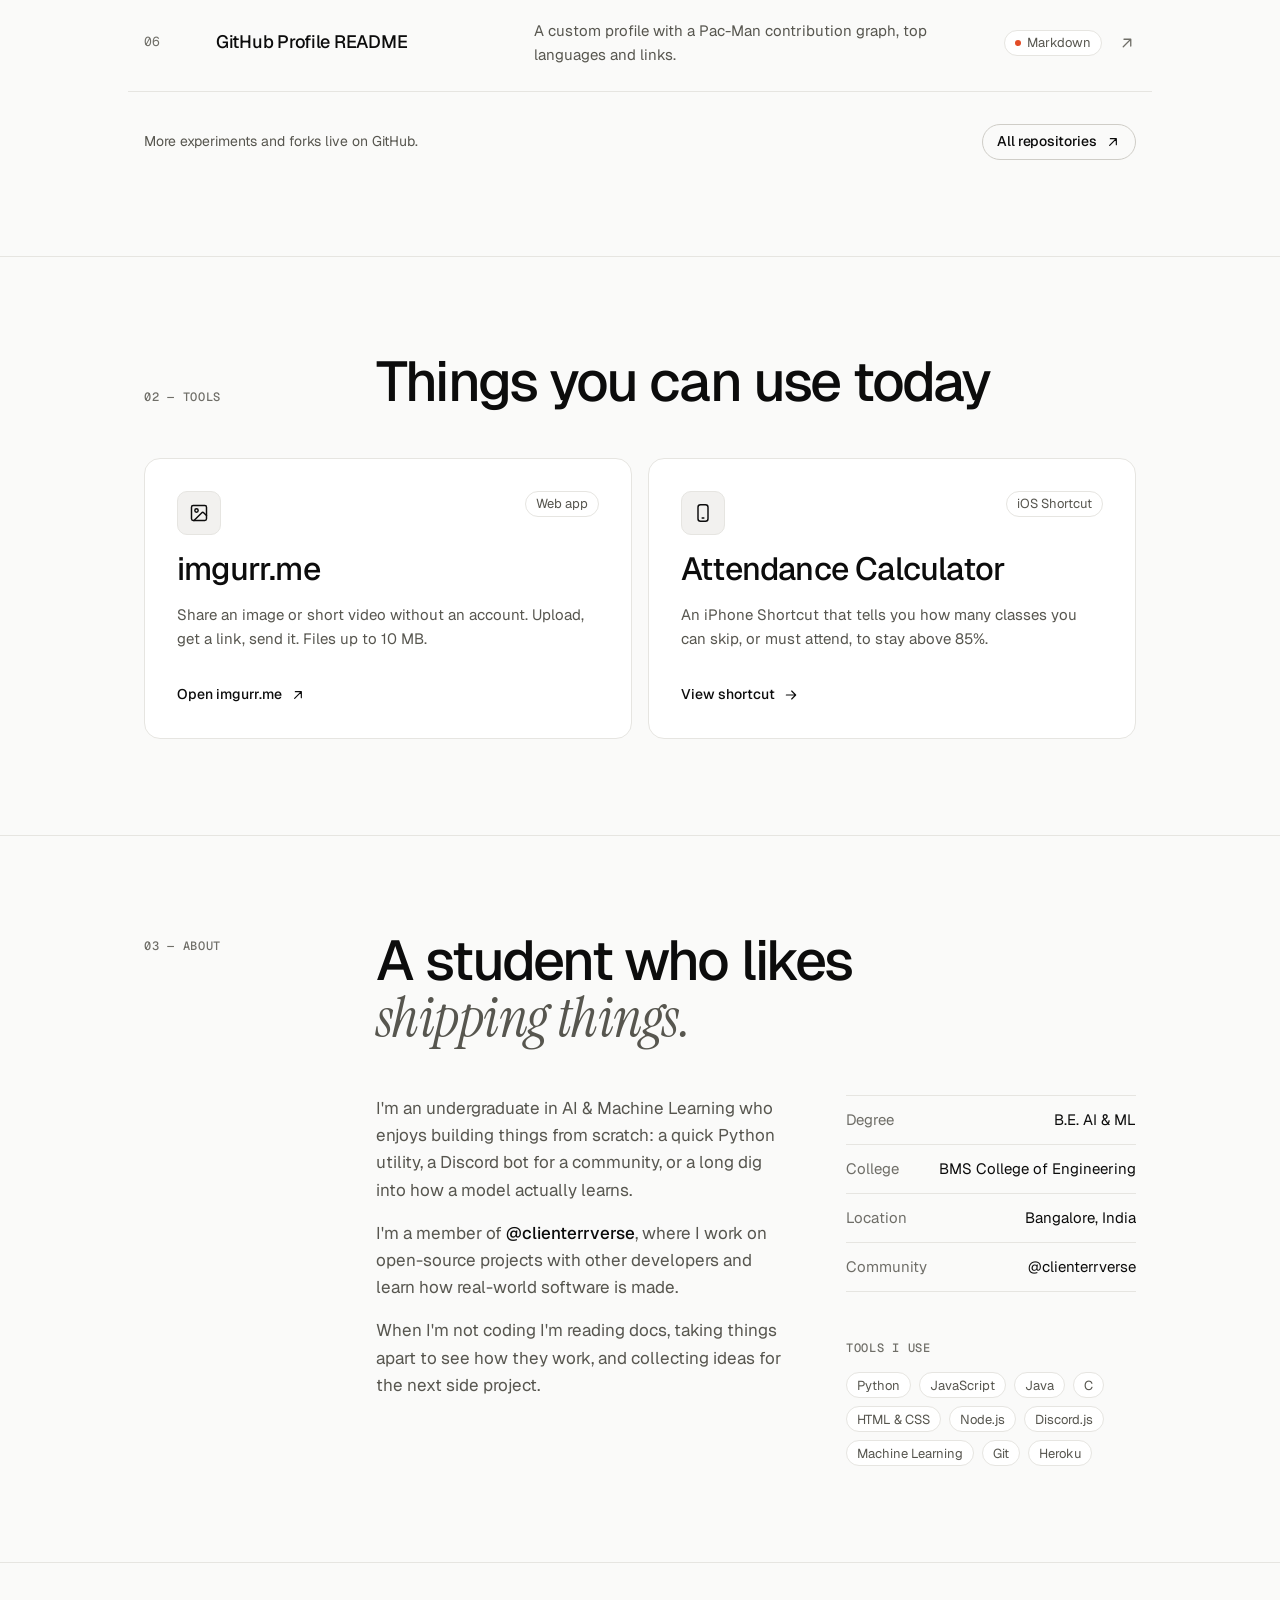
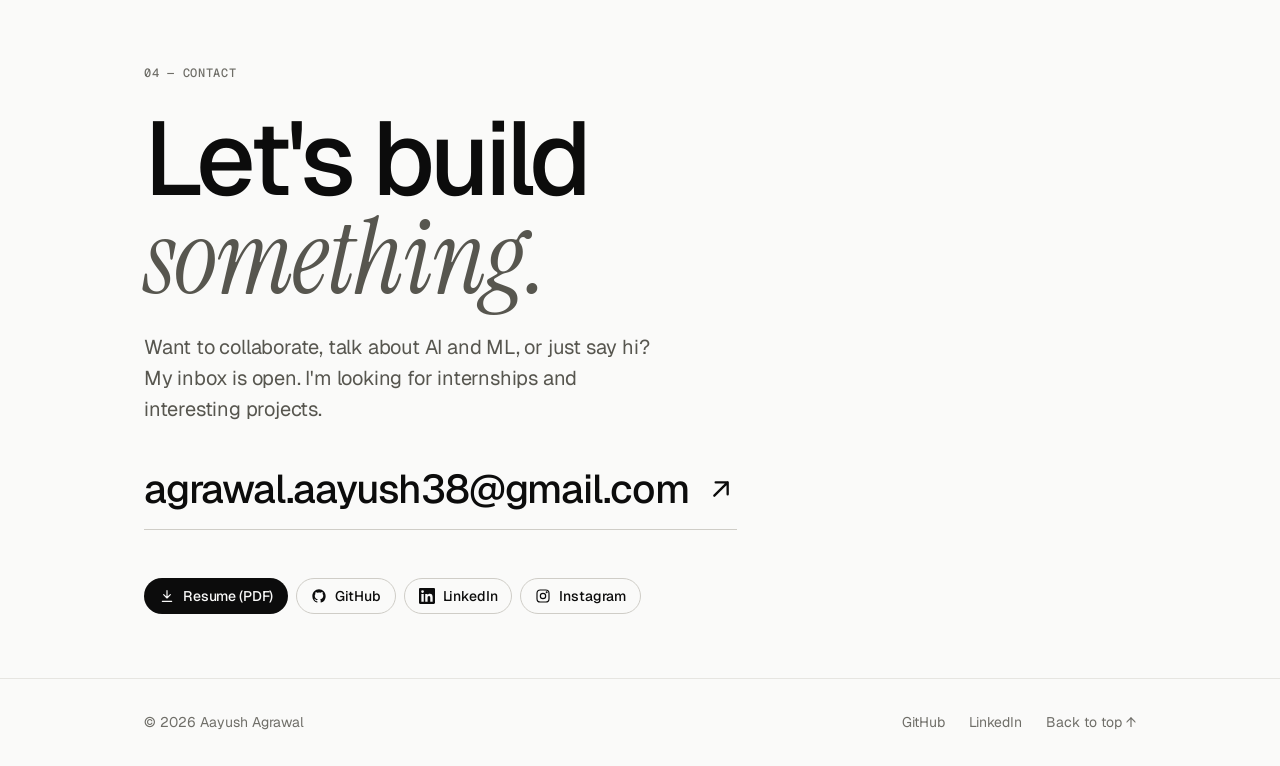
==== commit b7d8a30a: "Add imgurr.me, remove VTU calculator, switch contact email - Add imgurr.me as project 01 and as a to" ====
--- a/index.html
+++ b/index.html
@@ -13,7 +13,7 @@
   <link rel="icon" type="image/svg+xml" href="favicon.svg" />
   <link rel="preconnect" href="https://fonts.googleapis.com" />
   <link rel="preconnect" href="https://fonts.gstatic.com" crossorigin />
-  <link rel="stylesheet" href="assets/css/style.css?v=20260924" />
+  <link rel="stylesheet" href="assets/css/style.css?v=20260924b" />
   <script>!function(){var t;try{t=localStorage.getItem("theme")}catch(e){}document.documentElement.dataset.theme=t||(matchMedia("(prefers-color-scheme: dark)").matches?"dark":"light")}();</script>
 </head>
 <body>
@@ -94,7 +94,7 @@
           </div>
           <div>
             <dt class="t-label">Email</dt>
-            <dd><a href="mailto:aayush@aayushagrawal.codes">aayush@aayushagrawal.codes</a></dd>
+            <dd><a href="mailto:agrawal.aayush38@gmail.com">agrawal.aayush38@gmail.com</a></dd>
           </div>
         </dl>
       </div>
@@ -110,8 +110,19 @@
 
         <ol class="work-list">
           <li class="reveal">
+            <a class="work-row" href="https://imgurr.me/" target="_blank" rel="noopener">
+              <span class="work-num">01</span>
+              <span class="work-title">imgurr.me</span>
+              <span class="work-desc">No-account image and video sharing. Drop a file, get a link, share it.</span>
+              <span class="work-end">
+                <span class="tag tag-dot" style="--dot:#e5c400">JavaScript</span>
+                <svg class="work-arrow" viewBox="0 0 24 24" fill="none" stroke="currentColor" stroke-width="1.75" stroke-linecap="round" stroke-linejoin="round"><path d="M7 17 17 7M8 7h9v9"/></svg>
+              </span>
+            </a>
+          </li>
+          <li class="reveal">
             <a class="work-row" href="https://github.com/aayushagrawall/QR-Code-Generator" target="_blank" rel="noopener">
-              <span class="work-num">01</span>
+              <span class="work-num">02</span>
               <span class="work-title">QR Code Generator</span>
               <span class="work-desc">Turn any URL or text into a scannable QR code. Fast and no-frills.</span>
               <span class="work-end">
@@ -122,7 +133,7 @@
           </li>
           <li class="reveal">
             <a class="work-row" href="https://github.com/aayushagrawall/clienterrverse-bot" target="_blank" rel="noopener">
-              <span class="work-num">02</span>
+              <span class="work-num">03</span>
               <span class="work-title">clienterrverse-bot</span>
               <span class="work-desc">The Clienterrverse community's Discord bot, with moderation and utility commands.</span>
               <span class="work-end">
@@ -133,7 +144,7 @@
           </li>
           <li class="reveal">
             <a class="work-row" href="https://github.com/aayushagrawall/clienterr.com" target="_blank" rel="noopener">
-              <span class="work-num">03</span>
+              <span class="work-num">04</span>
               <span class="work-title">clienterr.com</span>
               <span class="work-desc">Source for the Clienterrverse website, built together with the open-source community.</span>
               <span class="work-end">
@@ -144,7 +155,7 @@
           </li>
           <li class="reveal">
             <a class="work-row" href="https://github.com/aayushagrawall/Typing-Test-using-Python" target="_blank" rel="noopener">
-              <span class="work-num">04</span>
+              <span class="work-num">05</span>
               <span class="work-title">Typing Test</span>
               <span class="work-desc">A terminal typing test that measures speed and accuracy. My first-semester project.</span>
               <span class="work-end">
@@ -155,7 +166,7 @@
           </li>
           <li class="reveal">
             <a class="work-row" href="https://github.com/aayushagrawall/aayushagrawall" target="_blank" rel="noopener">
-              <span class="work-num">05</span>
+              <span class="work-num">06</span>
               <span class="work-title">GitHub Profile README</span>
               <span class="work-desc">A custom profile with a Pac-Man contribution graph, top languages and links.</span>
               <span class="work-end">
@@ -185,18 +196,18 @@
         </div>
 
         <div class="card-grid">
-          <a class="card reveal" href="vtu-calculator.html">
+          <a class="card reveal" href="https://imgurr.me/" target="_blank" rel="noopener">
             <div class="card-top">
               <span class="card-icon" aria-hidden="true">
-                <svg viewBox="0 0 24 24" fill="none" stroke="currentColor" stroke-width="1.75" stroke-linecap="round" stroke-linejoin="round"><rect x="5" y="3" width="14" height="18" rx="2"/><path d="M8 7h8M8 12h.01M12 12h.01M16 12h.01M8 16h.01M12 16h.01M16 16h.01"/></svg>
-              </span>
-              <span class="tag">Web</span>
+                <svg viewBox="0 0 24 24" fill="none" stroke="currentColor" stroke-width="1.75" stroke-linecap="round" stroke-linejoin="round"><rect x="3" y="3" width="18" height="18" rx="2"/><circle cx="9" cy="9" r="2"/><path d="m21 15-3.1-3.1a2 2 0 0 0-2.8 0L6 21"/></svg>
+              </span>
+              <span class="tag">Web app</span>
             </div>
-            <h3 class="t-h2">VTU GPA Calculator</h3>
-            <p>Work out your SGPA for a semester, or your CGPA across semesters, on VTU's 10-point scale.</p>
+            <h3 class="t-h2">imgurr.me</h3>
+            <p>Share an image or short video without an account. Upload, get a link, send it. Files up to 10 MB.</p>
             <span class="card-foot">
-              Open calculator
-              <svg viewBox="0 0 24 24" fill="none" stroke="currentColor" stroke-width="1.75" stroke-linecap="round" stroke-linejoin="round"><path d="M5 12h14M13 6l6 6-6 6"/></svg>
+              Open imgurr.me
+              <svg viewBox="0 0 24 24" fill="none" stroke="currentColor" stroke-width="1.75" stroke-linecap="round" stroke-linejoin="round"><path d="M7 17 17 7M8 7h9v9"/></svg>
             </span>
           </a>
 
@@ -284,8 +295,8 @@
           I'm looking for internships and interesting projects.
         </p>
 
-        <a href="mailto:aayush@aayushagrawal.codes" class="contact-mail reveal">
-          aayush@aayushagrawal.codes
+        <a href="mailto:agrawal.aayush38@gmail.com" class="contact-mail reveal">
+          agrawal.aayush38@gmail.com
           <svg viewBox="0 0 24 24" fill="none" stroke="currentColor" stroke-width="1.75" stroke-linecap="round" stroke-linejoin="round"><path d="M7 17 17 7M8 7h9v9"/></svg>
         </a>
 
@@ -323,6 +334,6 @@
     </div>
   </footer>
 
-  <script src="assets/js/main.js?v=20260924"></script>
+  <script src="assets/js/main.js?v=20260924b"></script>
 </body>
 </html>
--- a/assets/css/style.css
+++ b/assets/css/style.css
@@ -397,7 +397,7 @@
 
 .work-row {
   display: grid;
-  grid-template-columns: 48px minmax(0, 1.1fr) minmax(0, 1.6fr) auto;
+  grid-template-columns: 48px minmax(0, 1.1fr) minmax(0, 1.6fr) 150px;
   gap: var(--space-6);
   align-items: center;
   padding: var(--space-6) var(--space-4);
@@ -529,7 +529,7 @@
   align-items: center;
   gap: var(--space-4);
   margin-top: var(--space-8);
-  font-size: clamp(22px, 4vw, 40px);
+  font-size: clamp(18px, 5vw, 40px);
   font-weight: 500;
   letter-spacing: -0.03em;
   border-bottom: 1px solid var(--line-strong);
@@ -841,3 +841,7 @@
   .row-remove { width: 36px; }
   .product-head { flex-direction: column; gap: var(--space-4); }
 }
+
+@media (max-width: 350px) {
+  .contact-mail { font-size: 16px; }
+}
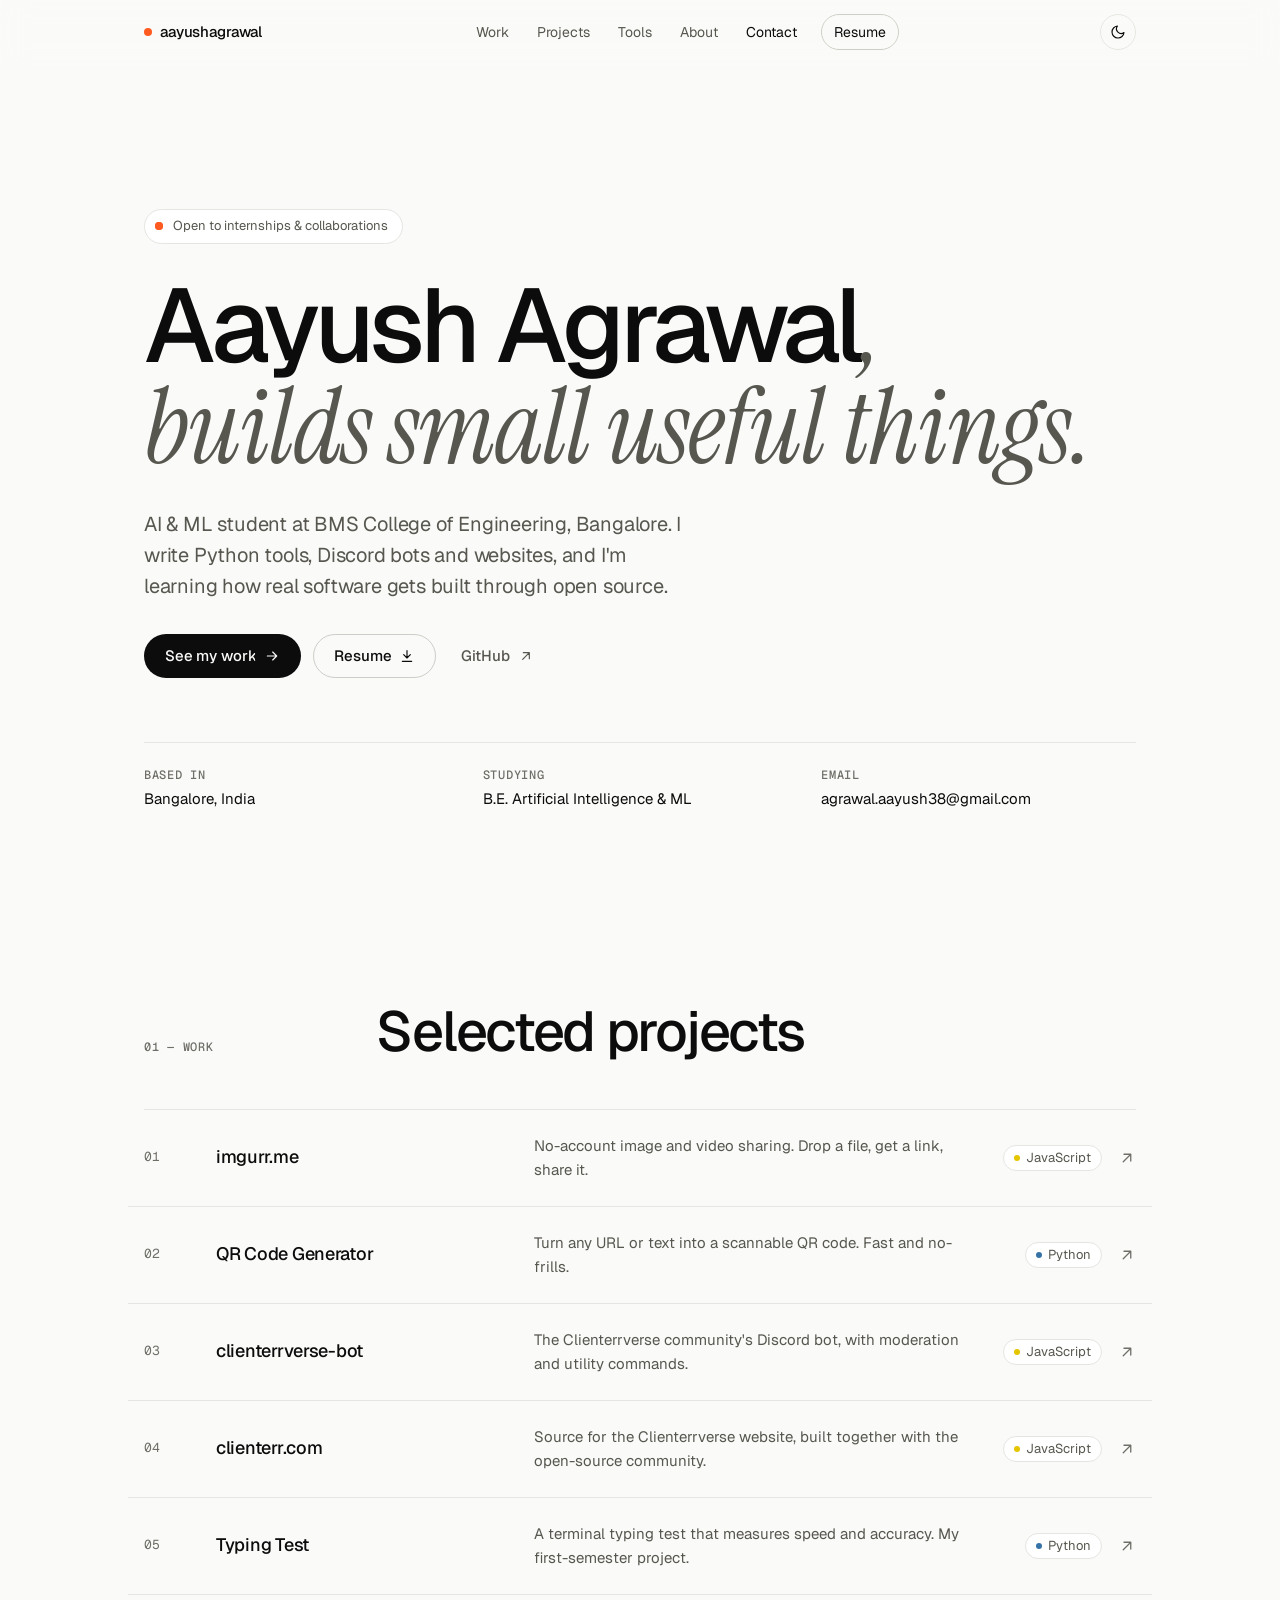
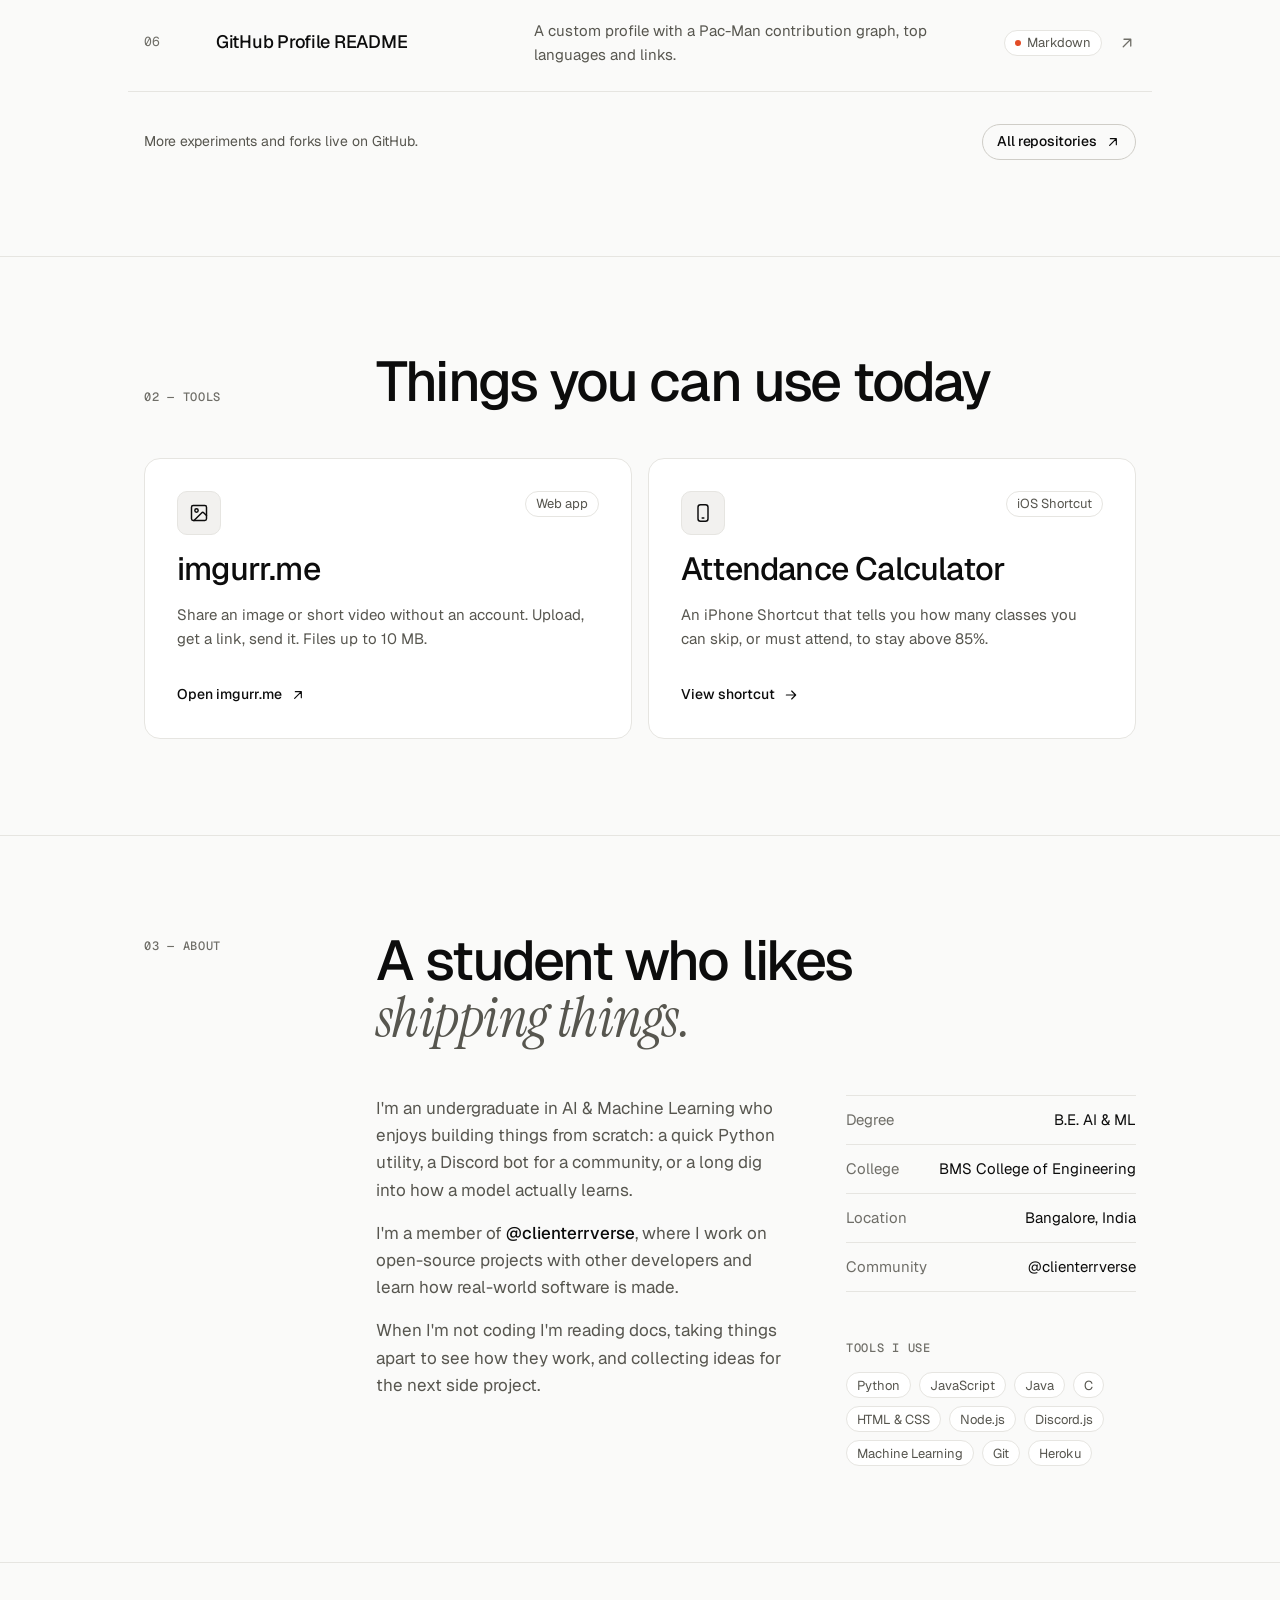
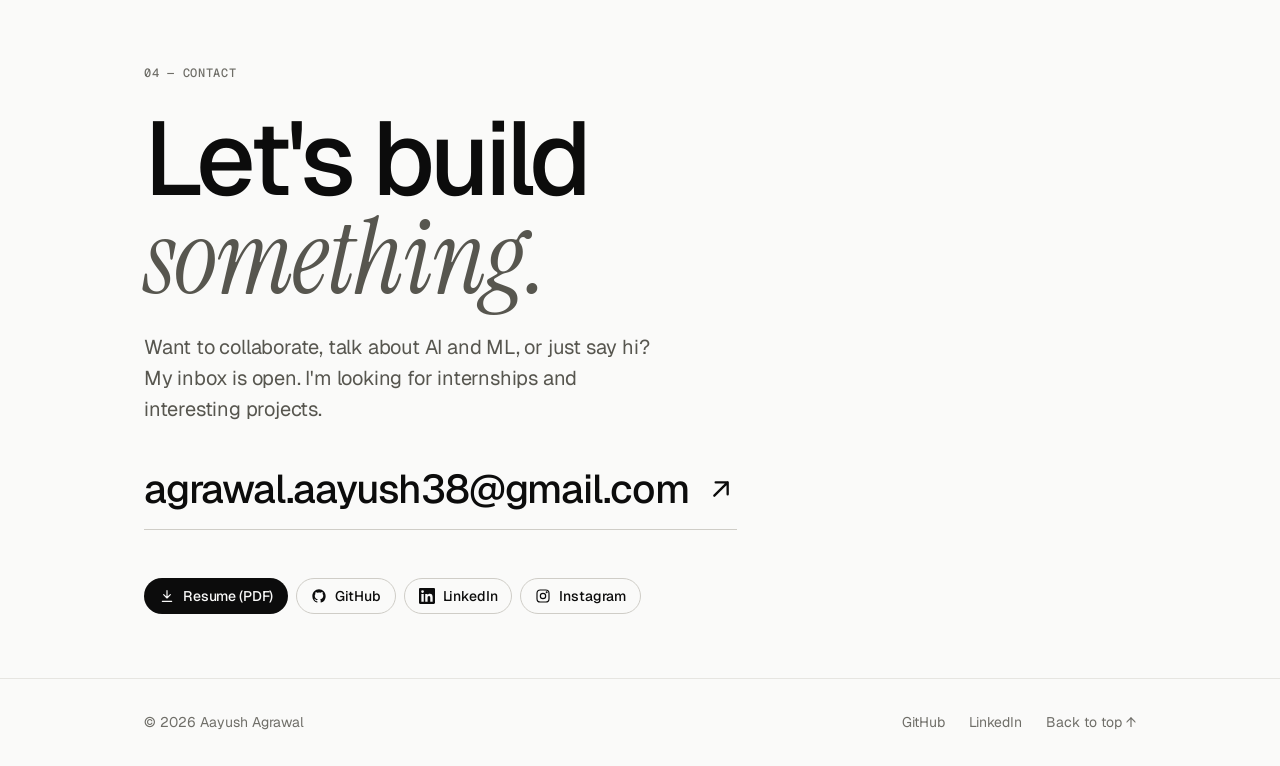
==== commit c7a0ae51: "Add projects page, link it in nav, and list it in sitemap Co-Authored-By: Claude Haiku 5.5 <noreply@" ====
--- a/index.html
+++ b/index.html
@@ -3,11 +3,35 @@
 <head>
   <meta charset="UTF-8" />
   <meta name="viewport" content="width=device-width, initial-scale=1.0" />
-  <title>Aayush Agrawal — AI &amp; ML student, developer</title>
-  <meta name="description" content="Aayush Agrawal — AI &amp; ML student at BMS College of Engineering, Bangalore. I build small, useful software: Python tools, Discord bots and the web." />
+  
+  <title>Aayush Agrawal — Developer &amp; AI/ML Student, Bangalore</title>
+  <meta name="description" content="Aayush Agrawal (aayushagrawal.codes): developer and AI &amp; ML student at BMS College of Engineering, Bangalore. Projects, resume and tools." />
+  <meta name="keywords" content="Aayush Agrawal, Aayush, Agrawal, aayushagrawal.codes, developer, project, resume, Bangalore, Aayush Agrawal Bangalore, Aayush Agrawal student" />
+  <link rel="canonical" href="https://aayushagrawal.codes/" />
+  <script type="application/ld+json">
+  {
+    "@context": "https://schema.org",
+    "@type": "Person",
+    "name": "Aayush Agrawal",
+    "alternateName": ["Aayush", "Agrawal", "aayushagrawal"],
+    "url": "https://aayushagrawal.codes/",
+    "jobTitle": "Student and Developer",
+    "description": "AI & ML student at BMS College of Engineering, Bangalore, building small, useful software.",
+    "address": { "@type": "PostalAddress", "addressLocality": "Bangalore", "addressCountry": "IN" },
+    "alumniOf": { "@type": "CollegeOrUniversity", "name": "BMS College of Engineering" },
+    "affiliation": { "@type": "CollegeOrUniversity", "name": "BMS College of Engineering" },
+    "email": "agrawal.aayush38@gmail.com",
+    "sameAs": [
+      "https://github.com/aayushagrawall",
+      "https://www.linkedin.com/in/aayush-agrawall/",
+      "https://instagram.com/_aayush.agrawal"
+    ],
+    "subjectOf": { "@type": "DigitalDocument", "name": "Aayush Agrawal Resume", "url": "https://aayushagrawal.codes/assets/docs/Aayush-Agrawal-Resume.pdf", "encodingFormat": "application/pdf" }
+  }
+  </script>
   <meta name="theme-color" content="#fafaf9" media="(prefers-color-scheme: light)" />
   <meta name="theme-color" content="#0b0b0c" media="(prefers-color-scheme: dark)" />
-  <meta property="og:title" content="Aayush Agrawal" />
+  <meta property="og:title" content="Aayush Agrawal — Developer &amp; AI/ML Student, Bangalore" />
   <meta property="og:description" content="AI &amp; ML student at BMS College of Engineering. I build small, useful software." />
   <meta property="og:url" content="https://aayushagrawal.codes" />
   <link rel="icon" type="image/svg+xml" href="favicon.svg" />
@@ -29,6 +53,7 @@
       <nav aria-label="Primary">
         <ul class="nav-links" id="nav-links">
           <li><a href="#work">Work</a></li>
+          <li><a href="projects.html">Projects</a></li>
           <li><a href="#tools">Tools</a></li>
           <li><a href="#about">About</a></li>
           <li><a href="#contact">Contact</a></li>
